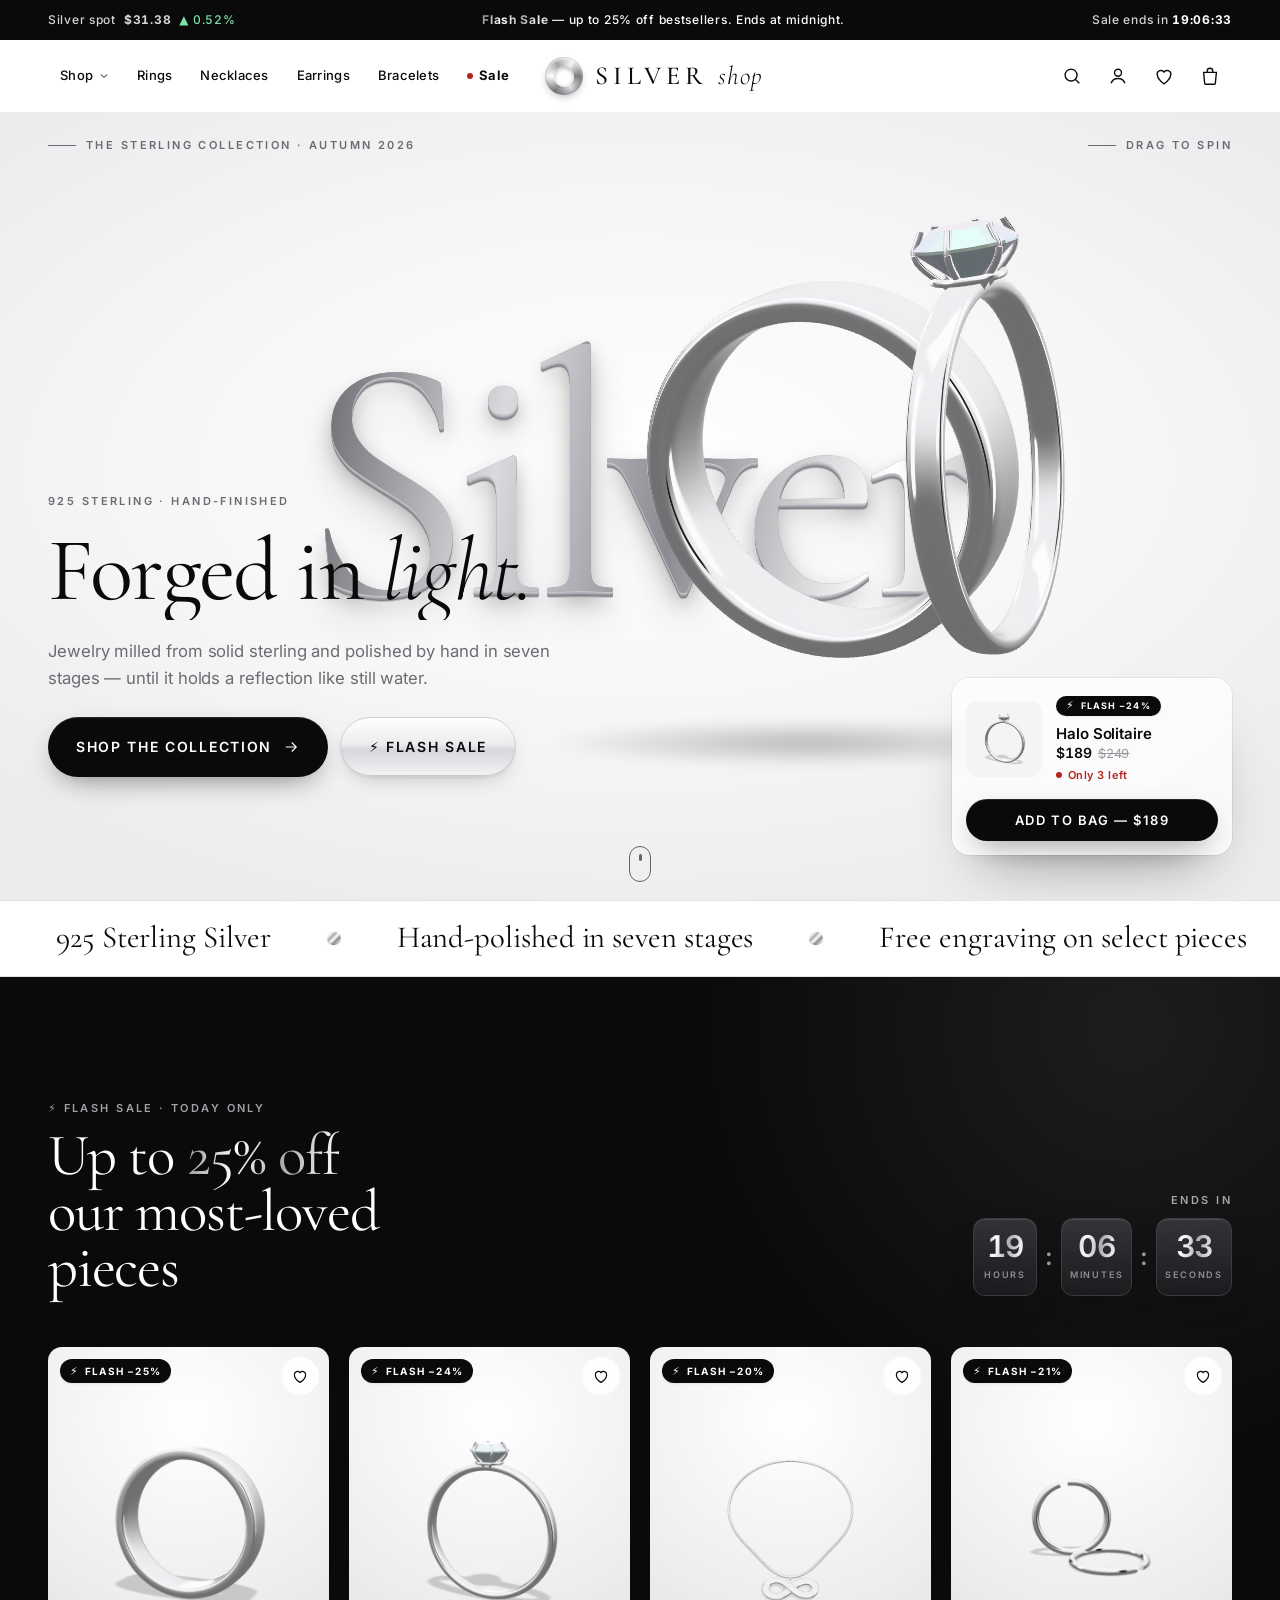
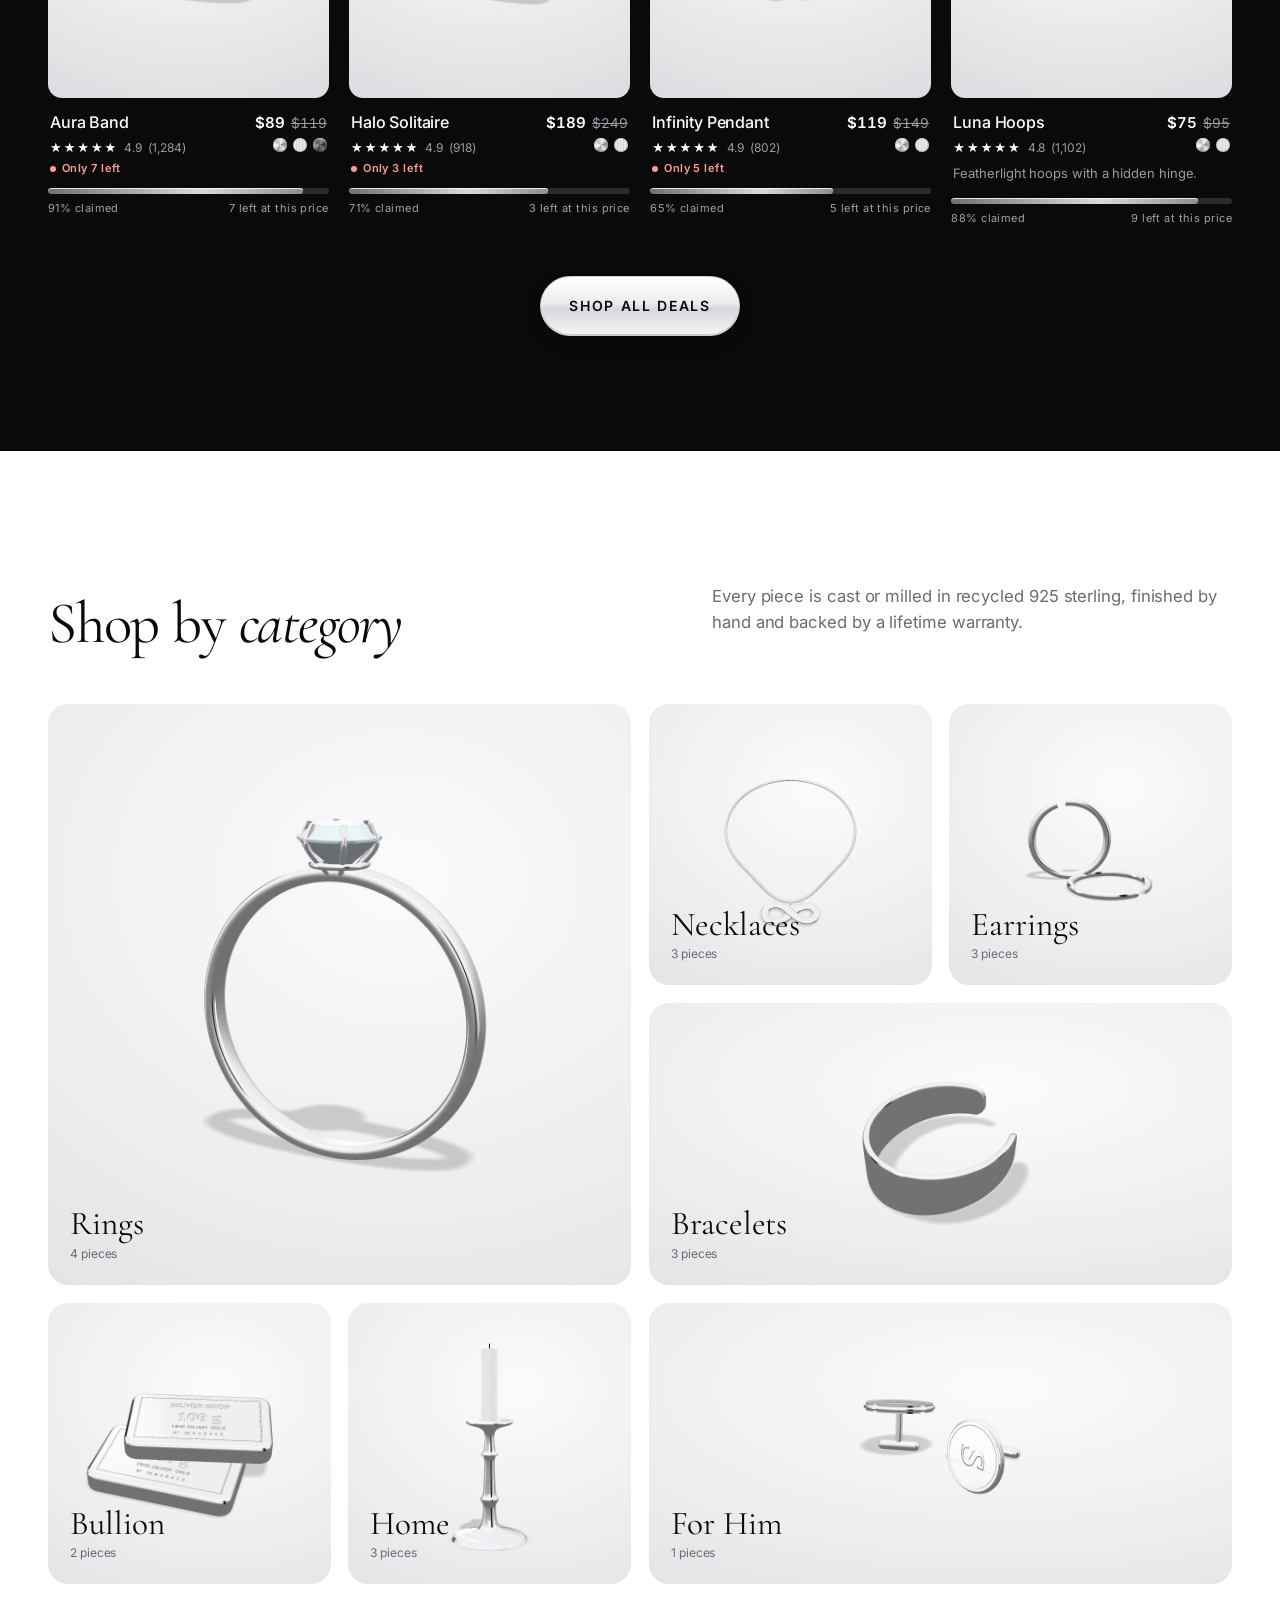
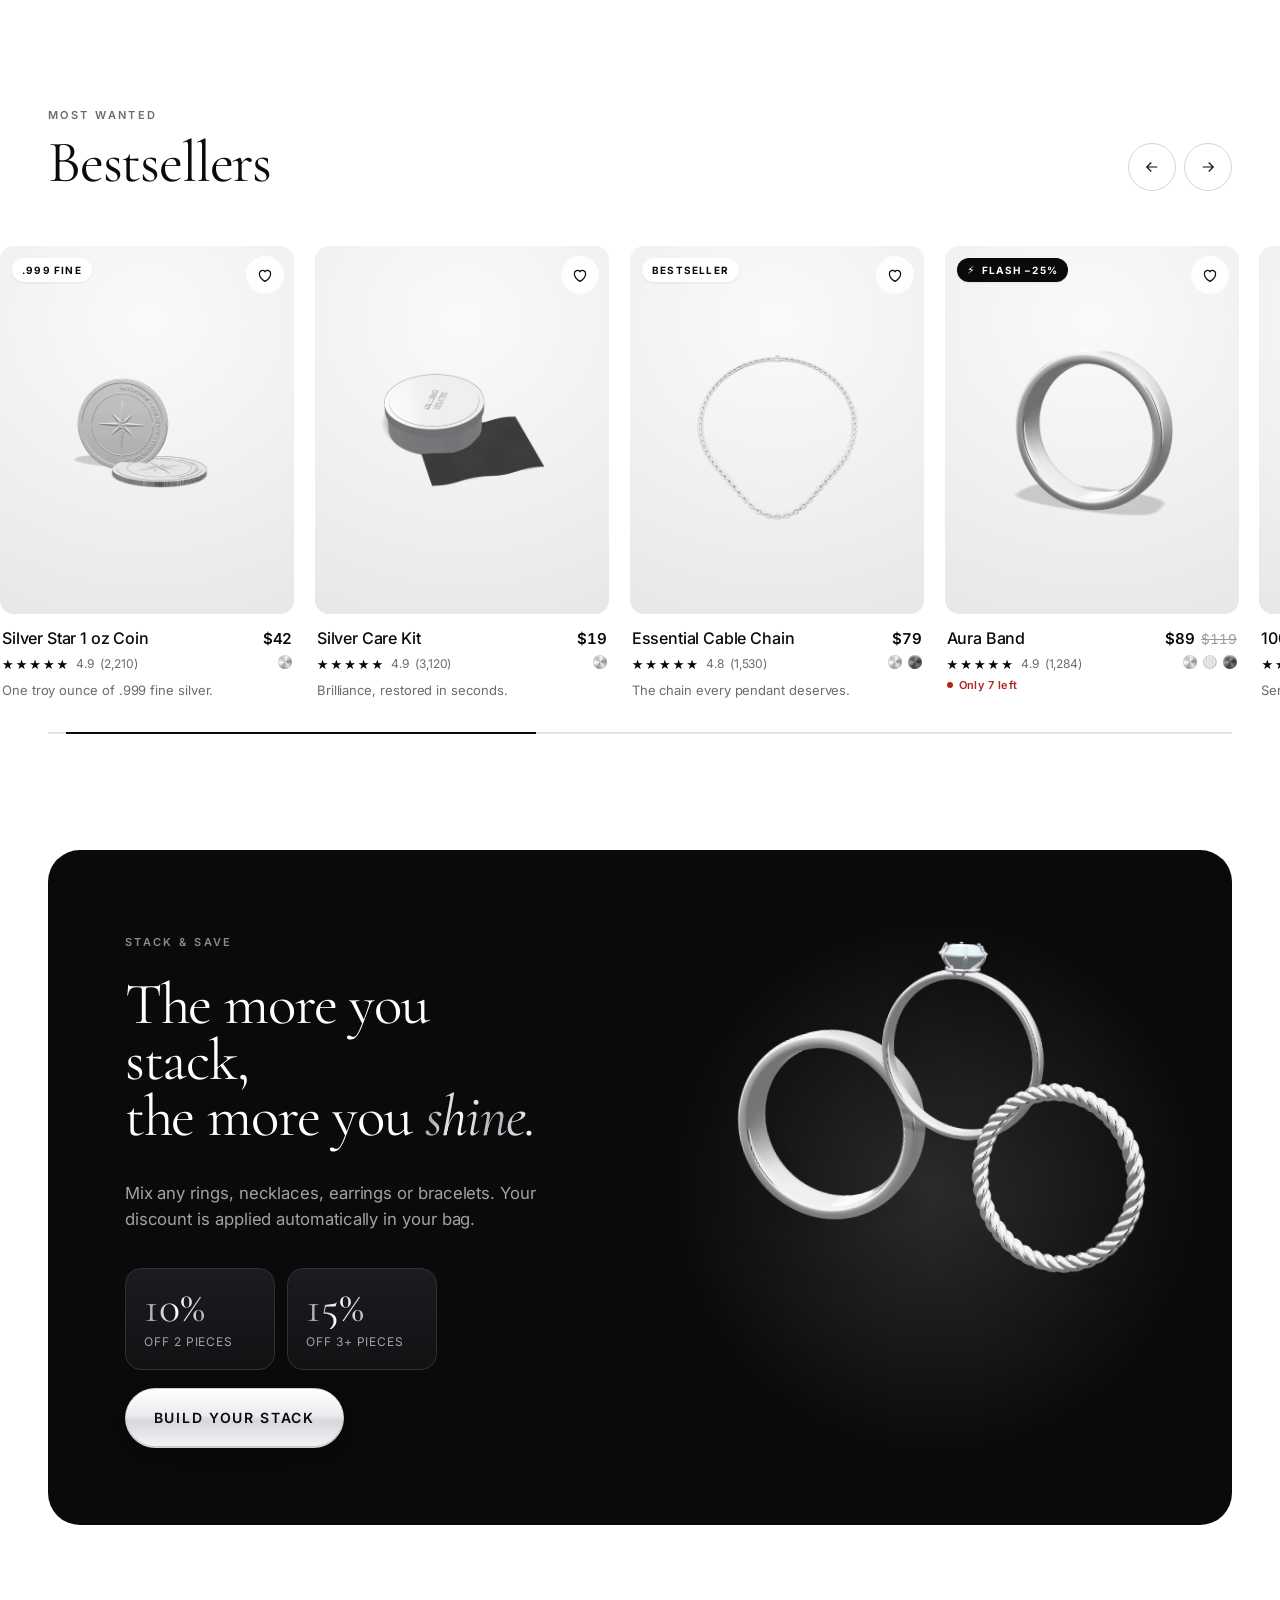
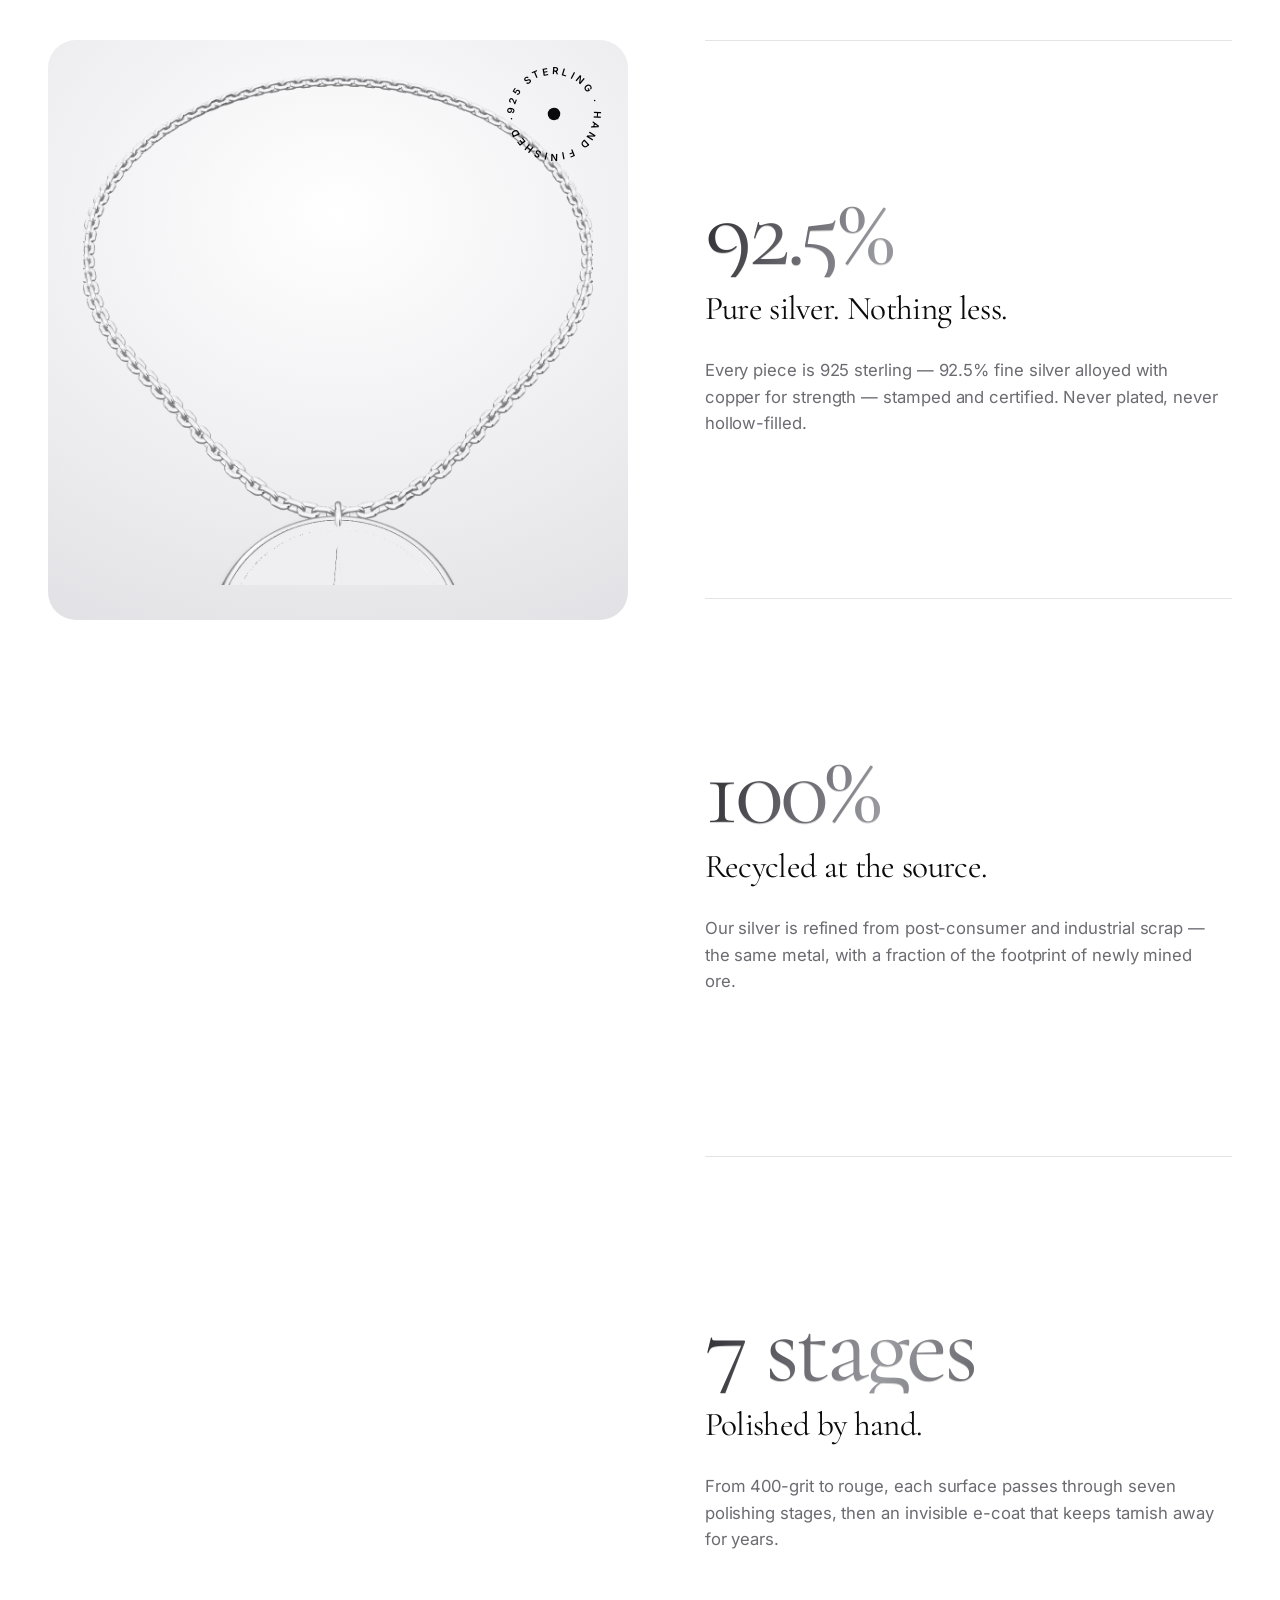
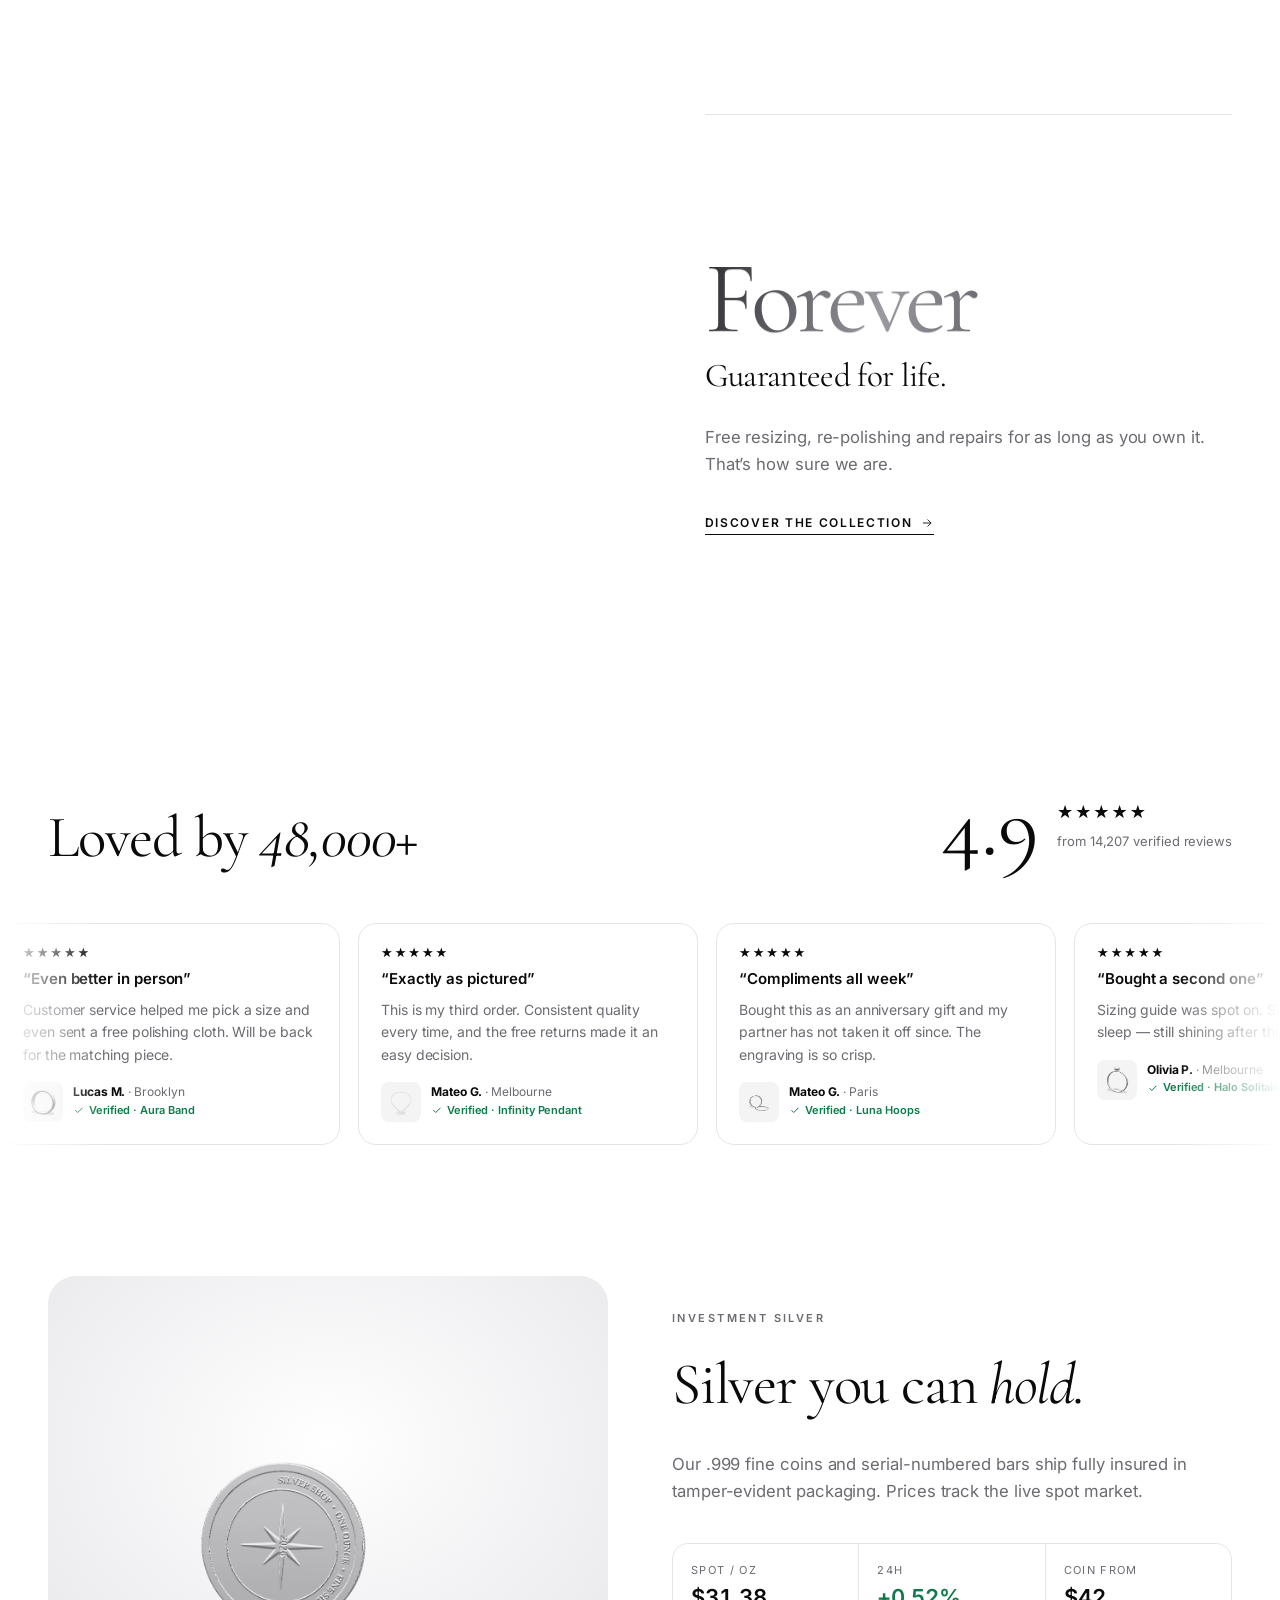
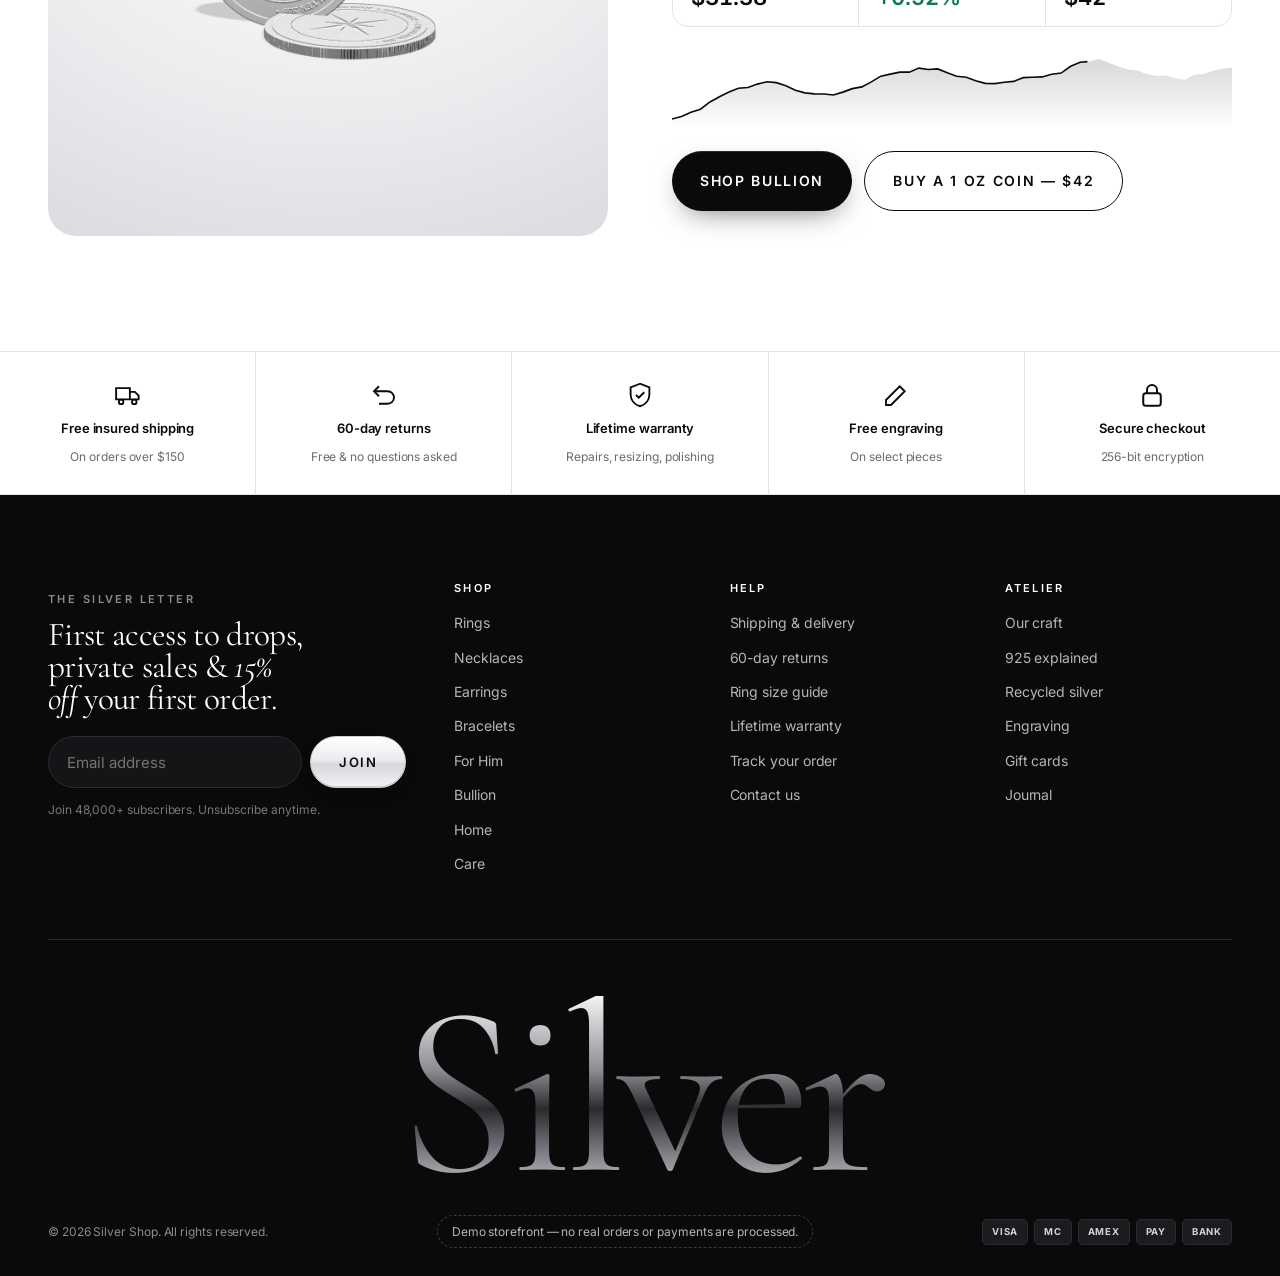
==== index.html @ 8bfedd59 "Silver Shop: 3D model pipeline, rendered product photography, design system and homepage Co-Authored" ====
<!doctype html>
<html lang="en">
<head>
  <meta charset="utf-8">
  <meta name="viewport" content="width=device-width, initial-scale=1">
  <title>Silver Shop — Sterling silver jewelry, forged in light</title>
  <meta name="description" content="Hand-finished 925 sterling silver rings, necklaces, earrings, bracelets and investment bullion. Free insured shipping over $150 and 60-day returns.">
  <meta name="theme-color" content="#ffffff">
  <link rel="icon" href="assets/img/favicon.svg" type="image/svg+xml">
  <link rel="preload" href="assets/fonts/cormorant-garamond-latin-400-normal.woff2" as="font" type="font/woff2" crossorigin>
  <link rel="preload" href="assets/fonts/inter-latin-500-normal.woff2" as="font" type="font/woff2" crossorigin>
  <link rel="stylesheet" href="assets/css/styles.css">
  <link rel="stylesheet" href="assets/css/pages.css">
  <script type="importmap">{ "imports": { "three": "./assets/vendor/three/three.module.min.js" } }</script>
</head>
<body>
<main id="main">
  <!-- HERO -->
  <section class="hero" aria-label="Featured">
    <div class="hero-word" aria-hidden="true"><span class="silver-3d" data-text="Silver">Silver</span></div>
    <div class="hero-shadow" aria-hidden="true"></div>
    <div class="hero-canvas" id="hero-canvas"></div>
    <div class="wrap hero-top"><span class="eyebrow">The Sterling Collection · Autumn 2026</span><span class="eyebrow hide-sm">Drag to spin</span></div>
    <div class="wrap hero-ui">
      <div class="hero-copy">
        <span class="eyebrow">925 Sterling · Hand-finished</span>
        <h1 class="display h1"><span class="reveal-mask"><span>Forged</span></span> <span class="reveal-mask"><span style="--d:120ms">in <em>light.</em></span></span></h1>
        <p class="lead reveal" style="--d:300ms">Jewelry milled from solid sterling and polished by hand in seven stages — until it holds a reflection like still water.</p>
        <div class="hero-cta reveal" style="--d:420ms">
          <a class="btn btn-ink btn-lg" href="shop.html" data-magnetic>Shop the collection <svg viewBox="0 0 24 24" fill="none" stroke="currentColor" stroke-width="1.5"><path d="M5 12h14M13 6l6 6-6 6"/></svg></a>
          <a class="btn btn-silver btn-lg" href="shop.html?sale=1" data-magnetic>⚡ Flash sale</a>
        </div>
        <div class="hero-stats reveal" style="--d:540ms">
          <div><b data-count="48000">0</b><span>Happy owners</span></div>
          <div><b>4.9★</b><span>14k reviews</span></div>
          <div><b>60 days</b><span>Free returns</span></div>
        </div>
      </div>
      <aside class="hero-product reveal" style="--d:700ms" aria-label="Featured product">
        <img src="assets/img/products/halo-solitaire-1.webp" alt="Halo Solitaire ring">
        <div>
          <span class="tag tag-flash">Flash −24%</span>
          <div style="font-weight:600;margin-top:6px">Halo Solitaire</div>
          <div class="price" style="font-size:14px">$189<s>$249</s></div>
          <span class="stock-low" style="margin-top:6px">Only 3 left</span>
        </div>
        <button class="btn btn-ink" data-hero-add>Add to bag — $189</button>
      </aside>
    </div>
    <span class="scroll-cue" aria-hidden="true"></span>
  </section>

  <!-- MARQUEE -->
  <div class="marquee" aria-hidden="true"><div class="marquee-track" id="marquee"></div></div>

  <!-- FLASH SALE -->
  <section class="section flash" id="flash">
    <div class="flash-glow"></div>
    <div class="wrap">
      <div class="section-head">
        <div>
          <p class="eyebrow">⚡ Flash Sale · Today only</p>
          <h2 class="display h2" style="margin-top:14px">Up to <span class="silver-text">25% off</span><br>our most-loved pieces</h2>
        </div>
        <div style="display:grid;gap:12px;justify-items:end">
          <span class="eyebrow">Ends in</span>
          <div class="countdown" id="flash-countdown"></div>
        </div>
      </div>
      <div class="grid grid-4" id="flash-grid"></div>
      <div style="text-align:center;margin-top:48px"><a class="btn btn-silver btn-lg" href="shop.html?sale=1" data-magnetic>Shop all deals</a></div>
    </div>
  </section>

  <!-- CATEGORIES -->
  <section class="section">
    <div class="wrap">
      <div class="section-head">
        <h2 class="display h2 reveal">Shop by <em class="serif-i">category</em></h2>
        <p class="lead reveal" style="--d:120ms">Every piece is cast or milled in recycled 925 sterling, finished by hand and backed by a lifetime warranty.</p>
      </div>
      <div class="bento" id="bento"></div>
    </div>
  </section>

  <!-- BESTSELLERS -->
  <section class="section" style="padding-top:0">
    <div class="wrap">
      <div class="section-head">
        <div><p class="eyebrow reveal">Most wanted</p><h2 class="display h2 reveal" style="margin-top:14px">Bestsellers</h2></div>
        <div class="rail-nav"><button aria-label="Previous" data-rail="-1"><svg viewBox="0 0 24 24" fill="none" stroke="currentColor" stroke-width="1.5"><path d="M5 12h14M13 6l6 6-6 6"/></svg></button><button aria-label="Next" data-rail="1"><svg viewBox="0 0 24 24" fill="none" stroke="currentColor" stroke-width="1.5"><path d="M5 12h14M13 6l6 6-6 6"/></svg></button></div>
      </div>
      <div class="rail" id="rail"></div>
      <div class="rail-progress"><i id="rail-progress"></i></div>
    </div>
  </section>

  <!-- STACK & SAVE -->
  <section class="wrap" style="padding-bottom:clamp(64px,9vw,140px)">
    <div class="stack" id="stack">
      <div class="stack-copy">
        <p class="eyebrow" style="color:#8a8a92">Stack &amp; Save</p>
        <h2 class="display h2">The more you stack,<br>the more you <em class="serif-i silver-text">shine.</em></h2>
        <p class="lead">Mix any rings, necklaces, earrings or bracelets. Your discount is applied automatically in your bag.</p>
        <div class="tiers"><div class="tier"><b>10%</b><span>off 2 pieces</span></div><div class="tier"><b>15%</b><span>off 3+ pieces</span></div></div>
        <div><a class="btn btn-silver btn-lg" href="shop.html?cat=rings" data-magnetic>Build your stack</a></div>
      </div>
      <div class="stack-visual"><img src="assets/img/products/aura-band-1.webp" alt="" loading="lazy"><img src="assets/img/products/halo-solitaire-1.webp" alt="" loading="lazy"><img src="assets/img/products/twist-rope-1.webp" alt="" loading="lazy"><div class="disc-glow"></div></div>
    </div>
  </section>

  <!-- 925 STORY -->
  <section class="section" style="padding-top:0">
    <div class="wrap story">
      <div class="story-media" id="story-media">
        <img class="is-on" src="assets/img/products/twist-rope-3.webp" alt="" loading="lazy">
        <img src="assets/img/products/eagle-coin-3.webp" alt="" loading="lazy">
        <img src="assets/img/products/atlas-cuff-2.webp" alt="" loading="lazy">
        <img src="assets/img/products/compass-medallion-3.webp" alt="" loading="lazy">
        <svg class="stamp" viewBox="0 0 100 100" aria-hidden="true"><defs><path id="c" d="M50,50 m-38,0 a38,38 0 1,1 76,0 a38,38 0 1,1 -76,0"/></defs><text font-size="9.4" letter-spacing="3" font-family="Inter" font-weight="600"><textPath href="#c">925 STERLING · HAND FINISHED · LIFETIME ·</textPath></text><circle cx="50" cy="50" r="6" fill="#0a0a0b"/></svg>
      </div>
      <div class="story-steps">
        <div class="story-step" data-step="0"><span class="num silver-text">92.5%</span><h3 class="display h3">Pure silver. Nothing less.</h3><p class="lead">Every piece is 925 sterling — 92.5% fine silver alloyed with copper for strength — stamped and certified. Never plated, never hollow-filled.</p></div>
        <div class="story-step" data-step="1"><span class="num silver-text">100%</span><h3 class="display h3">Recycled at the source.</h3><p class="lead">Our silver is refined from post-consumer and industrial scrap — the same metal, with a fraction of the footprint of newly mined ore.</p></div>
        <div class="story-step" data-step="2"><span class="num silver-text">7 stages</span><h3 class="display h3">Polished by hand.</h3><p class="lead">From 400-grit to rouge, each surface passes through seven polishing stages, then an invisible e-coat that keeps tarnish away for years.</p></div>
        <div class="story-step" data-step="3"><span class="num silver-text">Forever</span><h3 class="display h3">Guaranteed for life.</h3><p class="lead">Free resizing, re-polishing and repairs for as long as you own it. That’s how sure we are.</p><div><a class="btn-link" href="shop.html">Discover the collection <svg viewBox="0 0 24 24" fill="none" stroke="currentColor" stroke-width="1.5"><path d="M5 12h14M13 6l6 6-6 6"/></svg></a></div></div>
      </div>
    </div>
  </section>

  <!-- REVIEWS -->
  <section class="section" style="padding-top:0">
    <div class="wrap">
      <div class="section-head">
        <h2 class="display h2 reveal">Loved by <em class="serif-i">48,000+</em></h2>
        <div class="score reveal"><b>4.9</b><div><span class="stars" style="--pct:98%;font-size:18px"></span><div class="muted" style="font-size:13px;margin-top:6px">from 14,207 verified reviews</div></div></div>
      </div>
    </div>
    <div class="reviews-marquee"><div class="reviews-track" id="reviews-track"></div></div>
  </section>

  <!-- BULLION -->
  <section class="section" style="padding-top:0">
    <div class="wrap bullion">
      <div class="bullion-art reveal" data-tilt="6"><img src="assets/img/products/eagle-coin-1.webp" alt="Silver Star 1 oz coin" loading="lazy"></div>
      <div style="display:grid;gap:22px">
        <p class="eyebrow reveal">Investment silver</p>
        <h2 class="display h2 reveal">Silver you can <em class="serif-i">hold.</em></h2>
        <p class="lead reveal">Our .999 fine coins and serial-numbered bars ship fully insured in tamper-evident packaging. Prices track the live spot market.</p>
        <div class="ticker-card reveal">
          <div><span>Spot / oz</span><b id="tk-spot">$31.42</b></div>
          <div><span>24h</span><b id="tk-chg" style="color:var(--ok)">+0.64%</b></div>
          <div><span>Coin from</span><b>$42</b></div>
        </div>
        <svg class="spark reveal" id="spark" viewBox="0 0 400 80" preserveAspectRatio="none" aria-hidden="true"></svg>
        <div class="flex gap-12 wrap-f reveal"><a class="btn btn-ink btn-lg" href="shop.html?cat=bullion">Shop bullion</a><a class="btn btn-ghost btn-lg" href="product.html?id=eagle-coin">Buy a 1 oz coin — $42</a></div>
      </div>
    </div>
  </section>

  <!-- PROMISE -->
  <div class="promise" id="promise"></div>
</main>
<script type="module" src="assets/js/home.js"></script>
</body>
</html>
---- assets/css/styles.css ----
/* ==========================================================================
   SILVER SHOP — design system
   Black on white, with three-dimensional silver.
   ========================================================================== */

@font-face { font-family: 'Inter'; font-weight: 400; font-display: swap; src: url('../fonts/inter-latin-400-normal.woff2') format('woff2'); }
@font-face { font-family: 'Inter'; font-weight: 500; font-display: swap; src: url('../fonts/inter-latin-500-normal.woff2') format('woff2'); }
@font-face { font-family: 'Inter'; font-weight: 600; font-display: swap; src: url('../fonts/inter-latin-600-normal.woff2') format('woff2'); }
@font-face { font-family: 'Inter'; font-weight: 700; font-display: swap; src: url('../fonts/inter-latin-700-normal.woff2') format('woff2'); }
@font-face { font-family: 'Cormorant'; font-weight: 300; font-display: swap; src: url('../fonts/cormorant-garamond-latin-300-normal.woff2') format('woff2'); }
@font-face { font-family: 'Cormorant'; font-weight: 400; font-display: swap; src: url('../fonts/cormorant-garamond-latin-400-normal.woff2') format('woff2'); }
@font-face { font-family: 'Cormorant'; font-weight: 500; font-display: swap; src: url('../fonts/cormorant-garamond-latin-500-normal.woff2') format('woff2'); }
@font-face { font-family: 'Cormorant'; font-weight: 600; font-display: swap; src: url('../fonts/cormorant-garamond-latin-600-normal.woff2') format('woff2'); }
@font-face { font-family: 'Cormorant'; font-style: italic; font-weight: 300; font-display: swap; src: url('../fonts/cormorant-garamond-latin-300-italic.woff2') format('woff2'); }
@font-face { font-family: 'Cormorant'; font-style: italic; font-weight: 400; font-display: swap; src: url('../fonts/cormorant-garamond-latin-400-italic.woff2') format('woff2'); }
@font-face { font-family: 'Cormorant'; font-style: italic; font-weight: 500; font-display: swap; src: url('../fonts/cormorant-garamond-latin-500-italic.woff2') format('woff2'); }

:root {
  --ink: #0a0a0b;
  --ink-2: #1c1c1f;
  --paper: #ffffff;
  --mist: #f4f4f5;
  --mist-2: #ececee;
  --line: #e4e4e7;
  --line-2: #d4d4d8;
  --muted: #6b6b72;
  --muted-2: #9a9aa2;
  --ok: #0f7b4a;
  --alert: #b3261e;

  --silver: linear-gradient(135deg, #8e8e94 0%, #f6f6f8 22%, #a9a9b0 38%, #ffffff 52%, #8a8a90 68%, #e9e9ec 84%, #9b9ba1 100%);
  --silver-soft: linear-gradient(180deg, #ffffff 0%, #ececef 45%, #d7d7dc 55%, #f4f4f6 100%);
  --silver-text: linear-gradient(100deg, #2e2e33 0%, #9a9aa1 16%, #4b4b51 30%, #c9c9cf 44%, #3d3d43 58%, #aeaeb4 74%, #34343a 88%, #8c8c93 100%);
  --silver-text-light: linear-gradient(100deg, #8a8a90 0%, #ffffff 16%, #a9a9b0 30%, #f4f4f6 44%, #8f8f95 58%, #ffffff 74%, #9c9ca2 88%, #e6e6ea 100%);
  --chrome-edge: inset 0 1px 0 rgba(255,255,255,.95), inset 0 -1px 0 rgba(0,0,0,.18), 0 1px 2px rgba(0,0,0,.08), 0 8px 24px -10px rgba(0,0,0,.25);

  --serif: 'Cormorant', 'Cormorant Garamond', Georgia, 'Times New Roman', serif;
  --sans: 'Inter', system-ui, -apple-system, 'Segoe UI', Roboto, sans-serif;

  --radius: 14px;
  --radius-sm: 8px;
  --ease: cubic-bezier(.2, .8, .2, 1);
  --ease-out: cubic-bezier(.16, 1, .3, 1);
  --spring: cubic-bezier(.34, 1.56, .64, 1);
  --shadow-1: 0 1px 2px rgba(0,0,0,.05), 0 4px 16px -6px rgba(0,0,0,.12);
  --shadow-2: 0 2px 6px rgba(0,0,0,.06), 0 24px 60px -20px rgba(0,0,0,.28);
  --wrap: 1360px;
  --gutter: clamp(16px, 4vw, 48px);
  --header-h: 72px;
  --bar-h: 40px;
}

*, *::before, *::after { box-sizing: border-box; }
html { -webkit-text-size-adjust: 100%; scroll-behavior: smooth; }
body {
  margin: 0; background: var(--paper); color: var(--ink);
  font: 400 15px/1.6 var(--sans); letter-spacing: -0.005em;
  -webkit-font-smoothing: antialiased; text-rendering: optimizeLegibility;
  overflow-x: hidden;
}
img { max-width: 100%; display: block; }
a { color: inherit; text-decoration: none; }
button { font: inherit; color: inherit; background: none; border: 0; padding: 0; cursor: pointer; }
input, select, textarea { font: inherit; color: inherit; }
::selection { background: var(--ink); color: #fff; }
:focus-visible { outline: 2px solid var(--ink); outline-offset: 3px; border-radius: 4px; }
.sr-only { position: absolute; width: 1px; height: 1px; padding: 0; margin: -1px; overflow: hidden; clip: rect(0,0,0,0); white-space: nowrap; border: 0; }

.wrap { width: 100%; max-width: var(--wrap); margin: 0 auto; padding: 0 var(--gutter); }
.eyebrow { font: 600 11px/1 var(--sans); letter-spacing: .22em; text-transform: uppercase; color: var(--muted); }
.display { font-family: var(--serif); font-weight: 400; letter-spacing: -0.02em; line-height: .95; margin: 0; }
.h1 { font-size: clamp(44px, 7vw, 104px); }
.h2 { font-size: clamp(36px, 4.6vw, 68px); }
.h3 { font-size: clamp(26px, 2.6vw, 38px); }
.lead { font-size: clamp(16px, 1.3vw, 19px); color: var(--muted); max-width: 52ch; }
.muted { color: var(--muted); }
em.serif, .serif-i { font-family: var(--serif); font-style: italic; font-weight: 400; }

/* Silver text — animated metallic sheen */
.silver-text {
  background: var(--silver-text); background-size: 220% 100%;
  -webkit-background-clip: text; background-clip: text; color: transparent;
  animation: sheen 6s var(--ease) infinite;
  filter: drop-shadow(0 1px 0 rgba(0,0,0,.18));
}
@keyframes sheen { 0% { background-position: 100% 0; } 50% { background-position: 0% 0; } 100% { background-position: 100% 0; } }

.flash .silver-text, .stack .silver-text, .lead-art .silver-text, .site-footer .silver-text { background-image: var(--silver-text-light); }

/* Extruded 3D silver lettering */
.silver-3d {
  position: relative; display: inline-block; color: transparent;
  background: linear-gradient(100deg, #5c5c62 0%, #d9d9de 14%, #8b8b92 26%, #ffffff 40%, #74747a 54%, #e4e4e8 70%, #6a6a70 84%, #c9c9ce 100%); background-size: 220% 100%;
  -webkit-background-clip: text; background-clip: text;
  animation: sheen 7s var(--ease) infinite;
}
.silver-3d::before {
  content: attr(data-text); position: absolute; inset: 0; z-index: -1; color: #9a9aa0;
  text-shadow: 0 1px 0 #c9c9ce, 0 2px 0 #b6b6bc, 0 3px 0 #a3a3a9, 0 4px 0 #909096, 0 5px 0 #7d7d83,
    0 6px 1px rgba(0,0,0,.18), 0 10px 18px rgba(0,0,0,.22), 0 22px 40px rgba(0,0,0,.18);
}

/* ---------- Buttons ---------- */
.btn {
  --h: 52px; position: relative; isolation: isolate; overflow: hidden;
  display: inline-flex; align-items: center; justify-content: center; gap: 10px;
  height: var(--h); padding: 0 28px; border-radius: 999px;
  font: 600 13px/1 var(--sans); letter-spacing: .12em; text-transform: uppercase; white-space: nowrap;
  transition: transform .35s var(--spring), box-shadow .35s var(--ease), background .3s, color .3s, opacity .3s;
  user-select: none;
}
.btn:active { transform: scale(.97); }
.btn svg { width: 18px; height: 18px; flex: none; }
.btn-ink { background: var(--ink); color: #fff; box-shadow: 0 1px 0 rgba(255,255,255,.12) inset, 0 10px 30px -12px rgba(0,0,0,.6); }
.btn-ink:hover { box-shadow: 0 1px 0 rgba(255,255,255,.12) inset, 0 18px 40px -14px rgba(0,0,0,.75); transform: translateY(-2px); }
.btn-ink::after, .btn-silver::after, .shine::after {
  content: ''; position: absolute; inset: -2px; z-index: 1; pointer-events: none;
  background: linear-gradient(105deg, transparent 35%, rgba(255,255,255,.55) 48%, rgba(255,255,255,.1) 55%, transparent 65%);
  transform: translateX(-120%); animation: shineSweep 3.6s var(--ease) infinite;
}
.btn-ink::after { background: linear-gradient(105deg, transparent 35%, rgba(255,255,255,.28) 48%, rgba(255,255,255,.05) 55%, transparent 65%); }
@keyframes shineSweep { 0%, 55% { transform: translateX(-120%); } 85%, 100% { transform: translateX(120%); } }
.btn-silver {
  background: var(--silver-soft); color: var(--ink); border: 1px solid #cfcfd4;
  box-shadow: var(--chrome-edge);
}
.btn-silver:hover { transform: translateY(-2px); box-shadow: inset 0 1px 0 #fff, inset 0 -1px 0 rgba(0,0,0,.2), 0 18px 36px -14px rgba(0,0,0,.35); }
.btn-ghost { border: 1px solid var(--ink); color: var(--ink); }
.btn-ghost:hover { background: var(--ink); color: #fff; }
.btn-link { font: 600 12px/1 var(--sans); letter-spacing: .14em; text-transform: uppercase; border-bottom: 1px solid currentColor; padding-bottom: 4px; display: inline-flex; gap: 8px; align-items: center; }
.btn-link svg { width: 14px; height: 14px; transition: transform .3s var(--ease); }
.btn-link:hover svg { transform: translateX(4px); }
.btn-block { width: 100%; }
.btn-lg { --h: 60px; font-size: 14px; }
.btn-sm { --h: 40px; padding: 0 18px; font-size: 11px; }
.btn[disabled], .btn.is-loading { opacity: .55; pointer-events: none; }
.btn .spinner { width: 18px; height: 18px; border-radius: 50%; border: 2px solid currentColor; border-right-color: transparent; animation: spin .7s linear infinite; }
@keyframes spin { to { transform: rotate(360deg); } }
.icon-btn { width: 44px; height: 44px; border-radius: 50%; display: inline-grid; place-items: center; position: relative; transition: background .25s; }
.icon-btn:hover { background: var(--mist); }
.icon-btn svg { width: 22px; height: 22px; }

/* ---------- Announcement bar ---------- */
.announce {
  position: relative; z-index: 60; height: var(--bar-h); background: var(--ink); color: #fff; overflow: hidden;
  font: 500 12px/var(--bar-h) var(--sans); letter-spacing: .06em;
}
.announce .wrap { display: flex; align-items: center; justify-content: space-between; gap: 16px; height: 100%; }
.announce-rotator { position: relative; flex: 1; height: 100%; text-align: center; }
.announce-rotator > div { position: absolute; inset: 0; opacity: 0; transform: translateY(100%); transition: transform .7s var(--ease-out), opacity .7s; white-space: nowrap; overflow: hidden; text-overflow: ellipsis; }
.announce-rotator > div.is-active { opacity: 1; transform: none; }
.announce-rotator > div.is-out { opacity: 0; transform: translateY(-100%); }
.announce b { font-weight: 700; background: var(--silver-text-light); background-size: 200% 100%; -webkit-background-clip: text; background-clip: text; color: transparent; animation: sheen 4s infinite; }
.announce .code { border: 1px dashed rgba(255,255,255,.5); padding: 2px 8px; border-radius: 4px; margin-left: 6px; letter-spacing: .14em; }
.spot { display: flex; align-items: center; gap: 8px; font-variant-numeric: tabular-nums; color: #d4d4d8; white-space: nowrap; }
.spot .up { color: #7be3a7; } .spot .down { color: #ff9c94; }
.announce-timer { font-variant-numeric: tabular-nums; white-space: nowrap; color: #d4d4d8; }
.announce-timer strong { color: #fff; }
@media (max-width: 900px) { .spot, .announce-timer { display: none; } }

/* ---------- Header ---------- */
.site-header {
  position: sticky; top: 0; z-index: 50; height: var(--header-h);
  background: rgba(255,255,255,.82); backdrop-filter: saturate(1.6) blur(18px); -webkit-backdrop-filter: saturate(1.6) blur(18px);
  border-bottom: 1px solid transparent; transition: border-color .3s, box-shadow .3s, background .3s;
}
.site-header.is-scrolled { border-bottom-color: var(--line); box-shadow: 0 10px 30px -24px rgba(0,0,0,.4); }
.site-header .wrap { height: 100%; display: grid; grid-template-columns: 1fr auto 1fr; align-items: center; gap: 24px; }
.nav { display: flex; gap: 4px; align-items: center; }
.nav > a, .nav > .nav-item > a { position: relative; padding: 10px 12px; font: 500 13px/1 var(--sans); letter-spacing: .02em; border-radius: 999px; transition: background .25s; display: inline-flex; align-items: center; gap: 6px; }
.nav > a:hover, .nav > .nav-item:hover > a { background: var(--mist); }
.nav a.is-sale { color: var(--ink); font-weight: 700; }
.nav a.is-sale::before { content: ''; width: 6px; height: 6px; border-radius: 50%; background: var(--alert); box-shadow: 0 0 0 0 rgba(179,38,30,.5); animation: pulse 1.8s infinite; }
@keyframes pulse { 0% { box-shadow: 0 0 0 0 rgba(179,38,30,.5); } 70% { box-shadow: 0 0 0 8px rgba(179,38,30,0); } 100% { box-shadow: 0 0 0 0 rgba(179,38,30,0); } }

.logo { display: inline-flex; align-items: center; gap: 12px; justify-self: center; }
.logo-mark {
  width: 38px; height: 38px; border-radius: 50%; position: relative;
  background: conic-gradient(from 210deg, #8c8c92, #ffffff, #a2a2a8, #f2f2f4, #7d7d83, #e6e6ea, #8c8c92);
  box-shadow: inset 0 0 0 1px rgba(0,0,0,.12), inset 0 2px 3px rgba(255,255,255,.9), inset 0 -3px 5px rgba(0,0,0,.25), 0 4px 10px -4px rgba(0,0,0,.4);
  animation: logoSpin 14s linear infinite;
}
.logo-mark::after {
  content: ''; position: absolute; inset: 9px; border-radius: 50%; background: #fff;
  box-shadow: inset 0 2px 4px rgba(0,0,0,.28), 0 1px 0 rgba(255,255,255,.9);
}
@keyframes logoSpin { to { transform: rotate(360deg); } }
.logo-word { font: 500 26px/1 var(--serif); letter-spacing: .18em; text-transform: uppercase; }
.logo-word span { font-weight: 300; font-style: italic; letter-spacing: .04em; text-transform: none; }

.header-actions { display: flex; justify-content: flex-end; align-items: center; gap: 2px; }
.badge-count {
  position: absolute; top: 4px; right: 2px; min-width: 18px; height: 18px; padding: 0 5px; border-radius: 9px;
  background: var(--ink); color: #fff; font: 700 10px/18px var(--sans); text-align: center;
  transform: scale(0); transition: transform .4s var(--spring);
}
.badge-count.has { transform: scale(1); }
.badge-count.bump { animation: bump .6s var(--spring); }
@keyframes bump { 0% { transform: scale(1); } 30% { transform: scale(1.6); } 100% { transform: scale(1); } }
.burger { display: none; }

/* Mega menu */
.nav-item { position: relative; }
.mega {
  position: fixed; left: 0; right: 0; top: calc(var(--header-h) + var(--bar-h)); z-index: 49;
  background: #fff; border-top: 1px solid var(--line); border-bottom: 1px solid var(--line);
  box-shadow: 0 40px 60px -40px rgba(0,0,0,.3);
  opacity: 0; visibility: hidden; transform: translateY(-8px); transition: opacity .3s, transform .4s var(--ease-out), visibility .3s;
}
.site-header.is-scrolled .mega { top: var(--header-h); }
.nav-item:hover .mega, .nav-item:focus-within .mega { opacity: 1; visibility: visible; transform: none; }
.mega .wrap { display: grid !important; grid-template-columns: repeat(2, minmax(160px, 220px)) 1fr; gap: 40px; padding-top: 36px; padding-bottom: 40px; height: auto !important; }
.mega h4 { margin: 0 0 14px; }
.mega ul { list-style: none; margin: 0; padding: 0; display: grid; gap: 10px; }
.mega ul a { font-size: 14px; color: var(--muted); transition: color .2s, padding .3s var(--ease); }
.mega ul a:hover { color: var(--ink); padding-left: 6px; }
.mega-feature { display: grid; grid-template-columns: repeat(3, 1fr); gap: 16px; }
.mega-card { background: var(--mist); border-radius: var(--radius); overflow: hidden; position: relative; }
.mega-card img { aspect-ratio: 1; object-fit: cover; transition: transform .8s var(--ease-out); }
.mega-card:hover img { transform: scale(1.06); }
.mega-card span { position: absolute; left: 14px; bottom: 12px; font: 500 20px/1 var(--serif); }

/* ---------- Product cards ---------- */
.grid { display: grid; gap: clamp(12px, 1.6vw, 24px); }
.grid-4 { grid-template-columns: repeat(4, 1fr); }
.grid-3 { grid-template-columns: repeat(3, 1fr); }
@media (max-width: 1100px) { .grid-4 { grid-template-columns: repeat(3, 1fr); } }
@media (max-width: 820px) { .grid-4, .grid-3 { grid-template-columns: repeat(2, 1fr); } }

.card { position: relative; display: flex; flex-direction: column; gap: 14px; }
.card-media {
  position: relative; aspect-ratio: 4 / 5; border-radius: var(--radius); overflow: hidden;
  background: radial-gradient(120% 90% at 50% 20%, #fafafa 0%, #f0f0f2 55%, #e7e7ea 100%);
  transform-style: preserve-3d; transform: perspective(900px) rotateX(var(--rx, 0deg)) rotateY(var(--ry, 0deg));
  transition: transform .6s var(--ease-out), box-shadow .6s var(--ease-out);
  will-change: transform;
}
.card:hover .card-media { box-shadow: var(--shadow-2); }
.card-media img { position: absolute; inset: 0; width: 100%; height: 100%; object-fit: contain; padding: 6%; transition: opacity .6s var(--ease), transform 1.2s var(--ease-out); }
.card-media img.alt { opacity: 0; transform: scale(1.04); }
.card:hover .card-media img.main { opacity: 0; transform: scale(1.04); }
.card:hover .card-media img.alt { opacity: 1; transform: scale(1.08); }
.card-media::after { /* specular glare that follows the cursor */
  content: ''; position: absolute; inset: 0; pointer-events: none; opacity: 0; transition: opacity .4s;
  background: radial-gradient(500px circle at var(--gx, 50%) var(--gy, 0%), rgba(255,255,255,.75), transparent 45%);
  mix-blend-mode: soft-light;
}
.card:hover .card-media::after { opacity: 1; }
.card-badges { position: absolute; top: 12px; left: 12px; display: flex; flex-direction: column; gap: 6px; align-items: flex-start; z-index: 2; }
.tag {
  display: inline-flex; align-items: center; gap: 6px; height: 24px; padding: 0 10px; border-radius: 999px;
  font: 700 10px/1 var(--sans); letter-spacing: .12em; text-transform: uppercase; background: #fff; color: var(--ink);
  box-shadow: 0 1px 2px rgba(0,0,0,.08);
}
.tag-ink { background: var(--ink); color: #fff; }
.tag-silver { background: var(--silver-soft); border: 1px solid #d0d0d5; box-shadow: var(--chrome-edge); }
.tag-flash { background: var(--ink); color: #fff; }
.tag-flash::before { content: '⚡'; font-size: 11px; }
.wish {
  position: absolute; top: 10px; right: 10px; z-index: 2; width: 38px; height: 38px; border-radius: 50%;
  display: grid; place-items: center; background: rgba(255,255,255,.85); backdrop-filter: blur(6px);
  transition: transform .35s var(--spring), background .2s;
}
.wish:hover { transform: scale(1.1); }
.wish svg { width: 18px; height: 18px; transition: fill .2s, transform .4s var(--spring); fill: none; stroke: var(--ink); stroke-width: 1.6; }
.wish.is-on svg { fill: var(--ink); animation: heart .6s var(--spring); }
@keyframes heart { 0% { transform: scale(1); } 35% { transform: scale(1.45); } 100% { transform: scale(1); } }
.card-actions {
  position: absolute; left: 12px; right: 12px; bottom: 12px; z-index: 2; display: flex; gap: 8px;
  transform: translateY(calc(100% + 16px)); opacity: 0; transition: transform .5s var(--ease-out), opacity .4s;
}
.card:hover .card-actions, .card:focus-within .card-actions { transform: none; opacity: 1; }
.card-actions .btn { --h: 44px; flex: 1; padding: 0 12px; font-size: 11px; }
.card-actions .btn-silver { flex: 0 0 auto; width: 44px; padding: 0; }
.card-body { display: grid; gap: 6px; padding: 0 2px; }
.card-row { display: flex; justify-content: space-between; align-items: baseline; gap: 12px; }
.card-title { font: 500 16px/1.25 var(--sans); letter-spacing: -0.01em; }
.card-title a::after { content: ''; position: absolute; inset: 0; z-index: 1; }
.card-sub { font-size: 13px; color: var(--muted); }
.price { font: 600 15px/1 var(--sans); font-variant-numeric: tabular-nums; white-space: nowrap; }
.price s { color: var(--muted-2); font-weight: 400; margin-left: 6px; font-size: .9em; }
.price .save { color: var(--alert); font-weight: 600; margin-left: 6px; font-size: .85em; }
.stars { --pct: 100%; position: relative; display: inline-block; font-size: 13px; letter-spacing: 2px; line-height: 1; color: var(--line-2); }
.stars::before { content: '★★★★★'; }
.stars::after { content: '★★★★★'; position: absolute; left: 0; top: 0; width: var(--pct); overflow: hidden; color: var(--ink); }
.rating { display: inline-flex; align-items: center; gap: 6px; font-size: 12px; color: var(--muted); }
.swatches { display: flex; gap: 6px; }
.swatch-dot { width: 14px; height: 14px; border-radius: 50%; box-shadow: inset 0 0 0 1px rgba(0,0,0,.15), inset 0 1px 1px rgba(255,255,255,.9); }
.sw-polished { background: conic-gradient(from 200deg, #9a9aa0, #fff, #b8b8be, #f6f6f8, #8a8a90, #e9e9ec, #9a9aa0); }
.sw-brushed { background: repeating-linear-gradient(90deg, #d6d6da 0 1px, #e8e8eb 1px 3px), linear-gradient(#e6e6e9, #cfcfd4); }
.sw-oxidized { background: conic-gradient(from 200deg, #3c3c40, #a0a0a6, #55555a, #8a8a90, #2f2f33, #77777c, #3c3c40); }
.stock-low { display: inline-flex; align-items: center; gap: 6px; font: 600 11px/1 var(--sans); letter-spacing: .04em; color: var(--alert); }
.stock-low::before { content: ''; width: 6px; height: 6px; border-radius: 50%; background: currentColor; animation: pulse 1.6s infinite; }

/* ---------- Sections ---------- */
.section { padding: clamp(64px, 9vw, 140px) 0; position: relative; }
.section-head { display: flex; align-items: flex-end; justify-content: space-between; gap: 32px; margin-bottom: clamp(28px, 4vw, 56px); flex-wrap: wrap; }
.section-head .display { max-width: 16ch; }
.divider { height: 1px; background: var(--line); border: 0; margin: 0; }

/* Reveal on scroll */
.reveal { opacity: 0; transform: translateY(36px); transition: opacity 1s var(--ease-out), transform 1.1s var(--ease-out); transition-delay: var(--d, 0ms); }
.reveal.is-in { opacity: 1; transform: none; }
.reveal-mask { display: inline-block; overflow: hidden; vertical-align: top; padding-bottom: .08em; }
.reveal-mask > span { display: inline-block; transform: translateY(105%); transition: transform 1.1s var(--ease-out); transition-delay: var(--d, 0ms); }
.is-in .reveal-mask > span, .reveal-mask.is-in > span { transform: none; }

/* ---------- Drawer (cart / wishlist) ---------- */
.scrim { position: fixed; inset: 0; z-index: 80; background: rgba(10,10,11,.42); backdrop-filter: blur(3px); opacity: 0; visibility: hidden; transition: opacity .4s, visibility .4s; }
.scrim.is-open { opacity: 1; visibility: visible; }
.drawer {
  position: fixed; top: 0; right: 0; bottom: 0; z-index: 90; width: min(460px, 100vw); background: #fff;
  display: flex; flex-direction: column; transform: translateX(105%); transition: transform .6s var(--ease-out), box-shadow .6s;
  visibility: hidden;
}
.drawer.is-open { transform: none; visibility: visible; box-shadow: -30px 0 80px -30px rgba(0,0,0,.4); }
.drawer-head { display: flex; align-items: center; justify-content: space-between; padding: 18px 22px; border-bottom: 1px solid var(--line); }
.drawer-tabs { display: flex; gap: 4px; background: var(--mist); padding: 4px; border-radius: 999px; }
.drawer-tabs button { padding: 8px 16px; border-radius: 999px; font: 600 12px/1 var(--sans); letter-spacing: .06em; text-transform: uppercase; color: var(--muted); transition: background .3s, color .3s, box-shadow .3s; }
.drawer-tabs button.is-active { background: #fff; color: var(--ink); box-shadow: 0 1px 3px rgba(0,0,0,.1); }
.drawer-body { flex: 1; overflow-y: auto; overscroll-behavior: contain; padding: 0 22px; }
.drawer-foot { border-top: 1px solid var(--line); padding: 18px 22px 22px; display: grid; gap: 12px; background: #fff; }
.freeship { padding: 16px 0 18px; border-bottom: 1px solid var(--line); }
.freeship p { margin: 0 0 10px; font-size: 13px; }
.freeship p strong { font-weight: 700; }
.meter { position: relative; height: 8px; border-radius: 99px; background: var(--mist-2); overflow: hidden; box-shadow: inset 0 1px 2px rgba(0,0,0,.12); }
.meter > i {
  position: absolute; inset: 0 auto 0 0; width: var(--v, 0%); border-radius: inherit; transition: width .9s var(--ease-out);
  background: linear-gradient(90deg, #6f6f75, #d9d9de 30%, #8d8d93 50%, #ffffff 70%, #7a7a80); background-size: 200% 100%;
  animation: sheen 3s linear infinite; box-shadow: inset 0 1px 0 rgba(255,255,255,.8);
}
.meter.is-full > i { background: linear-gradient(90deg, #0a0a0b, #3a3a3f, #0a0a0b); background-size: 200% 100%; }
.line-item { display: grid; grid-template-columns: 88px 1fr auto; gap: 14px; padding: 18px 0; border-bottom: 1px solid var(--line); animation: itemIn .6s var(--ease-out); }
@keyframes itemIn { from { opacity: 0; transform: translateX(24px); } }
.line-item.is-removing { animation: itemOut .45s var(--ease) forwards; }
@keyframes itemOut { to { opacity: 0; transform: translateX(40px); height: 0; padding: 0; margin: 0; } }
.thumb { width: 88px; height: 104px; border-radius: 10px; background: radial-gradient(120% 90% at 50% 20%, #fafafa, #ececee); overflow: hidden; }
.thumb img { width: 100%; height: 100%; object-fit: contain; padding: 6px; }
.li-title { font-weight: 600; font-size: 14px; line-height: 1.3; }
.li-meta { font-size: 12px; color: var(--muted); margin-top: 4px; line-height: 1.5; }
.li-actions { display: flex; align-items: center; gap: 14px; margin-top: 10px; }
.li-remove { font-size: 12px; color: var(--muted); text-decoration: underline; text-underline-offset: 3px; }
.li-remove:hover { color: var(--ink); }
.qty { display: inline-flex; align-items: center; height: 34px; border: 1px solid var(--line-2); border-radius: 999px; }
.qty button { width: 32px; height: 100%; display: grid; place-items: center; font-size: 16px; border-radius: 999px; transition: background .2s; }
.qty button:hover { background: var(--mist); }
.qty input { width: 30px; text-align: center; border: 0; background: none; font-weight: 600; font-variant-numeric: tabular-nums; -moz-appearance: textfield; }
.qty input::-webkit-inner-spin-button { -webkit-appearance: none; }
.qty-lg { height: 52px; } .qty-lg button { width: 44px; } .qty-lg input { width: 40px; }
.li-price { text-align: right; font-weight: 600; font-variant-numeric: tabular-nums; font-size: 14px; }
.li-price s { display: block; color: var(--muted-2); font-weight: 400; font-size: 12px; }
.sum-row { display: flex; justify-content: space-between; font-size: 14px; }
.sum-row.total { font-size: 18px; font-weight: 700; }
.sum-row.discount { color: var(--ok); }
.empty { padding: 48px 8px; text-align: center; display: grid; gap: 14px; justify-items: center; }
.empty .ring-icon { width: 96px; height: 96px; }
.upsell { padding: 18px 0 8px; }
.upsell h5 { margin: 0 0 12px; font: 600 11px/1 var(--sans); letter-spacing: .18em; text-transform: uppercase; color: var(--muted); }
.upsell-row { display: grid; grid-auto-flow: column; grid-auto-columns: 150px; gap: 12px; overflow-x: auto; padding-bottom: 10px; scroll-snap-type: x mandatory; }
.upsell-card { scroll-snap-align: start; border: 1px solid var(--line); border-radius: 12px; padding: 10px; display: grid; gap: 6px; font-size: 12px; }
.upsell-card img { aspect-ratio: 1; object-fit: contain; background: var(--mist); border-radius: 8px; }
.upsell-card button { height: 30px; border-radius: 99px; border: 1px solid var(--ink); font: 600 10px/1 var(--sans); letter-spacing: .1em; text-transform: uppercase; transition: background .2s, color .2s; }
.upsell-card button:hover { background: var(--ink); color: #fff; }
.stack-hint { display: flex; gap: 10px; align-items: center; padding: 12px 14px; border-radius: 12px; background: var(--mist); font-size: 12.5px; margin: 14px 0 4px; }
.stack-hint .chip-silver { flex: none; width: 32px; height: 32px; border-radius: 50%; background: var(--silver); box-shadow: var(--chrome-edge); display: grid; place-items: center; font: 700 11px/1 var(--sans); }
.express { display: grid; grid-template-columns: 1fr 1fr; gap: 8px; }
.pay-btn { height: 44px; border-radius: 10px; display: grid; place-items: center; font: 600 14px/1 var(--sans); border: 1px solid var(--line-2); transition: transform .25s var(--spring), box-shadow .25s; }
.pay-btn:hover { transform: translateY(-1px); box-shadow: var(--shadow-1); }
.pay-btn.dark { background: var(--ink); color: #fff; border-color: var(--ink); }
.secure-note { display: flex; justify-content: center; align-items: center; gap: 8px; font-size: 11.5px; color: var(--muted); }
.secure-note svg { width: 14px; height: 14px; }

/* ---------- Toasts ---------- */
.toasts { position: fixed; left: 20px; bottom: 20px; z-index: 120; display: grid; gap: 10px; pointer-events: none; }
.toast {
  pointer-events: auto; display: grid; grid-template-columns: 56px 1fr auto; gap: 12px; align-items: center;
  width: min(360px, calc(100vw - 40px)); padding: 10px 12px 10px 10px; border-radius: 14px; background: #fff;
  box-shadow: 0 1px 0 rgba(255,255,255,.9) inset, 0 0 0 1px var(--line), 0 24px 50px -20px rgba(0,0,0,.35);
  animation: toastIn .7s var(--ease-out);
}
.toast.is-out { animation: toastOut .5s var(--ease) forwards; }
@keyframes toastIn { from { opacity: 0; transform: translateY(20px) scale(.96); } }
@keyframes toastOut { to { opacity: 0; transform: translateX(-30px); } }
.toast img { width: 56px; height: 56px; border-radius: 10px; object-fit: contain; background: var(--mist); }
.toast p { margin: 0; font-size: 12.5px; line-height: 1.4; }
.toast p strong { font-weight: 600; }
.toast small { color: var(--muted); font-size: 11px; display: flex; align-items: center; gap: 6px; margin-top: 2px; }
.toast small::before { content: ''; width: 6px; height: 6px; border-radius: 50%; background: var(--ok); }
.toast .x { width: 28px; height: 28px; border-radius: 50%; display: grid; place-items: center; color: var(--muted); }
.toast .x:hover { background: var(--mist); color: var(--ink); }
.toast-ink { background: var(--ink); color: #fff; box-shadow: 0 24px 50px -20px rgba(0,0,0,.6); grid-template-columns: auto 1fr auto; }
.toast-ink small { color: #b9b9c0; }
.toast-ink .x { color: #b9b9c0; } .toast-ink .x:hover { background: #222; }
@media (max-width: 600px) { .toasts { left: 12px; right: 12px; bottom: 12px; } .toast { width: 100%; } }

/* ---------- Modal ---------- */
.modal {
  position: fixed; inset: 0; z-index: 100; display: grid; place-items: center; padding: 20px;
  opacity: 0; visibility: hidden; transition: opacity .35s, visibility .35s;
}
.modal.is-open { opacity: 1; visibility: visible; }
.modal-backdrop { position: absolute; inset: 0; background: rgba(10,10,11,.5); backdrop-filter: blur(4px); }
.modal-panel {
  position: relative; width: min(980px, 100%); max-height: calc(100vh - 40px); overflow: auto; background: #fff; border-radius: 20px;
  box-shadow: 0 40px 120px -30px rgba(0,0,0,.55); transform: translateY(24px) scale(.97); transition: transform .6s var(--ease-out);
}
.modal.is-open .modal-panel { transform: none; }
.modal-close { position: absolute; top: 14px; right: 14px; z-index: 3; background: #fff; box-shadow: var(--shadow-1); }
.modal-sm .modal-panel { width: min(520px, 100%); }

/* Quick view */
.qv { display: grid; grid-template-columns: 1.05fr 1fr; }
.qv-media { position: relative; background: radial-gradient(120% 90% at 50% 20%, #fafafa, #ebebee); min-height: 480px; }
.qv-media img { position: absolute; inset: 0; width: 100%; height: 100%; object-fit: contain; padding: 8%; }
.qv-body { padding: 40px 36px; display: grid; gap: 18px; align-content: start; }
@media (max-width: 760px) { .qv { grid-template-columns: 1fr; } .qv-media { min-height: 300px; } .qv-body { padding: 24px; } }

/* Option pickers */
.opt-label { display: flex; justify-content: space-between; align-items: baseline; font-size: 13px; margin-bottom: 10px; }
.opt-label b { font-weight: 600; }
.opt-label a, .opt-label button { font-size: 12px; color: var(--muted); text-decoration: underline; text-underline-offset: 3px; }
.finish-pick { display: flex; gap: 10px; flex-wrap: wrap; }
.finish-pick button {
  width: 46px; height: 46px; border-radius: 50%; padding: 4px; border: 1px solid transparent; transition: border-color .25s, transform .35s var(--spring);
}
.finish-pick button span { display: block; width: 100%; height: 100%; border-radius: 50%; box-shadow: inset 0 0 0 1px rgba(0,0,0,.15), inset 0 2px 3px rgba(255,255,255,.9), inset 0 -2px 4px rgba(0,0,0,.2); }
.finish-pick button:hover { transform: translateY(-2px); }
.finish-pick button.is-active { border-color: var(--ink); }
.size-pick { display: flex; flex-wrap: wrap; gap: 8px; }
.size-pick button {
  min-width: 52px; height: 46px; padding: 0 14px; border-radius: 10px; border: 1px solid var(--line-2); font-weight: 500; font-size: 14px;
  transition: border-color .2s, background .2s, color .2s, transform .3s var(--spring); position: relative;
}
.size-pick button:hover { border-color: var(--ink); }
.size-pick button.is-active { background: var(--ink); color: #fff; border-color: var(--ink); }
.size-pick button.is-low::after { content: ''; position: absolute; top: 5px; right: 5px; width: 5px; height: 5px; border-radius: 50%; background: var(--alert); }
.size-pick.shake { animation: shake .5s; }
@keyframes shake { 20%, 60% { transform: translateX(-6px); } 40%, 80% { transform: translateX(6px); } }

/* ---------- Forms ---------- */
.field { position: relative; display: grid; }
.field input, .field select, .field textarea {
  width: 100%; height: 54px; padding: 22px 14px 6px; border: 1px solid var(--line-2); border-radius: 10px; background: #fff;
  transition: border-color .2s, box-shadow .2s; appearance: none; -webkit-appearance: none; outline: none;
}
.field textarea { height: auto; min-height: 96px; resize: vertical; padding-top: 26px; }
.field label {
  position: absolute; left: 15px; top: 17px; font-size: 14px; color: var(--muted); pointer-events: none;
  transform-origin: 0 0; transition: transform .2s var(--ease), color .2s;
}
.field input:focus, .field select:focus, .field textarea:focus { border-color: var(--ink); box-shadow: 0 0 0 4px rgba(10,10,11,.07); }
.field input:focus + label, .field input:not(:placeholder-shown) + label,
.field textarea:focus + label, .field textarea:not(:placeholder-shown) + label,
.field select + label { transform: translateY(-9px) scale(.78); }
.field select { padding-right: 40px; background-image: url("data:image/svg+xml,%3Csvg xmlns='http://www.w3.org/2000/svg' width='12' height='8' fill='none' stroke='%230a0a0b' stroke-width='1.6'%3E%3Cpath d='M1 1l5 5 5-5'/%3E%3C/svg%3E"); background-repeat: no-repeat; background-position: right 16px center; }
.field .err { display: none; font-size: 12px; color: var(--alert); margin-top: 6px; }
.field.is-invalid input, .field.is-invalid select { border-color: var(--alert); }
.field.is-invalid .err { display: block; animation: errIn .3s var(--ease-out); }
@keyframes errIn { from { opacity: 0; transform: translateY(-4px); } }
.field.is-valid input { background-image: url("data:image/svg+xml,%3Csvg xmlns='http://www.w3.org/2000/svg' width='16' height='16' fill='none' stroke='%230f7b4a' stroke-width='2'%3E%3Cpath d='M3 8.5l3 3 7-7'/%3E%3C/svg%3E"); background-repeat: no-repeat; background-position: right 14px center; }
.field .addon { position: absolute; right: 12px; top: 50%; transform: translateY(-50%); display: flex; gap: 6px; align-items: center; }
.check { display: flex; gap: 12px; align-items: flex-start; font-size: 14px; cursor: pointer; }
.check input { position: absolute; opacity: 0; pointer-events: none; }
.check .box { flex: none; width: 20px; height: 20px; border-radius: 6px; border: 1px solid var(--line-2); display: grid; place-items: center; transition: background .2s, border-color .2s; margin-top: 1px; }
.check .box svg { width: 12px; height: 12px; stroke: #fff; stroke-width: 2.4; fill: none; stroke-dasharray: 20; stroke-dashoffset: 20; transition: stroke-dashoffset .35s var(--ease); }
.check input:checked + .box { background: var(--ink); border-color: var(--ink); }
.check input:checked + .box svg { stroke-dashoffset: 0; }
.check input:focus-visible + .box { outline: 2px solid var(--ink); outline-offset: 2px; }
.toggle { position: relative; width: 44px; height: 26px; flex: none; }
.toggle input { position: absolute; opacity: 0; inset: 0; cursor: pointer; z-index: 1; margin: 0; }
.toggle i { position: absolute; inset: 0; border-radius: 99px; background: var(--line-2); transition: background .3s; }
.toggle i::after { content: ''; position: absolute; top: 3px; left: 3px; width: 20px; height: 20px; border-radius: 50%; background: var(--silver-soft); box-shadow: 0 2px 4px rgba(0,0,0,.25), inset 0 1px 0 #fff; transition: transform .4s var(--spring); }
.toggle input:checked + i { background: var(--ink); }
.toggle input:checked + i::after { transform: translateX(18px); }

/* Accordions */
.acc { border-top: 1px solid var(--line); }
.acc details { border-bottom: 1px solid var(--line); }
.acc summary { list-style: none; cursor: pointer; padding: 20px 0; display: flex; justify-content: space-between; align-items: center; font: 600 13px/1 var(--sans); letter-spacing: .12em; text-transform: uppercase; }
.acc summary::-webkit-details-marker { display: none; }
.acc summary .pm { width: 14px; height: 14px; position: relative; }
.acc summary .pm::before, .acc summary .pm::after { content: ''; position: absolute; left: 0; right: 0; top: 50%; height: 1.5px; background: currentColor; transition: transform .4s var(--ease-out); }
.acc summary .pm::after { transform: rotate(90deg); }
.acc details[open] .pm::after { transform: rotate(0); }
.acc .acc-body { padding: 0 0 22px; color: var(--muted); font-size: 14.5px; animation: errIn .4s var(--ease-out); }
.acc .acc-body table { width: 100%; border-collapse: collapse; }
.acc .acc-body td { padding: 8px 0; border-bottom: 1px dashed var(--line); }
.acc .acc-body td:first-child { color: var(--ink); font-weight: 500; width: 40%; }

/* ---------- Footer ---------- */
.site-footer { background: var(--ink); color: #d4d4d8; padding: 88px 0 28px; position: relative; overflow: hidden; }
.site-footer a { color: #b5b5bc; transition: color .2s; }
.site-footer a:hover { color: #fff; }
.footer-top { display: grid; grid-template-columns: 1.4fr repeat(3, 1fr); gap: 48px; padding-bottom: 64px; border-bottom: 1px solid #26262b; }
.footer-top h5 { margin: 0 0 18px; font: 600 11px/1 var(--sans); letter-spacing: .2em; text-transform: uppercase; color: #fff; }
.footer-top ul { list-style: none; margin: 0; padding: 0; display: grid; gap: 12px; font-size: 14px; }
.newsletter { display: flex; gap: 8px; margin-top: 22px; max-width: 420px; }
.newsletter input { flex: 1; min-width: 0; height: 52px; padding: 0 18px; border-radius: 999px; background: #151518; border: 1px solid #2b2b31; color: #fff; outline: none; transition: border-color .2s; }
.newsletter input:focus { border-color: #8a8a90; }
.footer-word {
  font: 400 clamp(80px, 19vw, 300px)/0.8 var(--serif); letter-spacing: -0.04em; text-align: center; margin: 56px 0 24px; user-select: none;
  background: linear-gradient(180deg, #f4f4f6 0%, #8c8c92 38%, #2a2a2e 58%, #6c6c72 76%, #c8c8cd 100%); -webkit-background-clip: text; background-clip: text; color: transparent;
}
.footer-bottom { display: flex; justify-content: space-between; align-items: center; gap: 20px; flex-wrap: wrap; font-size: 12px; color: #8a8a92; }
.pay-icons { display: flex; gap: 6px; flex-wrap: wrap; }
.pay-icons span { height: 26px; padding: 0 9px; border-radius: 5px; background: #1c1c20; border: 1px solid #2b2b31; display: grid; place-items: center; font: 700 9.5px/1 var(--sans); letter-spacing: .08em; color: #d4d4d8; }
.demo-note { border: 1px dashed #3a3a40; border-radius: 999px; padding: 6px 14px; color: #b5b5bc; }
@media (max-width: 900px) { .footer-top { grid-template-columns: 1fr 1fr; } .footer-top > :first-child { grid-column: 1 / -1; } }

/* ---------- Search overlay ---------- */
.search {
  position: fixed; inset: 0; z-index: 110; background: rgba(255,255,255,.97); backdrop-filter: blur(10px);
  opacity: 0; visibility: hidden; transition: opacity .35s, visibility .35s; overflow-y: auto;
}
.search.is-open { opacity: 1; visibility: visible; }
.search-top { display: flex; align-items: center; gap: 16px; padding-top: 40px; padding-bottom: 20px; border-bottom: 1px solid var(--ink); }
.search-top input { flex: 1; border: 0; outline: none; background: none; font: 400 clamp(30px, 5vw, 64px)/1.1 var(--serif); letter-spacing: -0.02em; }
.search-chips { display: flex; gap: 8px; flex-wrap: wrap; margin: 24px 0 36px; }
.chip { height: 36px; padding: 0 16px; border-radius: 99px; border: 1px solid var(--line-2); font-size: 13px; display: inline-flex; align-items: center; gap: 8px; transition: border-color .2s, background .2s, color .2s; }
.chip:hover { border-color: var(--ink); }
.chip.is-active { background: var(--ink); color: #fff; border-color: var(--ink); }
.chip .x { font-size: 14px; opacity: .7; }

/* ---------- Popup (lead capture) ---------- */
.lead-pop .modal-panel { width: min(860px, 100%); display: grid; grid-template-columns: 1fr 1fr; overflow: hidden; }
.lead-art { position: relative; background: var(--ink); min-height: 460px; overflow: hidden; display: grid; place-items: center; }
.lead-art img { width: 86%; filter: drop-shadow(0 30px 40px rgba(0,0,0,.6)); animation: floaty 6s ease-in-out infinite; }
@keyframes floaty { 0%, 100% { transform: translateY(0) rotate(-2deg); } 50% { transform: translateY(-14px) rotate(2deg); } }
.lead-art .big { position: absolute; left: 24px; top: 22px; font: 400 120px/0.8 var(--serif); }
.lead-body { padding: 48px 40px; display: grid; gap: 16px; align-content: center; }
.code-reveal {
  display: none; align-items: center; justify-content: space-between; gap: 10px; padding: 14px 16px; border-radius: 12px;
  background: var(--silver-soft); border: 1px solid #cfcfd4; box-shadow: var(--chrome-edge); font: 700 22px/1 var(--sans); letter-spacing: .2em;
}
.code-reveal.is-on { display: flex; animation: toastIn .7s var(--spring); }
@media (max-width: 760px) { .lead-pop .modal-panel { grid-template-columns: 1fr; } .lead-art { min-height: 220px; } .lead-art img { width: 50%; } }

/* Fly-to-cart */
.fly { position: fixed; z-index: 200; pointer-events: none; border-radius: 12px; background: radial-gradient(#fafafa, #e9e9ec); box-shadow: var(--shadow-2); }
.fly img { width: 100%; height: 100%; object-fit: contain; }

/* Confetti canvas */
.confetti { position: fixed; inset: 0; z-index: 300; pointer-events: none; }

/* Countdown block */
.countdown { display: inline-flex; gap: 8px; align-items: center; }
.countdown .unit {
  min-width: 64px; padding: 12px 8px 10px; border-radius: 12px; text-align: center; background: var(--silver-soft); border: 1px solid #d3d3d8; box-shadow: var(--chrome-edge);
}
.countdown .unit b { display: block; font: 600 30px/1 var(--sans); font-variant-numeric: tabular-nums; letter-spacing: -0.02em; }
.countdown .unit small { font: 600 9px/1 var(--sans); letter-spacing: .2em; text-transform: uppercase; color: var(--muted); }
.countdown .sep { font: 600 24px/1 var(--sans); color: var(--muted-2); }
.flip { display: inline-block; animation: flip .5s var(--ease-out); }
@keyframes flip { from { transform: translateY(-40%); opacity: 0; } }

/* Breadcrumbs */
.crumbs { display: flex; gap: 8px; font-size: 12px; color: var(--muted); padding: 22px 0; flex-wrap: wrap; }
.crumbs a:hover { color: var(--ink); }
.crumbs span[aria-hidden] { color: var(--line-2); }

/* Marquee */
.marquee { overflow: hidden; border-block: 1px solid var(--line); padding: 22px 0; white-space: nowrap; user-select: none; }
.marquee-track { display: inline-flex; gap: 56px; animation: marquee 38s linear infinite; padding-left: 56px; }
.marquee:hover .marquee-track { animation-play-state: paused; }
.marquee-track > span { display: inline-flex; align-items: center; gap: 56px; font: 400 clamp(22px, 2.4vw, 34px)/1 var(--serif); }
.marquee-track > span::after { content: ''; width: 14px; height: 14px; border-radius: 50%; background: var(--silver); box-shadow: var(--chrome-edge); }
@keyframes marquee { to { transform: translateX(-50%); } }

/* Utilities */
.flex { display: flex; } .center { align-items: center; } .between { justify-content: space-between; } .gap-8 { gap: 8px; } .gap-12 { gap: 12px; } .gap-16 { gap: 16px; } .gap-24 { gap: 24px; } .wrap-f { flex-wrap: wrap; }
.mt-8 { margin-top: 8px; } .mt-16 { margin-top: 16px; } .mt-24 { margin-top: 24px; } .mt-40 { margin-top: 40px; }
.hide { display: none !important; }

/* Mobile nav */
.mnav { position: fixed; inset: 0 auto 0 0; width: min(380px, 88vw); z-index: 90; background: #fff; transform: translateX(-105%); transition: transform .6s var(--ease-out); padding: 24px; display: flex; flex-direction: column; gap: 6px; overflow-y: auto; }
.mnav { visibility: hidden; transition: transform .6s var(--ease-out), visibility .6s; }
.mnav.is-open { transform: none; visibility: visible; }
.mnav a { font: 400 30px/1.3 var(--serif); padding: 6px 0; border-bottom: 1px solid var(--line); }
@media (max-width: 1080px) {
  .site-header .nav { display: none; }
  .burger { display: inline-grid; }
  .site-header .wrap { grid-template-columns: auto 1fr auto; }
  .logo { justify-self: start; }
}
@media (max-width: 520px) { .logo-word { font-size: 20px; letter-spacing: .12em; } .logo-mark { width: 30px; height: 30px; } .logo-mark::after { inset: 7px; } .header-actions .hide-sm { display: none; } }

@media (prefers-reduced-motion: reduce) {
  *, *::before, *::after { animation-duration: .001ms !important; animation-iteration-count: 1 !important; transition-duration: .001ms !important; scroll-behavior: auto !important; }
  .reveal { opacity: 1; transform: none; }
}
---- assets/css/pages.css ----
/* ==========================================================================
   Page-specific styles: home, shop, product, checkout
   ========================================================================== */

/* ---------------- HOME: hero ---------------- */
.hero {
  position: relative; min-height: calc(100vh - var(--header-h) - var(--bar-h)); min-height: calc(100svh - var(--header-h) - var(--bar-h));
  display: grid; overflow: hidden; isolation: isolate;
  background: radial-gradient(70% 60% at 50% 45%, #ffffff 0%, #f6f6f7 55%, #ececee 100%);
}
.hero-word {
  position: absolute; left: 50%; top: 47%; transform: translate(-50%, -50%); z-index: -1; pointer-events: none;
  font: 400 clamp(120px, 27vw, 460px)/0.8 var(--serif); letter-spacing: -0.045em; white-space: nowrap;
}
.hero-word .silver-3d { animation-duration: 9s; }
.hero-canvas { position: absolute; inset: 0; z-index: 1; }
.hero-canvas canvas { width: 100% !important; height: 100% !important; display: block; }
.hero-canvas img.fallback { position: absolute; left: 50%; top: 50%; width: min(56vh, 70vw); transform: translate(-50%, -52%); }
.hero-shadow { position: absolute; left: 63%; bottom: 17%; width: min(46vw, 520px); height: 46px; transform: translateX(-50%); border-radius: 50%; background: radial-gradient(closest-side, rgba(0,0,0,.24), transparent); filter: blur(6px); z-index: 0; animation: shadowPulse 7s ease-in-out infinite; }
@keyframes shadowPulse { 50% { transform: translateX(-50%) scale(.82); opacity: .7; } }
.hero-ui { position: relative; z-index: 2; display: grid; grid-template-columns: 1fr auto; align-items: end; gap: 32px; padding-top: 40px; padding-bottom: clamp(28px, 5vh, 56px); pointer-events: none; }
.hero-ui > * { pointer-events: auto; }
.hero-copy { align-self: end; max-width: 560px; }
.hero-copy h1 { margin: 16px 0 18px; }
.hero-copy h1 em { font-style: italic; font-weight: 300; }
.hero-cta { display: flex; gap: 12px; flex-wrap: wrap; margin-top: 26px; }
.hero-top { position: absolute; z-index: 2; top: 28px; left: 0; right: 0; display: flex; justify-content: space-between; pointer-events: none; }
.hero-top .eyebrow { display: flex; gap: 10px; align-items: center; }
.hero-top .eyebrow::before { content: ''; width: 28px; height: 1px; background: currentColor; }
.hero-stats { display: flex; gap: 28px; margin-top: 30px; }
.hero-stats div { display: grid; gap: 4px; }
.hero-stats b { font: 500 26px/1 var(--serif); }
.hero-stats span { font-size: 11px; letter-spacing: .14em; text-transform: uppercase; color: var(--muted); }
.hero-product {
  width: 280px; padding: 14px; border-radius: 18px; display: grid; grid-template-columns: 76px 1fr; gap: 14px; align-items: center;
  background: rgba(255,255,255,.72); backdrop-filter: blur(16px) saturate(1.4); -webkit-backdrop-filter: blur(16px) saturate(1.4);
  box-shadow: inset 0 1px 0 #fff, 0 0 0 1px rgba(0,0,0,.06), 0 30px 60px -30px rgba(0,0,0,.45);
  animation: floaty 7s ease-in-out infinite;
}
.hero-product img { width: 76px; height: 76px; object-fit: contain; border-radius: 12px; background: var(--mist); }
.hero-product .btn { grid-column: 1 / -1; --h: 42px; }
.hero-product .tag { height: 20px; font-size: 9px; }
.scroll-cue { position: absolute; left: 50%; bottom: 18px; z-index: 2; transform: translateX(-50%); width: 22px; height: 36px; border: 1.5px solid var(--ink); border-radius: 12px; opacity: .6; }
.scroll-cue::after { content: ''; position: absolute; left: 50%; top: 7px; width: 3px; height: 7px; margin-left: -1.5px; border-radius: 2px; background: var(--ink); animation: cue 1.8s var(--ease) infinite; }
@keyframes cue { 0% { transform: translateY(0); opacity: 1; } 80% { transform: translateY(12px); opacity: 0; } 100% { opacity: 0; } }
@media (max-width: 900px) {
  .hero-ui { grid-template-columns: 1fr; }
  .hero-product { display: none; }
  .hero-word { top: 34%; }
  .hero-copy { background: linear-gradient(transparent, rgba(255,255,255,.9) 20%); padding-top: 30px; }
  .hero-stats { gap: 18px; }
}

/* ---------------- HOME: flash sale ---------------- */
.flash { background: var(--ink); color: #fff; overflow: hidden; }
.flash .eyebrow { color: #a1a1a8; }
.flash .lead { color: #a1a1a8; }
.flash .countdown .unit { background: linear-gradient(180deg, #2a2a2f, #151518); border-color: #34343a; box-shadow: inset 0 1px 0 rgba(255,255,255,.12), 0 10px 30px -10px rgba(0,0,0,.6); }
.flash .countdown .unit b { color: #fff; background: var(--silver-text-light); background-size: 200% 100%; -webkit-background-clip: text; background-clip: text; color: transparent; animation: sheen 5s infinite; }
.flash .countdown .unit small { color: #8a8a92; }
.flash .card-title, .flash .price { color: #fff; }
.flash .card-sub, .flash .rating { color: #9a9aa2; }
.flash .stars::after { color: #fff; } .flash .stars { color: #3a3a40; }
.flash .card-media { background: radial-gradient(120% 90% at 50% 20%, #ffffff 0%, #ededef 60%, #dcdce0 100%); }
.claim { display: grid; gap: 6px; }
.claim .meter { height: 6px; background: #2a2a2f; box-shadow: none; }
.claim small { display: flex; justify-content: space-between; font-size: 11px; color: #a1a1a8; letter-spacing: .04em; }
.flash .stock-low { color: #ff9c94; }
.flash-glow { position: absolute; width: 900px; height: 900px; right: -300px; top: -400px; border-radius: 50%; background: radial-gradient(closest-side, rgba(255,255,255,.08), transparent); pointer-events: none; }

/* ---------------- HOME: categories bento ---------------- */
.bento { display: grid; grid-template-columns: repeat(4, 1fr); grid-auto-rows: clamp(220px, 22vw, 320px); gap: clamp(10px, 1.4vw, 20px); }
.bento a {
  position: relative; border-radius: 20px; overflow: hidden; isolation: isolate;
  background: radial-gradient(110% 90% at 60% 30%, #fbfbfb 0%, #efeff1 55%, #e3e3e6 100%);
  transform: perspective(1000px) rotateX(var(--rx, 0deg)) rotateY(var(--ry, 0deg)); transition: transform .7s var(--ease-out), box-shadow .7s var(--ease-out);
}
.bento a:hover { box-shadow: var(--shadow-2); }
.bento a:nth-child(1) { grid-column: span 2; grid-row: span 2; }
.bento a:nth-child(4), .bento a:nth-child(7) { grid-column: span 2; }
.bento img { position: absolute; inset: 0; width: 100%; height: 100%; object-fit: contain; padding: 4%; transition: transform 1.4s var(--ease-out); }
.bento a:hover img { transform: scale(1.08) rotate(-2deg); }
.bento .label { position: absolute; left: 22px; bottom: 20px; right: 22px; display: flex; justify-content: space-between; align-items: flex-end; }
.bento .label h3 { margin: 0; font: 400 clamp(26px, 2.6vw, 42px)/1 var(--serif); }
.bento .label span { font-size: 12px; color: var(--muted); }
.bento .go { width: 44px; height: 44px; border-radius: 50%; display: grid; place-items: center; background: var(--ink); color: #fff; transform: scale(.6) rotate(-45deg); opacity: 0; transition: transform .5s var(--spring), opacity .3s; }
.bento .go svg { width: 18px; height: 18px; }
.bento a:hover .go { transform: none; opacity: 1; }
.bento a::after { content: ''; position: absolute; inset: 0; pointer-events: none; background: radial-gradient(600px circle at var(--gx, 50%) var(--gy, 0%), rgba(255,255,255,.7), transparent 40%); mix-blend-mode: soft-light; opacity: 0; transition: opacity .4s; }
.bento a:hover::after { opacity: 1; }
@media (max-width: 820px) { .bento { grid-template-columns: 1fr 1fr; grid-auto-rows: 200px; } .bento a:nth-child(1) { grid-column: span 2; grid-row: span 1; } .bento a:nth-child(4) { grid-column: span 2; } }

/* ---------------- HOME: rail ---------------- */
.rail { display: grid; grid-auto-flow: column; grid-auto-columns: clamp(240px, 23vw, 320px); gap: clamp(12px, 1.6vw, 24px); overflow-x: auto; scroll-snap-type: x mandatory; padding: 4px var(--gutter) 24px; margin: 0 calc(var(--gutter) * -1); scrollbar-width: none; cursor: grab; }
.rail::-webkit-scrollbar { display: none; }
.rail.is-drag { cursor: grabbing; scroll-snap-type: none; }
.rail.is-drag a { pointer-events: none; }
.rail > * { scroll-snap-align: start; }
.rail-nav { display: flex; gap: 8px; }
.rail-nav button { width: 48px; height: 48px; border-radius: 50%; border: 1px solid var(--line-2); display: grid; place-items: center; transition: background .2s, color .2s, border-color .2s; }
.rail-nav button:hover { background: var(--ink); color: #fff; border-color: var(--ink); }
.rail-nav svg { width: 18px; height: 18px; }
.rail-nav button:first-child svg { transform: rotate(180deg); }
.rail-progress { height: 2px; background: var(--line); margin-top: 8px; position: relative; }
.rail-progress i { position: absolute; left: 0; top: 0; bottom: 0; background: var(--ink); width: 20%; transition: left .2s linear; }

/* ---------------- HOME: 925 story ---------------- */
.story { display: grid; grid-template-columns: 1.1fr 1fr; gap: clamp(32px, 6vw, 100px); align-items: start; }
.story-media { position: sticky; top: calc(var(--header-h) + 30px); aspect-ratio: 1; border-radius: 28px; overflow: hidden; background: radial-gradient(110% 90% at 50% 30%, #fff, #ececef 60%, #dedee2); }
.story-media img { position: absolute; inset: 0; width: 100%; height: 100%; object-fit: contain; padding: 6%; opacity: 0; transform: scale(1.06) rotate(-3deg); transition: opacity 1s var(--ease), transform 1.4s var(--ease-out); }
.story-media img.is-on { opacity: 1; transform: none; }
.story-media .stamp { position: absolute; right: 22px; top: 22px; width: 104px; height: 104px; animation: logoSpin 22s linear infinite; }
.story-steps { display: grid; gap: 0; }
.story-step { min-height: 62vh; display: flex; flex-direction: column; justify-content: center; gap: 16px; border-top: 1px solid var(--line); padding: 40px 0; }
.story-step .num { font: 400 clamp(64px, 8vw, 128px)/0.9 var(--serif); letter-spacing: -0.04em; }
.story-step h3 { margin: 0; }
@media (max-width: 900px) { .story { grid-template-columns: 1fr; } .story-media { position: relative; top: 0; } .story-step { min-height: auto; } }

/* ---------------- HOME: stack & save ---------------- */
.stack { position: relative; border-radius: 32px; overflow: hidden; background: var(--ink); color: #fff; display: grid; grid-template-columns: 1fr 1fr; align-items: center; min-height: 520px; }
.stack-copy { padding: clamp(32px, 6vw, 88px); display: grid; gap: 18px; }
.stack-copy .lead { color: #a1a1a8; }
.tiers { display: flex; gap: 12px; flex-wrap: wrap; }
.tier { padding: 16px 18px; border-radius: 16px; border: 1px solid #2f2f35; background: linear-gradient(180deg, #1c1c20, #121215); min-width: 150px; }
.tier b { display: block; font: 400 44px/1 var(--serif); background: var(--silver-text-light); background-size: 200% 100%; -webkit-background-clip: text; background-clip: text; color: transparent; animation: sheen 5s infinite; }
.tier span { font-size: 12px; color: #a1a1a8; letter-spacing: .08em; text-transform: uppercase; }
.stack-visual { position: relative; height: 100%; min-height: 420px; }
.stack-visual img { position: absolute; width: 52%; filter: drop-shadow(0 30px 40px rgba(0,0,0,.6)); transition: transform 1.4s var(--ease-out); }
.stack-visual img:nth-child(1) { left: 6%; top: 18%; transform: translateY(40px) rotate(-14deg); }
.stack-visual img:nth-child(2) { left: 28%; top: 6%; transform: translateY(80px) rotate(4deg); }
.stack-visual img:nth-child(3) { left: 44%; top: 26%; transform: translateY(120px) rotate(16deg); }
.stack.is-in .stack-visual img:nth-child(1) { transform: rotate(-10deg); }
.stack.is-in .stack-visual img:nth-child(2) { transform: rotate(2deg); transition-delay: .12s; }
.stack.is-in .stack-visual img:nth-child(3) { transform: rotate(12deg); transition-delay: .24s; }
.stack-visual .disc-glow { position: absolute; inset: 10% 5%; border-radius: 50%; background: radial-gradient(closest-side, rgba(255,255,255,.14), transparent); }
@media (max-width: 900px) { .stack { grid-template-columns: 1fr; } .stack-visual { min-height: 300px; } }

/* ---------------- HOME: reviews ---------------- */
.score { display: flex; align-items: center; gap: 18px; }
.score b { font: 400 88px/0.9 var(--serif); }
.reviews-marquee { overflow: hidden; mask-image: linear-gradient(90deg, transparent, #000 8%, #000 92%, transparent); }
.reviews-track { display: flex; gap: 18px; width: max-content; animation: marquee 60s linear infinite; padding: 6px 0 16px; }
.reviews-marquee:hover .reviews-track { animation-play-state: paused; }
.rcard { width: 340px; border: 1px solid var(--line); border-radius: 18px; padding: 22px; display: grid; gap: 10px; align-content: start; background: #fff; }
.rcard h4 { margin: 0; font: 600 15px/1.3 var(--sans); }
.rcard p { margin: 0; font-size: 14px; color: var(--muted); }
.rcard footer { display: flex; gap: 10px; align-items: center; font-size: 12px; color: var(--muted); margin-top: 6px; }
.rcard footer img { width: 40px; height: 40px; border-radius: 8px; object-fit: contain; background: var(--mist); }
.verified { display: inline-flex; gap: 4px; align-items: center; color: var(--ok); font-weight: 600; font-size: 11px; }
.verified svg { width: 12px; height: 12px; }

/* ---------------- HOME: bullion ---------------- */
.bullion { display: grid; grid-template-columns: 1fr 1fr; gap: clamp(24px, 5vw, 80px); align-items: center; }
.bullion-art { position: relative; aspect-ratio: 1; border-radius: 28px; background: radial-gradient(100% 80% at 50% 30%, #fff, #ececef 60%, #dcdce0); overflow: hidden; }
.bullion-art img { position: absolute; inset: 0; width: 100%; height: 100%; object-fit: contain; padding: 8%; }
.ticker-card { display: grid; grid-template-columns: repeat(3, 1fr); gap: 1px; background: var(--line); border: 1px solid var(--line); border-radius: 16px; overflow: hidden; }
.ticker-card div { background: #fff; padding: 18px; display: grid; gap: 6px; }
.ticker-card b { font: 600 22px/1 var(--sans); font-variant-numeric: tabular-nums; }
.ticker-card span { font-size: 11px; color: var(--muted); letter-spacing: .12em; text-transform: uppercase; }
.spark { width: 100%; height: 80px; }
@media (max-width: 900px) { .bullion { grid-template-columns: 1fr; } }

/* ---------------- Promise strip ---------------- */
.promise { display: grid; grid-template-columns: repeat(5, 1fr); gap: 1px; background: var(--line); border-block: 1px solid var(--line); }
.promise div { background: #fff; padding: 28px 20px; display: grid; gap: 8px; justify-items: center; text-align: center; }
.promise svg { width: 30px; height: 30px; }
.promise b { font-size: 13px; font-weight: 600; }
.promise span { font-size: 12px; color: var(--muted); }
@media (max-width: 900px) { .promise { grid-template-columns: 1fr 1fr; } .promise div:last-child { grid-column: span 2; } }

/* ---------------- SHOP ---------------- */
.shop-hero { padding: 12px 0 36px; display: flex; justify-content: space-between; align-items: flex-end; gap: 24px; flex-wrap: wrap; }
.shop-hero h1 { margin: 6px 0 12px; }
.shop-layout { display: grid; grid-template-columns: 260px 1fr; gap: 40px; align-items: start; padding-bottom: 100px; }
.filters { position: sticky; top: calc(var(--header-h) + 20px); display: grid; gap: 0; max-height: calc(100vh - var(--header-h) - 40px); overflow-y: auto; padding-right: 6px; scrollbar-width: thin; }
.fgroup { border-top: 1px solid var(--line); padding: 18px 0; }
.fgroup h4 { margin: 0 0 14px; font: 600 11px/1 var(--sans); letter-spacing: .18em; text-transform: uppercase; }
.fgroup .check { font-size: 14px; padding: 5px 0; }
.fgroup .check .count { margin-left: auto; color: var(--muted-2); font-size: 12px; }
.range { position: relative; height: 30px; }
.range input { position: absolute; left: 0; right: 0; top: 10px; width: 100%; pointer-events: none; -webkit-appearance: none; appearance: none; background: none; height: 10px; margin: 0; }
.range input::-webkit-slider-thumb { pointer-events: auto; -webkit-appearance: none; width: 22px; height: 22px; border-radius: 50%; background: var(--silver-soft); border: 1px solid #c4c4ca; box-shadow: 0 2px 6px rgba(0,0,0,.25), inset 0 1px 0 #fff; cursor: grab; }
.range input::-moz-range-thumb { pointer-events: auto; width: 22px; height: 22px; border-radius: 50%; background: #eee; border: 1px solid #c4c4ca; cursor: grab; }
.range .track { position: absolute; left: 0; right: 0; top: 14px; height: 2px; background: var(--line-2); }
.range .fill { position: absolute; top: 14px; height: 2px; background: var(--ink); }
.range-vals { display: flex; justify-content: space-between; font-size: 13px; font-variant-numeric: tabular-nums; margin-top: 6px; }
.toolbar { display: flex; justify-content: space-between; align-items: center; gap: 16px; margin-bottom: 22px; flex-wrap: wrap; }
.toolbar select { height: 42px; border-radius: 99px; border: 1px solid var(--line-2); padding: 0 40px 0 18px; appearance: none; background: #fff url("data:image/svg+xml,%3Csvg xmlns='http://www.w3.org/2000/svg' width='12' height='8' fill='none' stroke='%230a0a0b' stroke-width='1.6'%3E%3Cpath d='M1 1l5 5 5-5'/%3E%3C/svg%3E") no-repeat right 16px center; font-size: 13px; cursor: pointer; }
.density { display: flex; gap: 4px; background: var(--mist); padding: 4px; border-radius: 99px; }
.density button { width: 34px; height: 34px; border-radius: 50%; display: grid; place-items: center; color: var(--muted); }
.density button.is-active { background: #fff; color: var(--ink); box-shadow: 0 1px 3px rgba(0,0,0,.12); }
.active-chips { display: flex; gap: 8px; flex-wrap: wrap; margin-bottom: 18px; }
.product-grid { display: grid; grid-template-columns: repeat(var(--cols, 3), 1fr); gap: clamp(14px, 1.8vw, 28px); row-gap: 44px; }
.product-grid .card { animation: cardIn .7s var(--ease-out) both; animation-delay: calc(var(--i, 0) * 50ms); }
@keyframes cardIn { from { opacity: 0; transform: translateY(26px); } }
.promo-tile { grid-column: span 1; border-radius: var(--radius); background: var(--ink); color: #fff; padding: 28px; display: flex; flex-direction: column; justify-content: space-between; gap: 18px; position: relative; overflow: hidden; aspect-ratio: auto; }
.promo-tile .big { font: 400 72px/0.9 var(--serif); }
.promo-tile p { color: #a1a1a8; margin: 0; font-size: 14px; }
.filter-toggle { display: none; }
@media (max-width: 1000px) {
  .shop-layout { grid-template-columns: 1fr; }
  .filters { position: fixed; inset: 0 auto 0 0; width: min(360px, 90vw); max-height: none; background: #fff; z-index: 95; padding: 24px; transform: translateX(-105%); transition: transform .5s var(--ease-out); }
  .filters.is-open { transform: none; box-shadow: var(--shadow-2); }
  .filter-toggle { display: inline-flex; }
  .product-grid { --cols: 2 !important; }
  .density { display: none; }
}

/* ---------------- PRODUCT ---------------- */
.pdp { display: grid; grid-template-columns: minmax(0, 1.25fr) minmax(0, 1fr); gap: clamp(28px, 4.5vw, 80px); align-items: start; padding-bottom: 80px; }
.gallery { position: sticky; top: calc(var(--header-h) + 16px); display: grid; grid-template-columns: 84px 1fr; gap: 16px; }
.thumbs { display: grid; gap: 10px; align-content: start; }
.thumbs button { aspect-ratio: 1; border-radius: 12px; overflow: hidden; background: var(--mist); border: 1px solid transparent; transition: border-color .2s, transform .3s var(--spring); position: relative; }
.thumbs button:hover { transform: translateY(-2px); }
.thumbs button.is-active { border-color: var(--ink); }
.thumbs img { width: 100%; height: 100%; object-fit: contain; padding: 4px; }
.thumbs .t3d { display: grid; place-items: center; gap: 2px; font: 700 10px/1 var(--sans); letter-spacing: .12em; background: var(--silver-soft); box-shadow: var(--chrome-edge); }
.thumbs .t3d svg { width: 26px; height: 26px; }
.stage { position: relative; aspect-ratio: 1; border-radius: 24px; overflow: hidden; background: radial-gradient(110% 90% at 50% 25%, #ffffff 0%, #f1f1f3 55%, #e4e4e8 100%); cursor: zoom-in; }
.stage > img { position: absolute; inset: 0; width: 100%; height: 100%; object-fit: contain; padding: 5%; transition: opacity .5s var(--ease), transform .25s var(--ease); }
.stage.is-zoom > img { transform: scale(2.1); transform-origin: var(--zx, 50%) var(--zy, 50%); }
.stage .viewer { position: absolute; inset: 0; opacity: 0; pointer-events: none; transition: opacity .6s; cursor: grab; touch-action: none; }
.stage .viewer:active { cursor: grabbing; }
.stage.is-3d { cursor: default; }
.stage.is-3d .viewer { opacity: 1; pointer-events: auto; }
.stage.is-3d > img { opacity: 0; }
.stage-badges { position: absolute; top: 16px; left: 16px; z-index: 2; display: flex; gap: 6px; }
.stage-hint { position: absolute; left: 50%; bottom: 16px; transform: translateX(-50%); z-index: 2; display: flex; gap: 8px; align-items: center; padding: 8px 14px; border-radius: 99px; background: rgba(255,255,255,.8); backdrop-filter: blur(8px); font-size: 12px; font-weight: 500; box-shadow: var(--shadow-1); transition: opacity .4s; white-space: nowrap; }
.stage-hint svg { width: 16px; height: 16px; }
.btn-3d { position: absolute; right: 16px; top: 16px; z-index: 2; }
.viewers-pill { position: absolute; right: 16px; bottom: 16px; z-index: 2; display: flex; align-items: center; gap: 8px; padding: 8px 12px; border-radius: 99px; background: var(--ink); color: #fff; font-size: 12px; }
.viewers-pill::before { content: ''; width: 7px; height: 7px; border-radius: 50%; background: #7be3a7; box-shadow: 0 0 0 0 rgba(123,227,167,.6); animation: pulseG 1.8s infinite; }
@keyframes pulseG { 70% { box-shadow: 0 0 0 8px rgba(123,227,167,0); } 100% { box-shadow: 0 0 0 0 rgba(123,227,167,0); } }
.buy { display: grid; gap: 22px; }
.buy h1 { margin: 0; font-size: clamp(42px, 4.4vw, 68px); }
.buy-top { display: flex; justify-content: space-between; align-items: center; gap: 12px; flex-wrap: wrap; }
.buy-price { display: flex; align-items: baseline; gap: 12px; flex-wrap: wrap; }
.buy-price .now { font: 600 30px/1 var(--sans); font-variant-numeric: tabular-nums; letter-spacing: -0.02em; }
.buy-price s { color: var(--muted-2); font-size: 18px; }
.buy-price .save { background: var(--ink); color: #fff; font: 700 11px/1 var(--sans); letter-spacing: .1em; padding: 6px 10px; border-radius: 99px; text-transform: uppercase; }
.pay4 { font-size: 13px; color: var(--muted); margin-top: -12px; }
.pay4 b { color: var(--ink); }
.flash-strip { display: flex; align-items: center; justify-content: space-between; gap: 12px; padding: 14px 16px; border-radius: 14px; background: var(--ink); color: #fff; }
.flash-strip span { font-size: 13px; }
.flash-strip strong { font-variant-numeric: tabular-nums; font-size: 18px; letter-spacing: .04em; }
.stockbar { display: grid; gap: 8px; }
.stockbar small { font-size: 13px; display: flex; justify-content: space-between; }
.stockbar .meter { height: 6px; }
.engrave { border: 1px solid var(--line-2); border-radius: 14px; overflow: hidden; }
.engrave-head { display: flex; align-items: center; gap: 12px; padding: 14px 16px; cursor: pointer; }
.engrave-head svg { width: 20px; height: 20px; }
.engrave-head .muted { font-size: 13px; margin-left: auto; }
.engrave-body { display: none; padding: 0 16px 16px; gap: 12px; }
.engrave.is-on .engrave-body { display: grid; }
.engrave-preview { height: 86px; border-radius: 12px; display: grid; place-items: center; background: var(--silver); box-shadow: inset 0 2px 6px rgba(0,0,0,.25), inset 0 -1px 0 rgba(255,255,255,.8); font: 400 34px/1 var(--serif); color: rgba(40,40,44,.7); text-shadow: 0 1px 0 rgba(255,255,255,.8), 0 -1px 0 rgba(0,0,0,.25); letter-spacing: .06em; overflow: hidden; white-space: nowrap; }
.engrave-fonts { display: flex; gap: 8px; }
.engrave-fonts button { flex: 1; height: 40px; border: 1px solid var(--line-2); border-radius: 10px; font-size: 15px; }
.engrave-fonts button.is-active { border-color: var(--ink); background: var(--mist); }
.buy-row { display: grid; grid-template-columns: auto 1fr auto; gap: 10px; }
.buy-row .icon-btn { width: 60px; height: 60px; border: 1px solid var(--line-2); }
.buy-row .icon-btn svg { fill: none; stroke: var(--ink); stroke-width: 1.5; }
.buy-row .icon-btn.is-on svg { fill: var(--ink); }
.delivery { display: grid; gap: 0; border: 1px solid var(--line); border-radius: 14px; }
.delivery div { display: flex; gap: 12px; align-items: center; padding: 14px 16px; font-size: 13.5px; }
.delivery div + div { border-top: 1px solid var(--line); }
.delivery svg { width: 22px; height: 22px; flex: none; }
.delivery b { font-weight: 600; }
.timer-inline { font-variant-numeric: tabular-nums; font-weight: 700; }

.fbt { border: 1px solid var(--line); border-radius: 24px; padding: clamp(20px, 3vw, 36px); display: grid; grid-template-columns: 1fr 300px; gap: 36px; align-items: center; }
.fbt-items { display: flex; align-items: center; gap: 10px; flex-wrap: wrap; }
.fbt-item { width: 180px; display: grid; gap: 8px; font-size: 13px; position: relative; }
.fbt-item .thumb { width: 100%; height: 180px; }
.fbt-item .check { position: absolute; top: 10px; left: 10px; }
.fbt-item.is-off { opacity: .4; }
.fbt-plus { font: 300 34px/1 var(--sans); color: var(--muted-2); }
.fbt-sum { display: grid; gap: 12px; }
@media (max-width: 900px) { .fbt { grid-template-columns: 1fr; } .fbt-item { width: 130px; } .fbt-item .thumb { height: 130px; } }

.reviews { display: grid; grid-template-columns: 320px 1fr; gap: clamp(28px, 5vw, 80px); align-items: start; }
.rsummary { position: sticky; top: calc(var(--header-h) + 20px); display: grid; gap: 16px; }
.rsummary .big { font: 400 96px/0.9 var(--serif); }
.dist { display: grid; gap: 8px; }
.dist button { display: grid; grid-template-columns: 30px 1fr 50px; gap: 10px; align-items: center; font-size: 13px; text-align: left; padding: 2px 0; border-radius: 6px; }
.dist button:hover .meter > i { filter: brightness(.7); }
.dist button.is-active { font-weight: 700; }
.dist .meter { height: 6px; }
.dist .meter > i { background: var(--ink); animation: none; }
.rlist { display: grid; gap: 0; }
.review { border-top: 1px solid var(--line); padding: 28px 0; display: grid; grid-template-columns: 180px 1fr; gap: 24px; }
.review .who { display: grid; gap: 6px; align-content: start; font-size: 13px; }
.review .who strong { font-size: 14px; }
.review h4 { margin: 8px 0; font: 600 16px/1.35 var(--sans); }
.review p { margin: 0; color: var(--muted); }
.review .rphoto { width: 96px; height: 96px; border-radius: 12px; object-fit: contain; background: var(--mist); margin-top: 14px; }
.review .helpful { margin-top: 14px; display: flex; gap: 14px; font-size: 12px; color: var(--muted); align-items: center; }
.review .helpful button { border: 1px solid var(--line-2); border-radius: 99px; padding: 6px 12px; }
.review .helpful button.is-on { background: var(--ink); color: #fff; border-color: var(--ink); }
@media (max-width: 900px) { .reviews { grid-template-columns: 1fr; } .rsummary { position: relative; top: 0; } .review { grid-template-columns: 1fr; gap: 8px; } }

.sticky-buy {
  position: fixed; left: 0; right: 0; bottom: 0; z-index: 45; background: rgba(255,255,255,.9); backdrop-filter: blur(16px); -webkit-backdrop-filter: blur(16px);
  border-top: 1px solid var(--line); transform: translateY(110%); transition: transform .6s var(--ease-out); box-shadow: 0 -20px 40px -30px rgba(0,0,0,.35);
}
.sticky-buy.is-on { transform: none; }
.sticky-buy .wrap { display: flex; align-items: center; gap: 16px; height: 84px; }
.sticky-buy img { width: 56px; height: 56px; border-radius: 10px; background: var(--mist); object-fit: contain; }
.sticky-buy .meta { flex: 1; min-width: 0; }
.sticky-buy .meta strong { display: block; font-size: 15px; white-space: nowrap; overflow: hidden; text-overflow: ellipsis; }
.sticky-buy .meta span { font-size: 12px; color: var(--muted); }
@media (max-width: 600px) { .sticky-buy .meta span { display: none; } .sticky-buy .btn { padding: 0 18px; } }

@media (max-width: 1000px) {
  .pdp { grid-template-columns: 1fr; }
  .gallery { position: relative; top: 0; grid-template-columns: 1fr; }
  .thumbs { grid-auto-flow: column; grid-auto-columns: 72px; order: 2; overflow-x: auto; }
}

/* ---------------- CHECKOUT ---------------- */
.co-body { background: #fff; }
.co-header { border-bottom: 1px solid var(--line); background: #fff; position: relative; z-index: 10; }
.co-header .wrap { height: 76px; display: flex; align-items: center; justify-content: space-between; gap: 20px; }
.co-secure { display: flex; align-items: center; gap: 8px; font-size: 12px; font-weight: 600; letter-spacing: .1em; text-transform: uppercase; }
.co-secure svg { width: 18px; height: 18px; }
.co { display: grid; grid-template-columns: minmax(0, 1fr) minmax(360px, 460px); min-height: calc(100vh - 77px); }
.co-main { padding: 36px var(--gutter) 80px max(var(--gutter), calc((100vw - var(--wrap)) / 2 + var(--gutter))); display: grid; gap: 28px; align-content: start; }
.co-main > * { max-width: 680px; width: 100%; justify-self: end; }
.co-side { background: var(--mist); border-left: 1px solid var(--line); padding: 36px max(var(--gutter), calc((100vw - var(--wrap)) / 2 + var(--gutter))) 60px 40px; }
.co-side-inner { position: sticky; top: 24px; display: grid; gap: 18px; max-width: 420px; }
.reserve { display: flex; align-items: center; gap: 12px; padding: 12px 16px; border-radius: 12px; background: var(--ink); color: #fff; font-size: 13px; }
.reserve strong { font-variant-numeric: tabular-nums; }
.reserve .ring { width: 26px; height: 26px; flex: none; }
.steps { display: flex; align-items: center; gap: 0; counter-reset: step; }
.steps li { list-style: none; display: flex; align-items: center; gap: 10px; font-size: 13px; color: var(--muted); flex: 1; }
.steps li:last-child { flex: 0; }
.steps li .dot { width: 30px; height: 30px; border-radius: 50%; border: 1px solid var(--line-2); display: grid; place-items: center; font-weight: 600; font-size: 12px; background: #fff; transition: all .4s var(--ease); flex: none; }
.steps li .bar { flex: 1; height: 1px; background: var(--line-2); margin: 0 10px; position: relative; overflow: hidden; min-width: 16px; }
.steps li .bar::after { content: ''; position: absolute; inset: 0; background: var(--ink); transform: scaleX(0); transform-origin: left; transition: transform .7s var(--ease-out); }
.steps li.is-done .bar::after { transform: none; }
.steps li.is-active { color: var(--ink); font-weight: 600; }
.steps li.is-active .dot { background: var(--ink); color: #fff; border-color: var(--ink); box-shadow: 0 0 0 5px rgba(10,10,11,.08); }
.steps li.is-done { color: var(--ink); cursor: pointer; }
.steps li.is-done .dot { background: var(--silver-soft); border-color: #c8c8ce; box-shadow: var(--chrome-edge); }
.steps .lbl { white-space: nowrap; }
@media (max-width: 640px) { .steps .lbl { display: none; } .steps li.is-active .lbl { display: inline; } }
.co-panel { display: none; gap: 22px; }
.co-panel.is-active { display: grid; animation: panelIn .6s var(--ease-out); }
@keyframes panelIn { from { opacity: 0; transform: translateX(24px); } }
.co-panel h2 { margin: 0; font: 400 34px/1.05 var(--serif); }
.co-panel h3 { margin: 6px 0 0; font: 600 12px/1 var(--sans); letter-spacing: .16em; text-transform: uppercase; }
.row-2 { display: grid; grid-template-columns: 1fr 1fr; gap: 12px; }
.row-3 { display: grid; grid-template-columns: 1fr 1fr 1fr; gap: 12px; }
@media (max-width: 560px) { .row-2, .row-3 { grid-template-columns: 1fr; } }
.express-co { display: grid; grid-template-columns: repeat(3, 1fr); gap: 10px; }
.express-co button { height: 52px; border-radius: 12px; font: 700 15px/1 var(--sans); letter-spacing: -0.01em; transition: transform .3s var(--spring), box-shadow .3s; }
.express-co button:hover { transform: translateY(-2px); box-shadow: var(--shadow-1); }
.express-co .x1 { background: var(--ink); color: #fff; }
.express-co .x2 { background: var(--silver-soft); border: 1px solid #cfcfd4; box-shadow: var(--chrome-edge); }
.express-co .x3 { border: 1px solid var(--ink); }
.or { display: flex; align-items: center; gap: 14px; font-size: 12px; color: var(--muted); letter-spacing: .12em; text-transform: uppercase; }
.or::before, .or::after { content: ''; flex: 1; height: 1px; background: var(--line); }
.suggest { position: absolute; left: 0; right: 0; top: 100%; z-index: 20; margin-top: 6px; background: #fff; border: 1px solid var(--line-2); border-radius: 12px; box-shadow: var(--shadow-2); overflow: hidden; display: none; }
.suggest.is-on { display: block; animation: errIn .3s var(--ease-out); }
.suggest button { display: flex; gap: 10px; width: 100%; text-align: left; padding: 12px 14px; font-size: 14px; }
.suggest button:hover, .suggest button.is-hl { background: var(--mist); }
.suggest button small { color: var(--muted); }
.suggest .powered { padding: 8px 14px; font-size: 11px; color: var(--muted-2); border-top: 1px solid var(--line); }
.radio-cards { display: grid; gap: 10px; }
.rc { position: relative; display: grid; grid-template-columns: auto 1fr auto; gap: 14px; align-items: center; padding: 18px; border: 1px solid var(--line-2); border-radius: 14px; cursor: pointer; transition: border-color .25s, box-shadow .25s, background .25s; }
.rc:hover { border-color: var(--muted-2); }
.rc input { position: absolute; opacity: 0; }
.rc .o { width: 20px; height: 20px; border-radius: 50%; border: 1px solid var(--line-2); display: grid; place-items: center; transition: border-color .2s; }
.rc .o::after { content: ''; width: 10px; height: 10px; border-radius: 50%; background: var(--ink); transform: scale(0); transition: transform .35s var(--spring); }
.rc:has(input:checked) { border-color: var(--ink); box-shadow: 0 0 0 1px var(--ink); background: #fff; }
.rc:has(input:checked) .o { border-color: var(--ink); }
.rc:has(input:checked) .o::after { transform: scale(1); }
.rc strong { font-size: 14.5px; }
.rc small { display: block; color: var(--muted); font-size: 12.5px; margin-top: 2px; }
.rc .p { font-weight: 600; font-variant-numeric: tabular-nums; }
.rc .p.free { color: var(--ok); }
.rc .pill { display: inline-block; margin-left: 8px; padding: 3px 8px; border-radius: 99px; background: var(--ink); color: #fff; font-size: 9.5px; font-weight: 700; letter-spacing: .1em; text-transform: uppercase; vertical-align: 2px; }
.bump { display: grid; grid-template-columns: auto 72px 1fr; gap: 16px; align-items: center; padding: 18px; border-radius: 16px; border: 1.5px dashed var(--ink); background: linear-gradient(180deg, #fff, #f6f6f7); position: relative; overflow: hidden; }
.bump img { width: 72px; height: 72px; object-fit: contain; border-radius: 10px; background: var(--mist); }
.bump strong { font-size: 14.5px; }
.bump p { margin: 4px 0 0; font-size: 13px; color: var(--muted); }
.bump .ribbon { position: absolute; top: 12px; right: -34px; transform: rotate(35deg); background: var(--ink); color: #fff; font: 700 9px/1 var(--sans); letter-spacing: .14em; padding: 6px 40px; text-transform: uppercase; }
.gift-box { border: 1px solid var(--line-2); border-radius: 14px; padding: 16px; display: grid; gap: 14px; }
.gift-box .flex { justify-content: space-between; }

/* payment card preview */
.paycard-wrap { perspective: 1400px; display: grid; justify-items: center; padding: 8px 0 4px; }
.paycard { width: min(400px, 100%); aspect-ratio: 1.586; position: relative; transform-style: preserve-3d; transition: transform .9s var(--ease-out); transform: rotateY(var(--cy, 0deg)) rotateX(var(--cx, 0deg)); }
.paycard.is-flipped { transform: rotateY(180deg); }
.paycard .face { position: absolute; inset: 0; border-radius: 18px; backface-visibility: hidden; -webkit-backface-visibility: hidden; overflow: hidden; padding: 24px 26px; color: #1b1b1e;
  background: linear-gradient(125deg, #9d9da3 0%, #f7f7f9 20%, #b3b3b9 36%, #ffffff 50%, #8f8f95 66%, #e8e8eb 82%, #a1a1a7 100%);
  box-shadow: inset 0 1px 0 rgba(255,255,255,.9), inset 0 -2px 4px rgba(0,0,0,.25), 0 30px 60px -24px rgba(0,0,0,.55), 0 0 0 1px rgba(0,0,0,.08);
}
.paycard .face::before { content: ''; position: absolute; inset: 0; background: repeating-linear-gradient(90deg, rgba(255,255,255,.07) 0 1px, transparent 1px 3px); pointer-events: none; }
.paycard .face::after { content: ''; position: absolute; inset: -50%; background: linear-gradient(115deg, transparent 40%, rgba(255,255,255,.65) 50%, transparent 60%); transform: translateX(var(--glare, -30%)); transition: transform .6s var(--ease-out); pointer-events: none; }
.paycard .back { transform: rotateY(180deg); padding: 0; }
.paycard .chip { width: 50px; height: 38px; border-radius: 8px; background: linear-gradient(135deg, #c9c9ce, #f2f2f4 40%, #a9a9ae 60%, #dedee2); box-shadow: inset 0 0 0 1px rgba(0,0,0,.2); position: relative; margin-top: 18px; }
.paycard .chip::before { content: ''; position: absolute; inset: 8px 14px; border: 1px solid rgba(0,0,0,.25); border-radius: 4px; }
.paycard .brand { position: absolute; top: 22px; right: 24px; font: 800 italic 22px/1 var(--sans); letter-spacing: -0.02em; color: #222; text-shadow: 0 1px 0 rgba(255,255,255,.7); transition: opacity .3s; }
.paycard .logo-sm { position: absolute; top: 22px; left: 26px; font: 500 15px/1 var(--serif); letter-spacing: .2em; text-transform: uppercase; }
.paycard .num { position: absolute; left: 26px; right: 26px; bottom: 74px; font: 500 clamp(17px, 4.6vw, 24px)/1 'Courier New', ui-monospace, monospace; letter-spacing: .1em; color: #2a2a2e; text-shadow: 0 1px 0 rgba(255,255,255,.8), 0 -1px 0 rgba(0,0,0,.3); white-space: nowrap; }
.paycard .meta { position: absolute; left: 26px; right: 26px; bottom: 24px; display: flex; justify-content: space-between; gap: 12px; font-size: 13px; text-transform: uppercase; letter-spacing: .08em; }
.paycard .meta small { display: block; font-size: 8.5px; letter-spacing: .16em; opacity: .7; margin-bottom: 4px; }
.paycard .meta .nm { white-space: nowrap; overflow: hidden; text-overflow: ellipsis; max-width: 220px; }
.paycard .stripe { height: 46px; background: #1b1b1e; margin-top: 28px; }
.paycard .sig { margin: 20px 26px 0; height: 40px; background: repeating-linear-gradient(-45deg, #f4f4f5 0 6px, #e3e3e6 6px 12px); border-radius: 4px; display: flex; align-items: center; justify-content: flex-end; padding-right: 12px; font: italic 600 18px/1 'Courier New', monospace; color: #111; }
.paycard .back p { margin: 14px 26px 0; font-size: 9px; line-height: 1.5; opacity: .7; }
.pay-tabs { display: grid; grid-template-columns: repeat(4, 1fr); gap: 8px; }
.pay-tabs button { height: 64px; border: 1px solid var(--line-2); border-radius: 12px; display: grid; place-items: center; gap: 2px; font-size: 12px; font-weight: 600; transition: border-color .2s, box-shadow .2s; padding: 8px 4px; }
.pay-tabs button svg { width: 22px; height: 22px; }
.pay-tabs button.is-active { border-color: var(--ink); box-shadow: 0 0 0 1px var(--ink); }
@media (max-width: 560px) { .pay-tabs { grid-template-columns: 1fr 1fr; } }
.pay-pane { display: none; gap: 12px; }
.pay-pane.is-active { display: grid; animation: panelIn .5s var(--ease-out); }
.hint { font-size: 12px; color: var(--muted); display: flex; gap: 8px; align-items: center; padding: 10px 12px; border-radius: 10px; background: var(--mist); }
.hint code { font-weight: 700; color: var(--ink); background: #fff; padding: 2px 6px; border-radius: 4px; cursor: pointer; }
.review-box { border: 1px solid var(--line-2); border-radius: 14px; }
.review-box > div { display: grid; grid-template-columns: 110px 1fr auto; gap: 14px; padding: 16px 18px; font-size: 14px; align-items: start; }
.review-box > div + div { border-top: 1px solid var(--line); }
.review-box span:first-child { color: var(--muted); }
.review-box button { font-size: 12px; text-decoration: underline; text-underline-offset: 3px; }
.co-nav { display: flex; justify-content: space-between; align-items: center; gap: 16px; flex-wrap: wrap; }
.co-nav .back { font-size: 13px; display: inline-flex; gap: 8px; align-items: center; }
.co-nav .back svg { width: 16px; height: 16px; transform: rotate(180deg); }

.sum-items { display: grid; gap: 14px; }
.sum-item { display: grid; grid-template-columns: 64px 1fr auto; gap: 14px; align-items: center; font-size: 13.5px; }
.sum-item .thumb { width: 64px; height: 64px; position: relative; overflow: visible; background: #fff; box-shadow: inset 0 0 0 1px var(--line); }
.sum-item .thumb img { border-radius: 10px; }
.sum-item .q { position: absolute; top: -8px; right: -8px; min-width: 22px; height: 22px; padding: 0 6px; border-radius: 11px; background: var(--ink); color: #fff; font: 700 11px/22px var(--sans); text-align: center; }
.sum-item small { color: var(--muted); display: block; font-size: 12px; line-height: 1.4; }
.promo-form { display: flex; gap: 8px; }
.promo-form .field { flex: 1; }
.promo-form .btn { --h: 54px; border-radius: 10px; }
.promo-msg { font-size: 12.5px; min-height: 18px; }
.promo-msg.ok { color: var(--ok); } .promo-msg.bad { color: var(--alert); }
.applied { display: inline-flex; align-items: center; gap: 8px; padding: 6px 10px; border-radius: 8px; background: #fff; border: 1px solid var(--line-2); font-size: 12px; font-weight: 700; letter-spacing: .08em; }
.applied button { color: var(--muted); }
.totals { display: grid; gap: 10px; border-top: 1px solid var(--line-2); padding-top: 16px; }
.totals .grand { display: flex; justify-content: space-between; align-items: baseline; border-top: 1px solid var(--line-2); padding-top: 16px; margin-top: 4px; }
.totals .grand b { font: 600 30px/1 var(--sans); font-variant-numeric: tabular-nums; letter-spacing: -0.02em; }
.totals .grand small { color: var(--muted); font-size: 12px; margin-right: 6px; }
.savings-pill { display: flex; justify-content: space-between; padding: 12px 14px; border-radius: 12px; background: #fff; border: 1px solid var(--line); font-size: 13px; font-weight: 600; color: var(--ok); }
.trust-row { display: grid; grid-template-columns: repeat(3, 1fr); gap: 10px; }
.trust-row div { display: grid; justify-items: center; text-align: center; gap: 6px; padding: 12px 6px; font-size: 11px; color: var(--muted); }
.trust-row svg { width: 22px; height: 22px; color: var(--ink); }
.sum-toggle { display: none; }
@media (max-width: 980px) {
  .co { grid-template-columns: 1fr; }
  .co-side { order: -1; border-left: 0; border-bottom: 1px solid var(--line); padding: 0 var(--gutter); }
  .co-side-inner { position: relative; top: 0; max-width: none; display: none; padding-bottom: 24px; }
  .co-side.is-open .co-side-inner { display: grid; }
  .sum-toggle { display: flex; justify-content: space-between; align-items: center; width: 100%; height: 64px; font-size: 14px; }
  .co-main { padding: 28px var(--gutter) 80px; }
  .co-main > * { justify-self: stretch; max-width: none; }
}

/* processing overlay */
.processing { position: fixed; inset: 0; z-index: 150; background: rgba(255,255,255,.96); backdrop-filter: blur(8px); display: grid; place-items: center; opacity: 0; visibility: hidden; transition: opacity .4s, visibility .4s; }
.processing.is-on { opacity: 1; visibility: visible; }
.processing .inner { display: grid; justify-items: center; gap: 22px; text-align: center; }
.loader-ring { width: 120px; height: 120px; border-radius: 50%; position: relative; background: conic-gradient(from 0deg, #8c8c92, #ffffff, #a2a2a8, #f2f2f4, #7d7d83, #e6e6ea, #8c8c92); animation: spin 1.4s linear infinite; box-shadow: 0 20px 40px -20px rgba(0,0,0,.5); }
.loader-ring::after { content: ''; position: absolute; inset: 14px; border-radius: 50%; background: #fff; box-shadow: inset 0 3px 8px rgba(0,0,0,.25); }
.proc-steps { list-style: none; padding: 0; margin: 0; display: grid; gap: 10px; text-align: left; font-size: 14px; }
.proc-steps li { display: flex; gap: 10px; align-items: center; color: var(--muted-2); transition: color .3s; }
.proc-steps li .s { width: 20px; height: 20px; border-radius: 50%; border: 1px solid var(--line-2); display: grid; place-items: center; }
.proc-steps li.is-on { color: var(--ink); }
.proc-steps li.is-on .s { border-color: var(--ink); border-right-color: transparent; animation: spin .8s linear infinite; }
.proc-steps li.is-done { color: var(--ink); }
.proc-steps li.is-done .s { background: var(--ink); border-color: var(--ink); animation: none; }
.proc-steps li.is-done .s::after { content: '✓'; color: #fff; font-size: 11px; }

/* confirmation */
.confirm { padding: 60px 0 100px; }
.confirm-hero { display: grid; justify-items: center; text-align: center; gap: 18px; padding-bottom: 50px; }
.seal { width: 120px; height: 120px; border-radius: 50%; display: grid; place-items: center; background: conic-gradient(from 210deg, #8c8c92, #ffffff, #a2a2a8, #f2f2f4, #7d7d83, #e6e6ea, #8c8c92); box-shadow: var(--chrome-edge), 0 30px 60px -24px rgba(0,0,0,.45); animation: sealIn 1s var(--spring); }
.seal span { width: 88px; height: 88px; border-radius: 50%; background: var(--ink); display: grid; place-items: center; color: #fff; }
.seal svg { width: 42px; height: 42px; stroke-dasharray: 30; stroke-dashoffset: 30; animation: draw .8s .5s var(--ease-out) forwards; }
@keyframes sealIn { from { transform: scale(.4) rotate(-90deg); opacity: 0; } }
@keyframes draw { to { stroke-dashoffset: 0; } }
.confirm-grid { display: grid; grid-template-columns: 1.3fr 1fr; gap: 28px; align-items: start; }
.box { border: 1px solid var(--line); border-radius: 20px; padding: 28px; display: grid; gap: 18px; }
.timeline { list-style: none; margin: 0; padding: 0; display: grid; gap: 0; }
.timeline li { display: grid; grid-template-columns: 28px 1fr auto; gap: 14px; padding-bottom: 22px; position: relative; font-size: 14px; }
.timeline li::before { content: ''; position: absolute; left: 13px; top: 26px; bottom: 0; width: 2px; background: var(--line); }
.timeline li:last-child::before { display: none; }
.timeline li .d { width: 28px; height: 28px; border-radius: 50%; border: 1px solid var(--line-2); background: #fff; display: grid; place-items: center; position: relative; z-index: 1; }
.timeline li.is-done .d { background: var(--ink); border-color: var(--ink); color: #fff; }
.timeline li.is-done .d svg { width: 14px; height: 14px; }
.timeline li.is-now .d { border-color: var(--ink); box-shadow: 0 0 0 5px rgba(10,10,11,.08); }
.timeline li.is-now .d::after { content: ''; width: 8px; height: 8px; border-radius: 50%; background: var(--ink); animation: pulse 1.8s infinite; }
.timeline small { color: var(--muted); display: block; }
.post-offer { border-radius: 20px; background: var(--ink); color: #fff; padding: 26px; display: grid; gap: 14px; position: relative; overflow: hidden; }
.post-offer .po-item { display: grid; grid-template-columns: 90px 1fr; gap: 16px; align-items: center; }
.post-offer img { width: 90px; height: 90px; border-radius: 14px; background: radial-gradient(#fff, #e3e3e6); object-fit: contain; }
.post-offer .muted { color: #a1a1a8; }
@media (max-width: 900px) { .confirm-grid { grid-template-columns: 1fr; } }
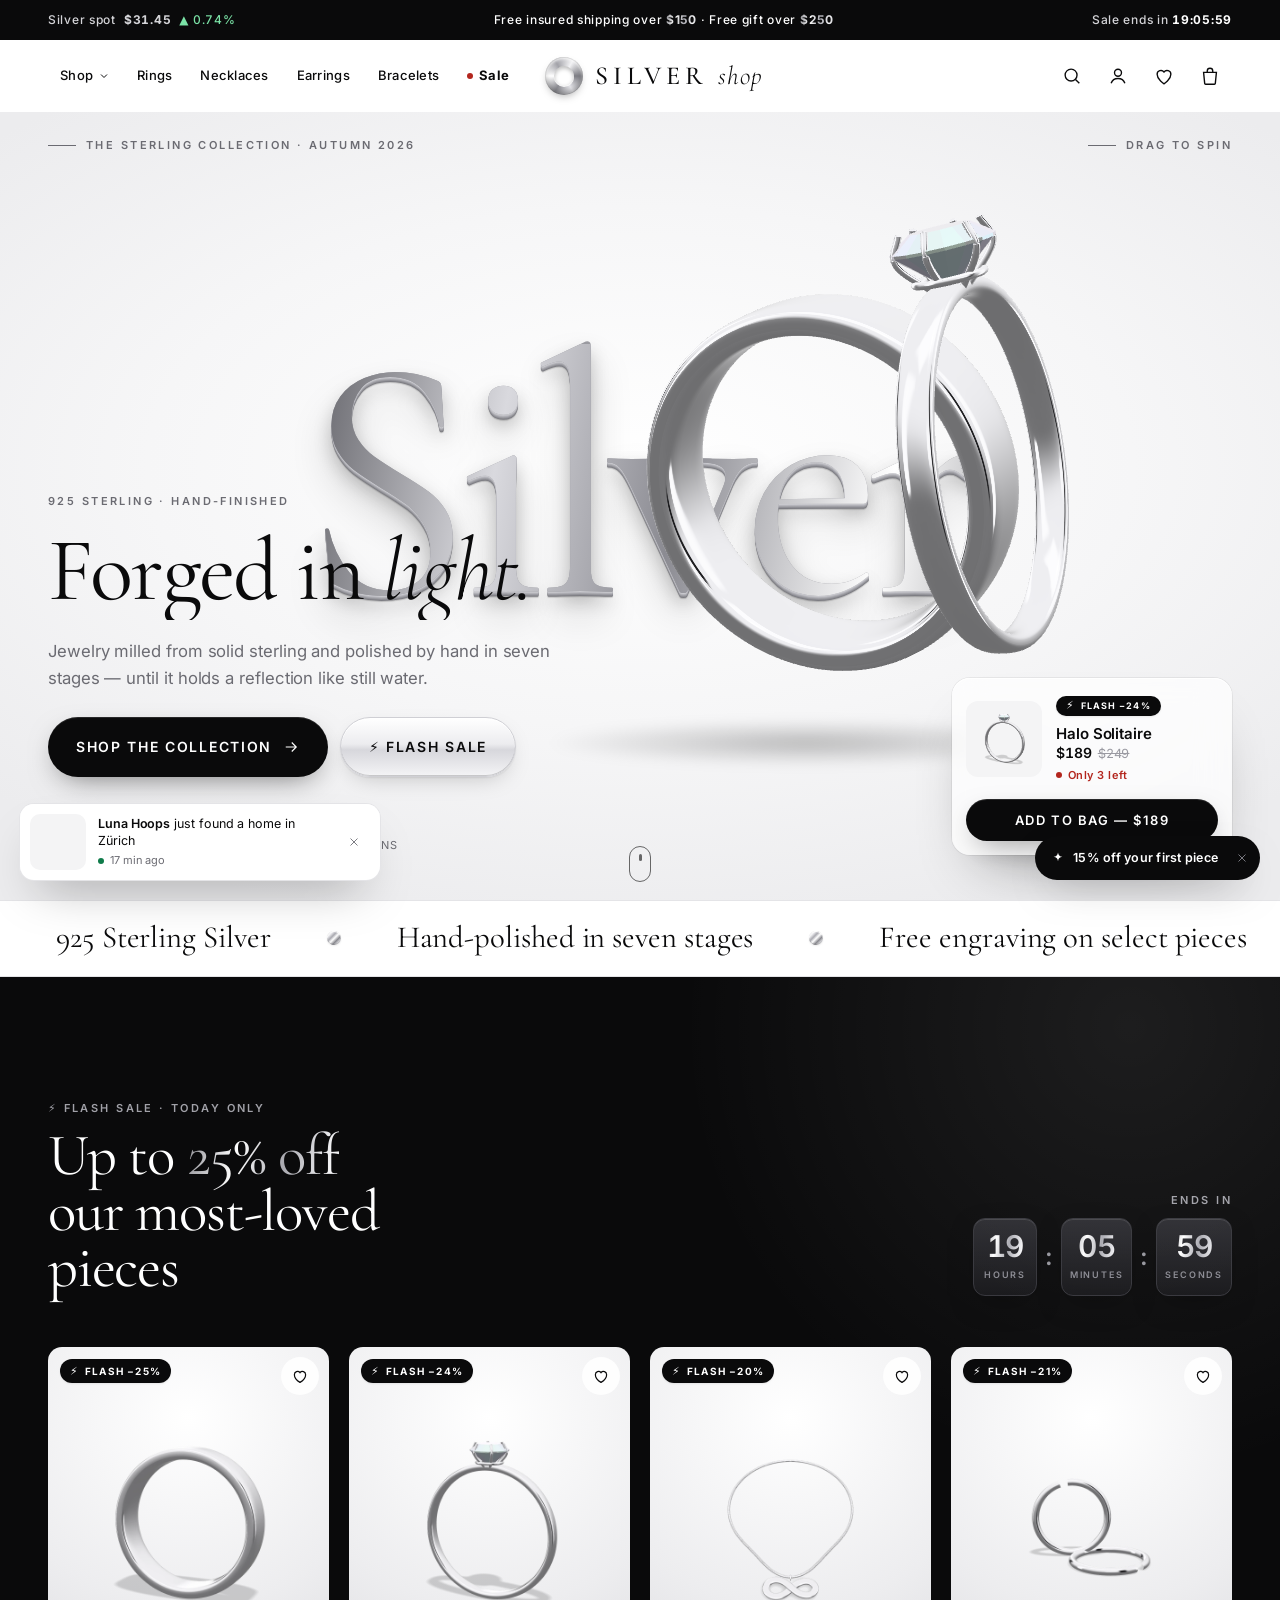
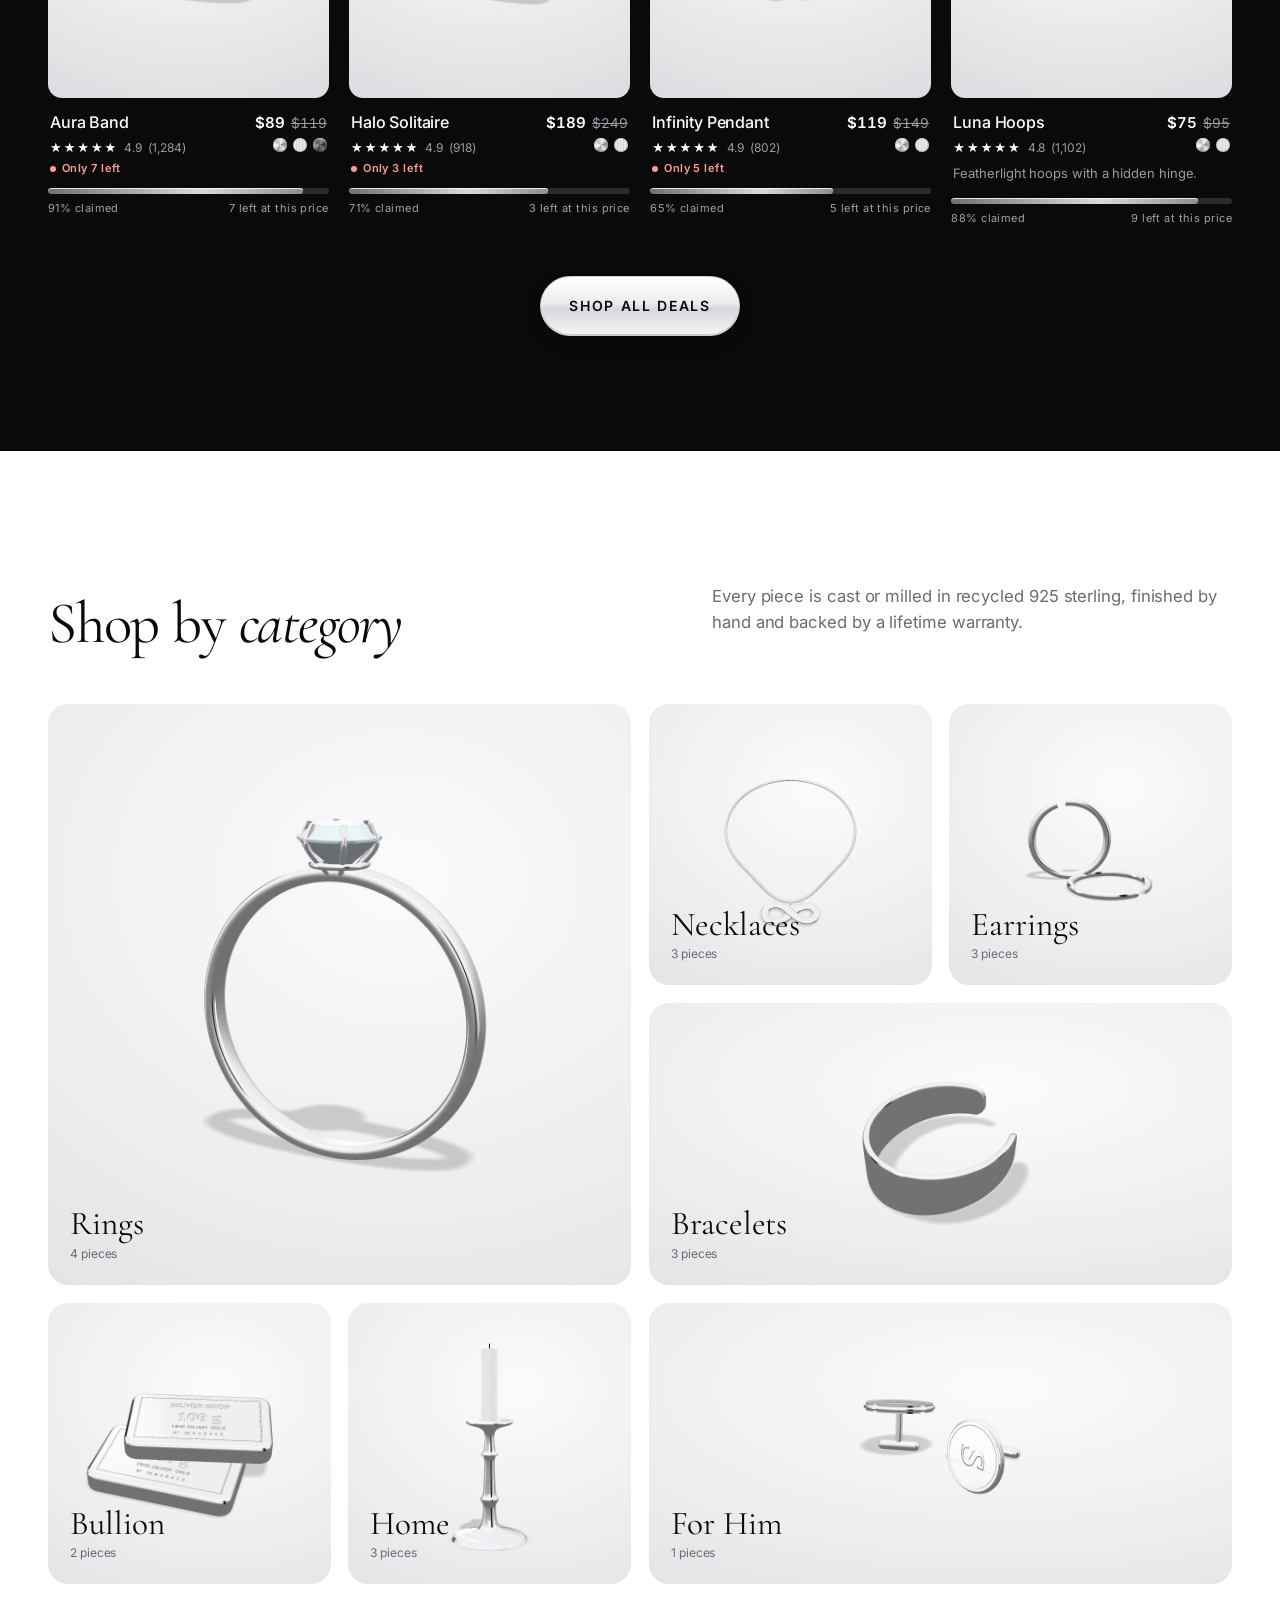
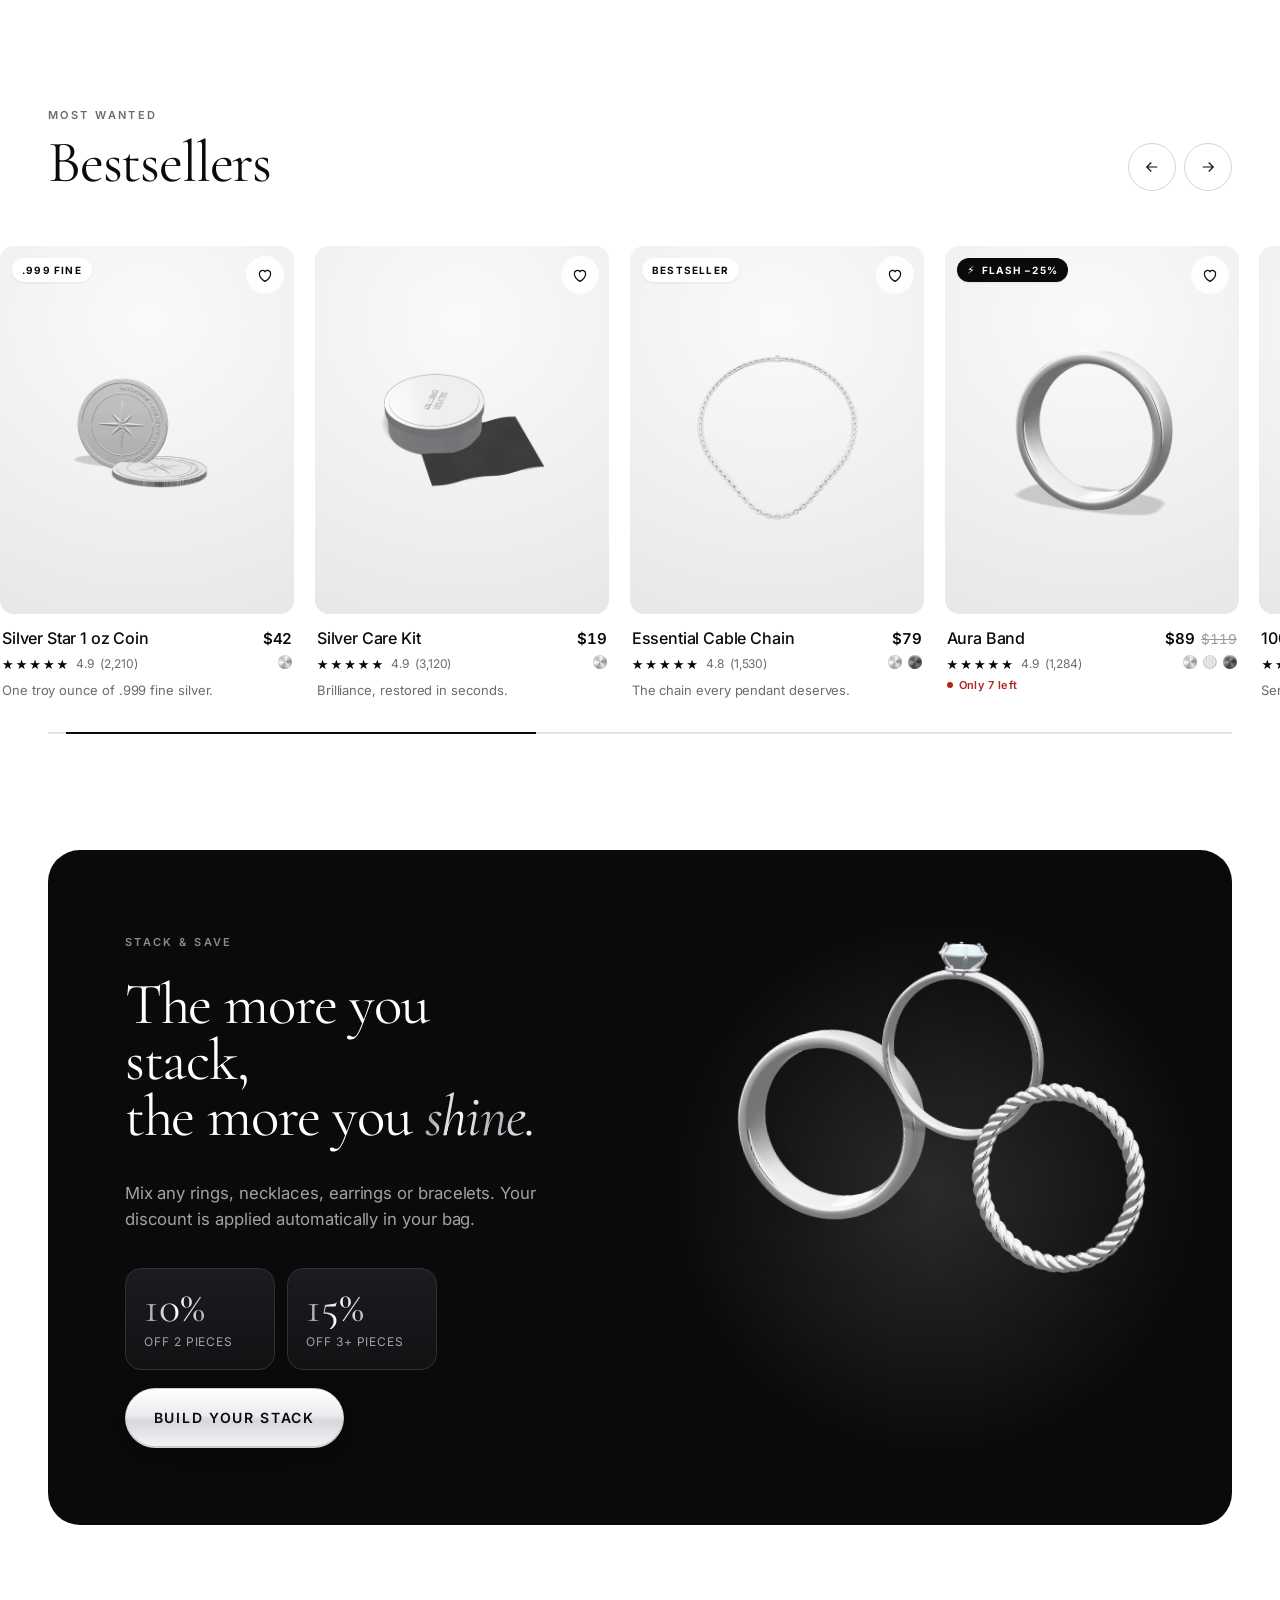
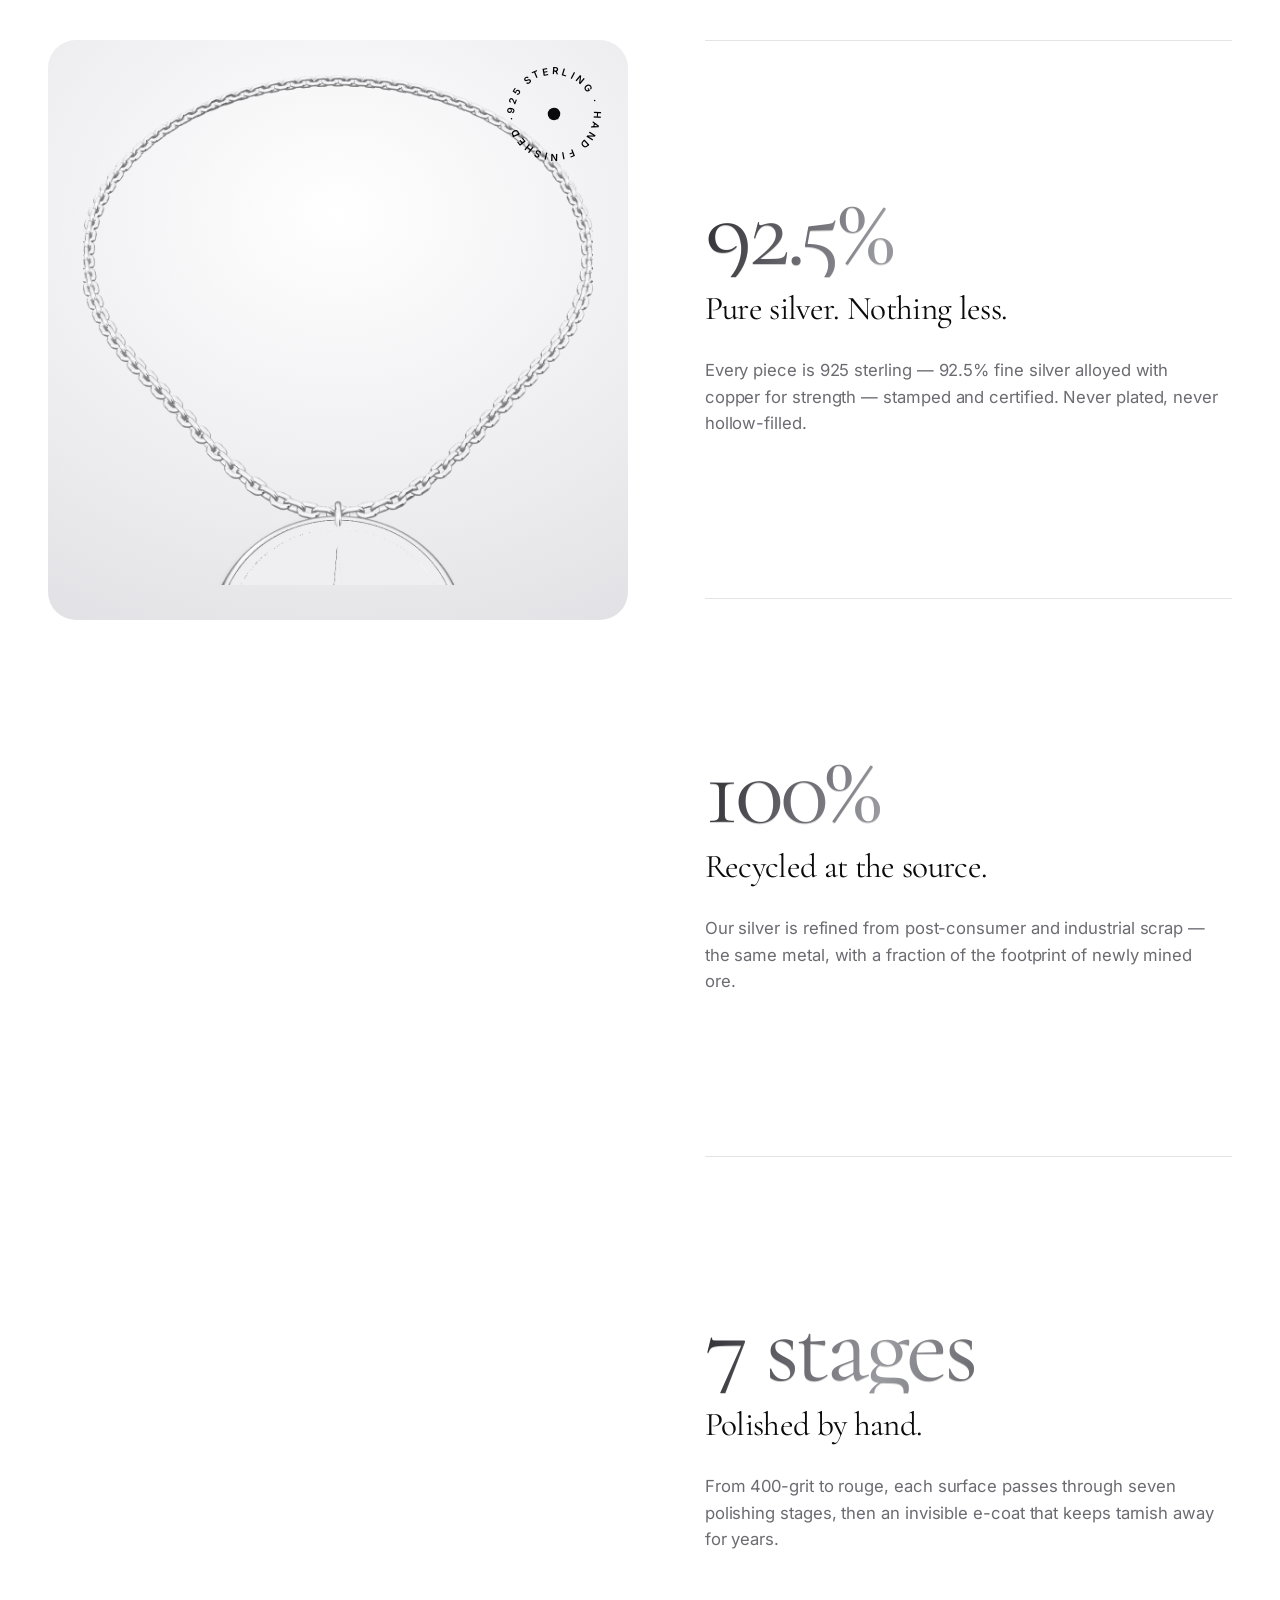
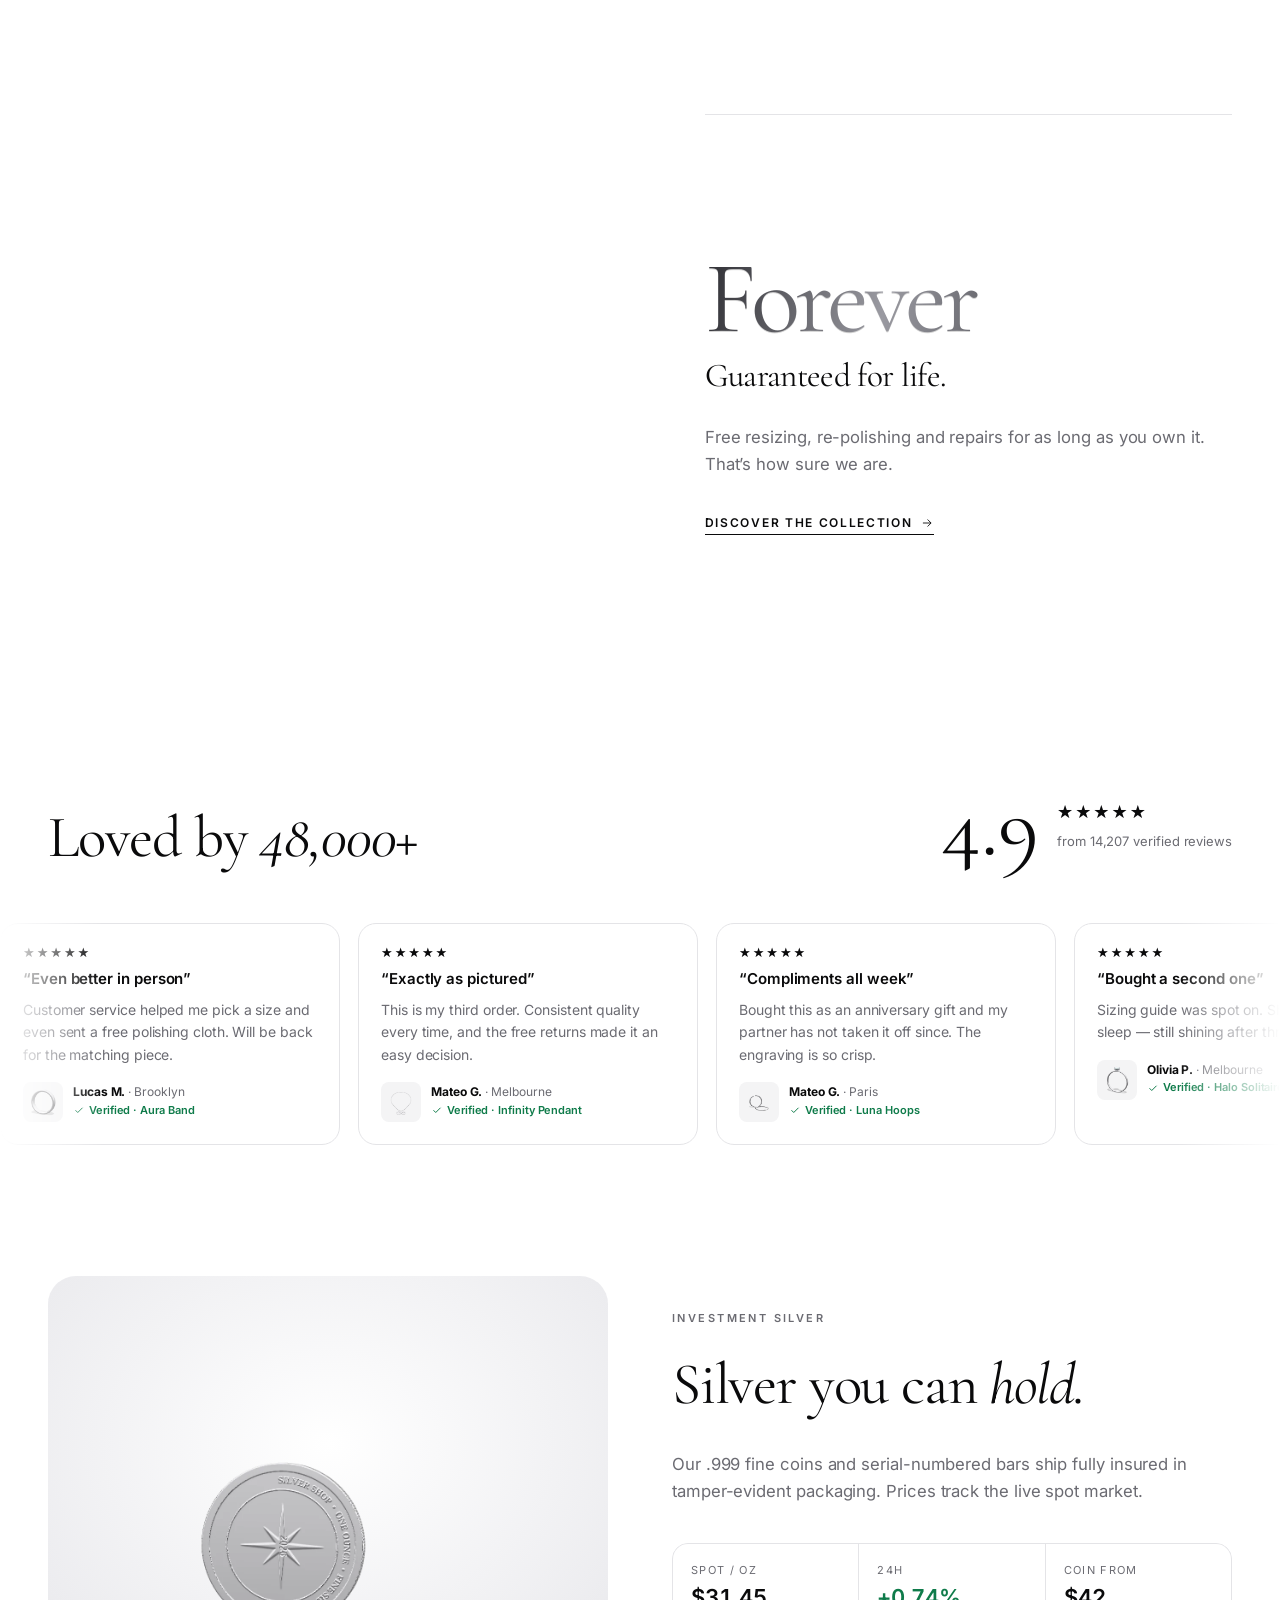
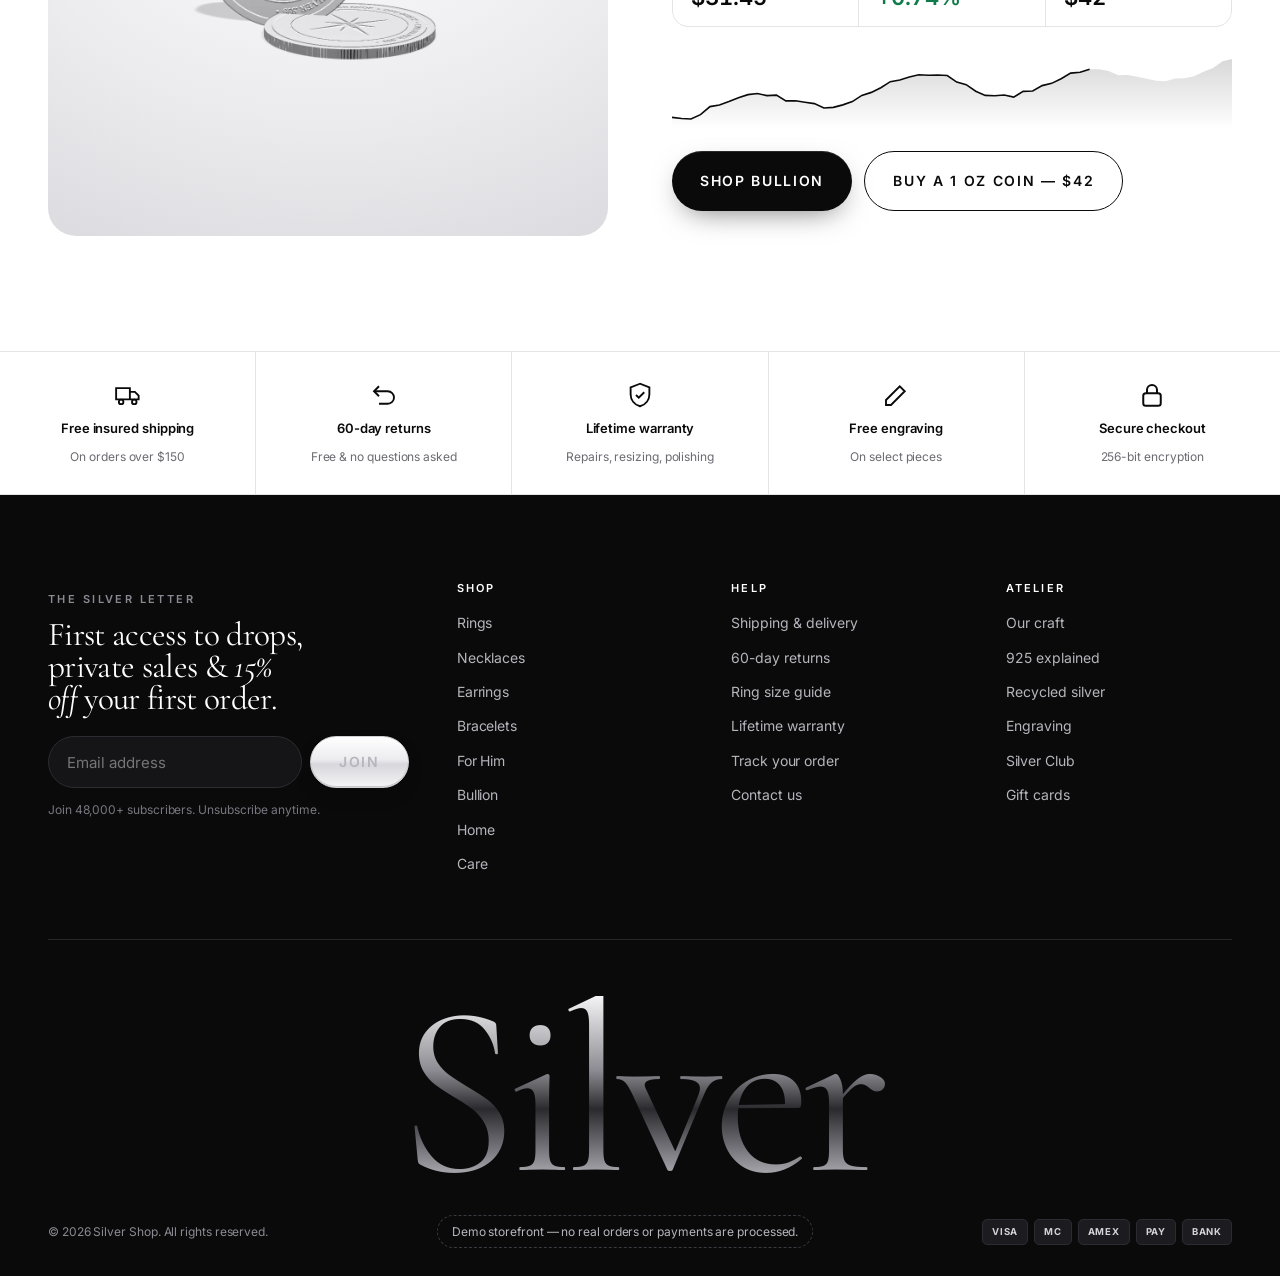
==== commit 60334a5a: "Add Silver Club accounts, rewards and points; mobile-first pass and polish - Accounts: sign up, sign" ====
--- a/index.html
+++ b/index.html
@@ -2,7 +2,7 @@
 <html lang="en">
 <head>
   <meta charset="utf-8">
-  <meta name="viewport" content="width=device-width, initial-scale=1">
+  <meta name="viewport" content="width=device-width, initial-scale=1, viewport-fit=cover">
   <title>Silver Shop — Sterling silver jewelry, forged in light</title>
   <meta name="description" content="Hand-finished 925 sterling silver rings, necklaces, earrings, bracelets and investment bullion. Free insured shipping over $150 and 60-day returns.">
   <meta name="theme-color" content="#ffffff">
@@ -27,7 +27,7 @@
         <h1 class="display h1"><span class="reveal-mask"><span>Forged</span></span> <span class="reveal-mask"><span style="--d:120ms">in <em>light.</em></span></span></h1>
         <p class="lead reveal" style="--d:300ms">Jewelry milled from solid sterling and polished by hand in seven stages — until it holds a reflection like still water.</p>
         <div class="hero-cta reveal" style="--d:420ms">
-          <a class="btn btn-ink btn-lg" href="shop.html" data-magnetic>Shop the collection <svg viewBox="0 0 24 24" fill="none" stroke="currentColor" stroke-width="1.5"><path d="M5 12h14M13 6l6 6-6 6"/></svg></a>
+          <a class="btn btn-ink btn-lg" href="shop.html" data-magnetic><span>Shop <span class="lg-only">the collection</span><span class="sm-only">now</span></span> <svg viewBox="0 0 24 24" fill="none" stroke="currentColor" stroke-width="1.5"><path d="M5 12h14M13 6l6 6-6 6"/></svg></a>
           <a class="btn btn-silver btn-lg" href="shop.html?sale=1" data-magnetic>⚡ Flash sale</a>
         </div>
         <div class="hero-stats reveal" style="--d:540ms">
@@ -40,15 +40,18 @@
         <img src="assets/img/products/halo-solitaire-1.webp" alt="Halo Solitaire ring">
         <div>
           <span class="tag tag-flash">Flash −24%</span>
-          <div style="font-weight:600;margin-top:6px">Halo Solitaire</div>
+          <div class="hp-name">Halo Solitaire</div>
           <div class="price" style="font-size:14px">$189<s>$249</s></div>
-          <span class="stock-low" style="margin-top:6px">Only 3 left</span>
+          <span class="stock-low">Only 3 left</span>
         </div>
-        <button class="btn btn-ink" data-hero-add>Add to bag — $189</button>
+        <button class="btn btn-ink" data-hero-add><span><span class="lg-only">Add to bag — </span>$189</span></button>
       </aside>
     </div>
     <span class="scroll-cue" aria-hidden="true"></span>
   </section>
+
+  <!-- WELCOME BACK (returning visitors only) -->
+  <section class="wrap welcome-back hide" id="welcome-back" aria-label="Pick up where you left off"></section>
 
   <!-- MARQUEE -->
   <div class="marquee" aria-hidden="true"><div class="marquee-track" id="marquee"></div></div>
--- a/assets/css/styles.css
+++ b/assets/css/styles.css
@@ -51,12 +51,12 @@
 }
 
 *, *::before, *::after { box-sizing: border-box; }
-html { -webkit-text-size-adjust: 100%; scroll-behavior: smooth; }
+html { -webkit-text-size-adjust: 100%; scroll-behavior: smooth; overflow-x: clip; }
 body {
   margin: 0; background: var(--paper); color: var(--ink);
   font: 400 15px/1.6 var(--sans); letter-spacing: -0.005em;
   -webkit-font-smoothing: antialiased; text-rendering: optimizeLegibility;
-  overflow-x: hidden;
+  overflow-x: clip;
 }
 img { max-width: 100%; display: block; }
 a { color: inherit; text-decoration: none; }
@@ -200,21 +200,20 @@
 .burger { display: none; }
 
 /* Mega menu */
-.nav-item { position: relative; }
+.nav-item { position: static; }
 .mega {
-  position: fixed; left: 0; right: 0; top: calc(var(--header-h) + var(--bar-h)); z-index: 49;
+  position: absolute; left: 0; right: 0; top: 100%; z-index: 49;
   background: #fff; border-top: 1px solid var(--line); border-bottom: 1px solid var(--line);
   box-shadow: 0 40px 60px -40px rgba(0,0,0,.3);
   opacity: 0; visibility: hidden; transform: translateY(-8px); transition: opacity .3s, transform .4s var(--ease-out), visibility .3s;
 }
-.site-header.is-scrolled .mega { top: var(--header-h); }
 .nav-item:hover .mega, .nav-item:focus-within .mega { opacity: 1; visibility: visible; transform: none; }
-.mega .wrap { display: grid !important; grid-template-columns: repeat(2, minmax(160px, 220px)) 1fr; gap: 40px; padding-top: 36px; padding-bottom: 40px; height: auto !important; }
+.mega .wrap { display: grid !important; grid-template-columns: repeat(2, minmax(160px, 220px)) 1fr; align-items: start; gap: 40px; padding-top: 36px; padding-bottom: 40px; height: auto !important; }
 .mega h4 { margin: 0 0 14px; }
 .mega ul { list-style: none; margin: 0; padding: 0; display: grid; gap: 10px; }
 .mega ul a { font-size: 14px; color: var(--muted); transition: color .2s, padding .3s var(--ease); }
 .mega ul a:hover { color: var(--ink); padding-left: 6px; }
-.mega-feature { display: grid; grid-template-columns: repeat(3, 1fr); gap: 16px; }
+.mega-feature { display: grid; grid-template-columns: repeat(3, minmax(0, 1fr)); gap: 16px; }
 .mega-card { background: var(--mist); border-radius: var(--radius); overflow: hidden; position: relative; }
 .mega-card img { aspect-ratio: 1; object-fit: cover; transition: transform .8s var(--ease-out); }
 .mega-card:hover img { transform: scale(1.06); }
@@ -222,10 +221,10 @@
 
 /* ---------- Product cards ---------- */
 .grid { display: grid; gap: clamp(12px, 1.6vw, 24px); }
-.grid-4 { grid-template-columns: repeat(4, 1fr); }
-.grid-3 { grid-template-columns: repeat(3, 1fr); }
-@media (max-width: 1100px) { .grid-4 { grid-template-columns: repeat(3, 1fr); } }
-@media (max-width: 820px) { .grid-4, .grid-3 { grid-template-columns: repeat(2, 1fr); } }
+.grid-4 { grid-template-columns: repeat(4, minmax(0, 1fr)); }
+.grid-3 { grid-template-columns: repeat(3, minmax(0, 1fr)); }
+@media (max-width: 1100px) { .grid-4 { grid-template-columns: repeat(3, minmax(0, 1fr)); } }
+@media (max-width: 820px) { .grid-4, .grid-3 { grid-template-columns: repeat(2, minmax(0, 1fr)); } }
 
 .card { position: relative; display: flex; flex-direction: column; gap: 14px; }
 .card-media {
@@ -275,7 +274,7 @@
 .card-body { display: grid; gap: 6px; padding: 0 2px; }
 .card-row { display: flex; justify-content: space-between; align-items: baseline; gap: 12px; }
 .card-title { font: 500 16px/1.25 var(--sans); letter-spacing: -0.01em; }
-.card-title a::after { content: ''; position: absolute; inset: 0; z-index: 1; }
+.card-media { cursor: pointer; }
 .card-sub { font-size: 13px; color: var(--muted); }
 .price { font: 600 15px/1 var(--sans); font-variant-numeric: tabular-nums; white-space: nowrap; }
 .price s { color: var(--muted-2); font-weight: 400; margin-left: 6px; font-size: .9em; }
@@ -363,7 +362,7 @@
 .upsell-card button:hover { background: var(--ink); color: #fff; }
 .stack-hint { display: flex; gap: 10px; align-items: center; padding: 12px 14px; border-radius: 12px; background: var(--mist); font-size: 12.5px; margin: 14px 0 4px; }
 .stack-hint .chip-silver { flex: none; width: 32px; height: 32px; border-radius: 50%; background: var(--silver); box-shadow: var(--chrome-edge); display: grid; place-items: center; font: 700 11px/1 var(--sans); }
-.express { display: grid; grid-template-columns: 1fr 1fr; gap: 8px; }
+.express { display: grid; grid-template-columns: minmax(0, 1fr) minmax(0, 1fr); gap: 8px; }
 .pay-btn { height: 44px; border-radius: 10px; display: grid; place-items: center; font: 600 14px/1 var(--sans); border: 1px solid var(--line-2); transition: transform .25s var(--spring), box-shadow .25s; }
 .pay-btn:hover { transform: translateY(-1px); box-shadow: var(--shadow-1); }
 .pay-btn.dark { background: var(--ink); color: #fff; border-color: var(--ink); }
@@ -413,7 +412,7 @@
 .qv-media { position: relative; background: radial-gradient(120% 90% at 50% 20%, #fafafa, #ebebee); min-height: 480px; }
 .qv-media img { position: absolute; inset: 0; width: 100%; height: 100%; object-fit: contain; padding: 8%; }
 .qv-body { padding: 40px 36px; display: grid; gap: 18px; align-content: start; }
-@media (max-width: 760px) { .qv { grid-template-columns: 1fr; } .qv-media { min-height: 300px; } .qv-body { padding: 24px; } }
+@media (max-width: 760px) { .qv { grid-template-columns: minmax(0, 1fr); } .qv-media { min-height: 300px; } .qv-body { padding: 24px; } }
 
 /* Option pickers */
 .opt-label { display: flex; justify-content: space-between; align-items: baseline; font-size: 13px; margin-bottom: 10px; }
@@ -425,7 +424,7 @@
 }
 .finish-pick button span { display: block; width: 100%; height: 100%; border-radius: 50%; box-shadow: inset 0 0 0 1px rgba(0,0,0,.15), inset 0 2px 3px rgba(255,255,255,.9), inset 0 -2px 4px rgba(0,0,0,.2); }
 .finish-pick button:hover { transform: translateY(-2px); }
-.finish-pick button.is-active { border-color: var(--ink); }
+.finish-pick button.is-active { border-color: var(--ink); box-shadow: 0 0 0 1px var(--ink); transform: scale(1.06); }
 .size-pick { display: flex; flex-wrap: wrap; gap: 8px; }
 .size-pick button {
   min-width: 52px; height: 46px; padding: 0 14px; border-radius: 10px; border: 1px solid var(--line-2); font-weight: 500; font-size: 14px;
@@ -491,7 +490,7 @@
 .site-footer { background: var(--ink); color: #d4d4d8; padding: 88px 0 28px; position: relative; overflow: hidden; }
 .site-footer a { color: #b5b5bc; transition: color .2s; }
 .site-footer a:hover { color: #fff; }
-.footer-top { display: grid; grid-template-columns: 1.4fr repeat(3, 1fr); gap: 48px; padding-bottom: 64px; border-bottom: 1px solid #26262b; }
+.footer-top { display: grid; grid-template-columns: 1.4fr repeat(3, minmax(0, 1fr)); gap: 48px; padding-bottom: 64px; border-bottom: 1px solid #26262b; }
 .footer-top h5 { margin: 0 0 18px; font: 600 11px/1 var(--sans); letter-spacing: .2em; text-transform: uppercase; color: #fff; }
 .footer-top ul { list-style: none; margin: 0; padding: 0; display: grid; gap: 12px; font-size: 14px; }
 .newsletter { display: flex; gap: 8px; margin-top: 22px; max-width: 420px; }
@@ -505,7 +504,7 @@
 .pay-icons { display: flex; gap: 6px; flex-wrap: wrap; }
 .pay-icons span { height: 26px; padding: 0 9px; border-radius: 5px; background: #1c1c20; border: 1px solid #2b2b31; display: grid; place-items: center; font: 700 9.5px/1 var(--sans); letter-spacing: .08em; color: #d4d4d8; }
 .demo-note { border: 1px dashed #3a3a40; border-radius: 999px; padding: 6px 14px; color: #b5b5bc; }
-@media (max-width: 900px) { .footer-top { grid-template-columns: 1fr 1fr; } .footer-top > :first-child { grid-column: 1 / -1; } }
+@media (max-width: 900px) { .footer-top { grid-template-columns: minmax(0, 1fr) minmax(0, 1fr); } .footer-top > :first-child { grid-column: 1 / -1; } }
 
 /* ---------- Search overlay ---------- */
 .search {
@@ -522,7 +521,7 @@
 .chip .x { font-size: 14px; opacity: .7; }
 
 /* ---------- Popup (lead capture) ---------- */
-.lead-pop .modal-panel { width: min(860px, 100%); display: grid; grid-template-columns: 1fr 1fr; overflow: hidden; }
+.lead-pop .modal-panel { width: min(860px, 100%); display: grid; grid-template-columns: minmax(0, 1fr) minmax(0, 1fr); overflow: hidden; }
 .lead-art { position: relative; background: var(--ink); min-height: 460px; overflow: hidden; display: grid; place-items: center; }
 .lead-art img { width: 86%; filter: drop-shadow(0 30px 40px rgba(0,0,0,.6)); animation: floaty 6s ease-in-out infinite; }
 @keyframes floaty { 0%, 100% { transform: translateY(0) rotate(-2deg); } 50% { transform: translateY(-14px) rotate(2deg); } }
@@ -533,7 +532,7 @@
   background: var(--silver-soft); border: 1px solid #cfcfd4; box-shadow: var(--chrome-edge); font: 700 22px/1 var(--sans); letter-spacing: .2em;
 }
 .code-reveal.is-on { display: flex; animation: toastIn .7s var(--spring); }
-@media (max-width: 760px) { .lead-pop .modal-panel { grid-template-columns: 1fr; } .lead-art { min-height: 220px; } .lead-art img { width: 50%; } }
+@media (max-width: 760px) { .lead-pop .modal-panel { grid-template-columns: minmax(0, 1fr); } .lead-art { min-height: 220px; } .lead-art img { width: 50%; } }
 
 /* Fly-to-cart */
 .fly { position: fixed; z-index: 200; pointer-events: none; border-radius: 12px; background: radial-gradient(#fafafa, #e9e9ec); box-shadow: var(--shadow-2); }
@@ -551,7 +550,7 @@
 .countdown .unit small { font: 600 9px/1 var(--sans); letter-spacing: .2em; text-transform: uppercase; color: var(--muted); }
 .countdown .sep { font: 600 24px/1 var(--sans); color: var(--muted-2); }
 .flip { display: inline-block; animation: flip .5s var(--ease-out); }
-@keyframes flip { from { transform: translateY(-40%); opacity: 0; } }
+@keyframes flip { from { transform: translateY(-35%); } }
 
 /* Breadcrumbs */
 .crumbs { display: flex; gap: 8px; font-size: 12px; color: var(--muted); padding: 22px 0; flex-wrap: wrap; }
@@ -588,3 +587,215 @@
   *, *::before, *::after { animation-duration: .001ms !important; animation-iteration-count: 1 !important; transition-duration: .001ms !important; scroll-behavior: auto !important; }
   .reveal { opacity: 1; transform: none; }
 }
+.lead-pop #modal-content { display: contents; }
+
+/* ==========================================================================
+   Conversion layer: quick sizes, reward meter, points, sheets, tab bar
+   ========================================================================== */
+html { -webkit-tap-highlight-color: transparent; }
+body.is-locked { overflow: hidden; }
+.card-title { margin: 0; font: 500 16px/1.25 var(--sans); }
+.tag-xs { height: 18px; font-size: 8px; padding: 0 7px; vertical-align: 2px; }
+.announce .sm { display: none; }
+@media (max-width: 760px) { .announce .lg { display: none; } .announce .sm { display: inline; } }
+
+/* Quick size add on cards */
+.quick-sizes {
+  flex: 1; min-width: 0; display: flex; flex-wrap: wrap; align-items: center; gap: 4px; padding: 6px 8px;
+  border-radius: 14px; background: rgba(255,255,255,.92); backdrop-filter: blur(10px); -webkit-backdrop-filter: blur(10px);
+  box-shadow: 0 1px 0 #fff inset, 0 10px 24px -14px rgba(0,0,0,.4);
+}
+.quick-sizes span { width: 100%; font: 600 9.5px/1.4 var(--sans); letter-spacing: .16em; text-transform: uppercase; color: var(--muted); padding: 0 2px 2px; }
+.quick-sizes button { min-width: 30px; height: 30px; padding: 0 7px; border-radius: 8px; font: 600 12px/1 var(--sans); border: 1px solid var(--line-2); background: #fff; transition: background .2s, color .2s, border-color .2s, transform .3s var(--spring); }
+.quick-sizes button:hover { background: var(--ink); color: #fff; border-color: var(--ink); transform: translateY(-2px); }
+.card-actions { align-items: flex-end; }
+.qa-mobile { display: none; }
+@media (hover: none), (max-width: 760px) {
+  .card-actions { display: none; }
+  .qa-mobile {
+    display: grid; place-items: center; position: absolute; right: 10px; bottom: 10px; z-index: 2; width: 40px; height: 40px; border-radius: 50%;
+    background: var(--ink); color: #fff; box-shadow: 0 8px 18px -8px rgba(0,0,0,.6); transition: transform .3s var(--spring);
+  }
+  .qa-mobile:active { transform: scale(.9); }
+  .qa-mobile svg { width: 18px; height: 18px; }
+  .card-media img.alt { display: none; }
+}
+
+/* Reward meter with milestones */
+.reward { padding: 16px 0 20px; border-bottom: 1px solid var(--line); }
+.reward p { margin: 0 0 12px; font-size: 13px; line-height: 1.45; }
+.reward b { font-weight: 700; }
+.meter.tiered { overflow: visible; margin: 0 12px 0 0; }
+.meter.tiered .mk {
+  position: absolute; top: 50%; width: 24px; height: 24px; margin: -12px 0 0 -12px; border-radius: 50%; display: grid; place-items: center;
+  background: #fff; border: 1px solid var(--line-2); color: var(--muted-2); transition: background .4s, color .4s, border-color .4s, transform .5s var(--spring);
+}
+.meter.tiered .mk svg { width: 13px; height: 13px; }
+.meter.tiered .mk.on { background: var(--ink); border-color: var(--ink); color: #fff; transform: scale(1.08); }
+.meter.tiered > i { border-radius: 99px; }
+
+/* Gap filler: the one item that unlocks the next reward */
+.gap-fill { display: grid; grid-template-columns: 52px minmax(0, 1fr) auto; gap: 12px; align-items: center; padding: 10px 12px; margin: 14px 0 4px; border-radius: 14px; border: 1px dashed var(--line-2); background: #fff; }
+.gap-fill img { width: 52px; height: 52px; object-fit: contain; border-radius: 10px; background: var(--mist); }
+.gap-fill small { display: block; font-size: 11px; color: var(--muted); letter-spacing: .02em; }
+.gap-fill b { display: block; font-size: 13.5px; }
+.gap-fill span { font-size: 12.5px; font-weight: 600; }
+.gap-fill s { color: var(--muted-2); font-weight: 400; }
+.gap-fill button { width: 38px; height: 38px; border-radius: 50%; background: var(--ink); color: #fff; display: grid; place-items: center; transition: transform .3s var(--spring); }
+.gap-fill button:hover { transform: scale(1.08); }
+.gap-fill button svg { width: 16px; height: 16px; }
+
+.points-line { display: flex; gap: 10px; align-items: center; padding: 10px 12px; border-radius: 12px; background: var(--mist); font-size: 12.5px; line-height: 1.4; }
+.points-line svg { width: 16px; height: 16px; flex: none; }
+a.points-line:hover { background: var(--mist-2); }
+.sum-row .saving { display: block; text-align: right; font: 600 11px/1.2 var(--sans); color: var(--ok); margin-bottom: 2px; }
+.gift-line .li-price { color: var(--ok); }
+.gift-line .thumb { background: radial-gradient(120% 90% at 50% 20%, #fff, #e9e9ec); }
+.secure-note svg { width: 13px; height: 13px; vertical-align: -2px; }
+
+/* Help modals */
+.info { padding: clamp(28px, 4vw, 44px); display: grid; gap: 14px; }
+.info h2 { margin: 0 0 4px; }
+.info p { margin: 0; color: var(--muted); line-height: 1.65; }
+.table-wrap { overflow-x: auto; }
+.size-table, .kv { width: 100%; border-collapse: collapse; font-variant-numeric: tabular-nums; font-size: 14px; }
+.size-table th { text-align: left; padding: 10px 0; border-bottom: 1px solid var(--ink); font-weight: 600; }
+.size-table td, .kv td { padding: 10px 0; border-bottom: 1px solid var(--line); }
+.kv td:last-child { text-align: right; font-weight: 600; }
+.copy-row { display: flex; align-items: center; justify-content: space-between; gap: 12px; padding: 12px 14px; border-radius: 12px; background: var(--mist); color: var(--ink) !important; font-weight: 600; user-select: all; }
+.site-footer button { color: #b5b5bc; font-size: 14px; text-align: left; transition: color .2s; }
+.site-footer button:hover { color: #fff; }
+
+/* Option notes, reassurance */
+.opt-note { margin: 10px 0 0; min-height: 0; font-size: 12.5px; }
+.opt-note:empty { display: none; }
+.in-stock { display: inline-flex; align-items: center; gap: 6px; color: var(--ok); font-weight: 600; }
+.in-stock svg { width: 14px; height: 14px; }
+.reassure { display: flex; flex-wrap: wrap; align-items: center; gap: 6px 10px; margin: -6px 0 0; font-size: 12px; color: var(--muted); }
+.reassure svg { width: 14px; height: 14px; vertical-align: -3px; }
+.qv-price { font-size: 22px; }
+.qv-desc { margin: 0; }
+.toast-ico { width: 40px; height: 40px; border-radius: 50%; display: grid; place-items: center; background: var(--silver-soft); color: var(--ink); }
+.toast-ico svg { width: 18px; height: 18px; }
+
+/* Account avatar */
+.avatar { width: 32px; height: 32px; border-radius: 50%; display: grid; place-items: center; font: 700 11.5px/1 var(--sans); letter-spacing: .04em; color: var(--ink); background: var(--silver-soft); box-shadow: var(--chrome-edge); }
+.avatar svg { width: 18px; height: 18px; }
+.mnav-member { display: flex !important; align-items: center; gap: 12px; padding: 14px !important; margin-bottom: 8px; border-radius: 14px; background: var(--mist); border: 0 !important; font: 400 14px/1.3 var(--sans) !important; }
+.mnav-member .avatar { width: 42px; height: 42px; }
+.mnav-member b { display: block; font-size: 15px; }
+.mnav-member small { color: var(--muted); }
+.mnav-foot { display: flex; gap: 16px; margin-top: auto; padding-top: 24px; font-size: 13px; color: var(--muted); }
+.mega-card em { position: absolute; right: 14px; bottom: 14px; font: 600 12px/1 var(--sans); font-style: normal; }
+
+/* Lead teaser — a quiet corner tab instead of a popup */
+.teaser {
+  position: fixed; right: max(20px, env(safe-area-inset-right, 0px)); bottom: 20px; z-index: 70; display: flex; align-items: center;
+  border-radius: 999px; background: var(--ink); color: #fff; box-shadow: 0 16px 40px -18px rgba(0,0,0,.6); animation: toastIn .8s var(--ease-out);
+}
+.teaser-main { display: flex; align-items: center; gap: 8px; padding: 0 6px 0 16px; height: 44px; font: 600 12.5px/1 var(--sans); letter-spacing: .02em; color: #fff; }
+.teaser-main svg { width: 14px; height: 14px; animation: logoSpin 6s linear infinite; }
+.teaser-x { width: 36px; height: 44px; display: grid; place-items: center; color: #8a8a92; }
+.teaser-x svg { width: 14px; height: 14px; }
+.lead-alt { font-size: 13px; font-weight: 600; display: inline-flex; gap: 6px; align-items: center; border-bottom: 1px solid var(--line-2); padding-bottom: 3px; justify-self: start; }
+.lead-alt svg { width: 14px; height: 14px; }
+.lead-skip { font-size: 12px; color: var(--muted); justify-self: start; }
+.lead-art .big { color: #fff; background: var(--silver-text-light); background-size: 220% 100%; -webkit-background-clip: text; background-clip: text; color: transparent; animation: sheen 6s infinite; }
+
+/* Added-to-bag sheet */
+.added { padding: 8px 20px 20px; display: grid; gap: 4px; }
+.added-head { display: flex; align-items: center; gap: 10px; padding: 6px 0 12px; font-size: 15px; }
+.added-head .ok { width: 26px; height: 26px; border-radius: 50%; background: var(--ok); color: #fff; display: grid; place-items: center; }
+.added-head .ok svg { width: 14px; height: 14px; }
+.added-item { display: grid; grid-template-columns: 64px minmax(0, 1fr) auto; gap: 12px; align-items: center; padding-bottom: 4px; }
+.added-item img { width: 64px; height: 64px; border-radius: 12px; object-fit: contain; background: var(--mist); }
+.added-item small { display: block; color: var(--muted); font-size: 12px; }
+.added-item > span { font-weight: 600; }
+.added .reward { padding-bottom: 14px; }
+.added-cta { display: grid; grid-template-columns: 1fr 1fr; gap: 10px; margin-top: 12px; }
+.added-cta .btn { --h: 50px; padding: 0 12px; }
+
+/* Bottom sheets & tab bar (phones) */
+.sheet-handle { display: none; }
+.tabbar { display: none; }
+@media (max-width: 760px) {
+  input, select, textarea { font-size: 16px !important; }   /* stops iOS zooming into fields */
+  .has-tabbar { padding-bottom: calc(64px + env(safe-area-inset-bottom, 0px)); }
+  .tabbar {
+    display: grid; grid-template-columns: repeat(5, 1fr); position: fixed; left: 0; right: 0; bottom: 0; z-index: 75;
+    padding: 6px max(6px, env(safe-area-inset-left, 0px)) calc(6px + env(safe-area-inset-bottom, 0px)) max(6px, env(safe-area-inset-right, 0px));
+    background: rgba(255,255,255,.92); backdrop-filter: saturate(1.6) blur(18px); -webkit-backdrop-filter: saturate(1.6) blur(18px);
+    border-top: 1px solid var(--line);
+  }
+  .no-tabbar .tabbar { display: none; }
+  .no-tabbar.has-tabbar { padding-bottom: 0; }
+  .tabbar a, .tabbar button { position: relative; display: grid; justify-items: center; gap: 3px; padding: 6px 0 2px; font: 600 10px/1 var(--sans); letter-spacing: .04em; color: var(--muted); border-radius: 12px; }
+  .tabbar svg { width: 23px; height: 23px; }
+  .tabbar [aria-current="page"] { color: var(--ink); }
+  .tabbar [aria-current="page"]::after { content: ''; position: absolute; top: -6px; width: 22px; height: 2px; border-radius: 2px; background: var(--ink); }
+  .tabbar .badge-count { top: 0; right: calc(50% - 22px); }
+  .has-tabbar:not(.no-tabbar) .hd-search, .has-tabbar:not(.no-tabbar) .hd-wish, .has-tabbar:not(.no-tabbar) .hd-bag { display: none; }
+  .header-actions .hd-wish { display: none; }
+  .header-actions .acct-btn { display: inline-grid; }
+
+  .sheet-handle { display: block; position: absolute; top: 0; left: 0; right: 0; height: 22px; z-index: 4; cursor: grab; touch-action: none; }
+  .sheet-handle::before { content: ''; position: absolute; left: 50%; top: 8px; width: 38px; height: 4px; margin-left: -19px; border-radius: 4px; background: var(--line-2); }
+
+  .drawer { top: auto; left: 0; width: 100%; height: min(92dvh, 92vh); border-radius: 22px 22px 0 0; transform: translateY(105%); padding-bottom: env(safe-area-inset-bottom, 0px); }
+  .drawer.is-open { box-shadow: 0 -30px 80px -30px rgba(0,0,0,.45); }
+  .drawer-head { padding-top: 24px; touch-action: none; }
+
+  .modal { place-items: end center; padding: 0; }
+  .modal-panel { width: 100% !important; max-height: min(92dvh, 92vh); border-radius: 22px 22px 0 0; transform: translateY(100%); padding-bottom: env(safe-area-inset-bottom, 0px); }
+  .modal.is-open .modal-panel { transform: none; }
+  .modal-close { top: 14px; right: 12px; width: 38px; height: 38px; }
+  .qv-sheet .qv-media { min-height: 0; height: 240px; }
+  .qv-sheet .qv-body { padding: 20px 20px 24px; gap: 14px; }
+  .qv-sheet .qv-desc { display: none; }
+  .qv-sheet h2 { font-size: 34px; }
+  .lead-pop .lead-art { min-height: 160px; }
+  .lead-pop .lead-art img { width: 120px; }
+  .lead-pop .lead-art .big { font-size: 80px; }
+  .lead-pop .lead-body { padding: 24px 20px 28px; gap: 12px; }
+
+  .toasts { left: 12px; right: 12px; bottom: calc(76px + env(safe-area-inset-bottom, 0px)); }
+  .no-tabbar .toasts { bottom: calc(96px + env(safe-area-inset-bottom, 0px)); }
+  .toast { width: 100%; grid-template-columns: 44px 1fr auto; padding: 8px 10px 8px 8px; }
+  .toast img, .toast-ico { width: 44px; height: 44px; }
+  .teaser { right: 12px; bottom: calc(78px + env(safe-area-inset-bottom, 0px)); }
+  .no-tabbar .teaser { display: none; }
+
+  .search-top { padding-top: 22px; }
+  .search-chips { flex-wrap: nowrap; overflow-x: auto; scrollbar-width: none; margin: 16px 0 24px; }
+  .search-chips::-webkit-scrollbar { display: none; }
+  .search-chips .chip { flex: none; }
+  .search-chips .eyebrow { display: none; }
+
+  .site-footer { padding-top: 56px; }
+  .footer-top { gap: 32px; padding-bottom: 40px; }
+  .mnav { padding-top: calc(20px + env(safe-area-inset-top, 0px)); }
+  .mnav a { font-size: 26px; }
+}
+
+@media (max-width: 760px) {
+  :root { --header-h: 60px; }
+  .logo-word { font-size: 21px; letter-spacing: .14em; }
+  .logo-mark { width: 30px; height: 30px; }
+  .logo-mark::after { inset: 7px; }
+  .section { padding: 64px 0; }
+  .section-head { margin-bottom: 24px; gap: 16px; }
+  .h2 { font-size: 38px; }
+  .btn-lg { --h: 54px; }
+}
+.reassure span { white-space: nowrap; display: inline-flex; align-items: center; gap: 5px; }
+.logo-word { white-space: nowrap; }
+.sm-only { display: none; }
+@media (max-width: 760px) {
+  .lg-only { display: none; }
+  .sm-only { display: inline; }
+  .icon-btn { width: 40px; height: 40px; }
+  .no-tabbar .logo-word { font-size: 18px; letter-spacing: .1em; }
+  .no-tabbar .logo { gap: 8px; }
+}
+.meter.tiered > i { background: linear-gradient(90deg, #2c2c30, #8d8d93 45%, #d9d9de 55%, #3a3a3f); background-size: 220% 100%; }
+.meter.tiered.is-full > i { background: var(--ink); }
--- a/assets/css/pages.css
+++ b/assets/css/pages.css
@@ -44,9 +44,11 @@
 .scroll-cue::after { content: ''; position: absolute; left: 50%; top: 7px; width: 3px; height: 7px; margin-left: -1.5px; border-radius: 2px; background: var(--ink); animation: cue 1.8s var(--ease) infinite; }
 @keyframes cue { 0% { transform: translateY(0); opacity: 1; } 80% { transform: translateY(12px); opacity: 0; } 100% { opacity: 0; } }
 @media (max-width: 900px) {
-  .hero-ui { grid-template-columns: 1fr; }
+  .hero-ui { grid-template-columns: minmax(0, 1fr); }
   .hero-product { display: none; }
-  .hero-word { top: 34%; }
+  .hero-word { top: 30%; }
+  .hero-top .hide-sm { display: none; }
+  .hero-shadow { left: 50%; bottom: 52%; width: 60vw; }
   .hero-copy { background: linear-gradient(transparent, rgba(255,255,255,.9) 20%); padding-top: 30px; }
   .hero-stats { gap: 18px; }
 }
@@ -69,7 +71,7 @@
 .flash-glow { position: absolute; width: 900px; height: 900px; right: -300px; top: -400px; border-radius: 50%; background: radial-gradient(closest-side, rgba(255,255,255,.08), transparent); pointer-events: none; }
 
 /* ---------------- HOME: categories bento ---------------- */
-.bento { display: grid; grid-template-columns: repeat(4, 1fr); grid-auto-rows: clamp(220px, 22vw, 320px); gap: clamp(10px, 1.4vw, 20px); }
+.bento { display: grid; grid-template-columns: repeat(4, minmax(0, 1fr)); grid-auto-rows: clamp(220px, 22vw, 320px); gap: clamp(10px, 1.4vw, 20px); }
 .bento a {
   position: relative; border-radius: 20px; overflow: hidden; isolation: isolate;
   background: radial-gradient(110% 90% at 60% 30%, #fbfbfb 0%, #efeff1 55%, #e3e3e6 100%);
@@ -88,7 +90,7 @@
 .bento a:hover .go { transform: none; opacity: 1; }
 .bento a::after { content: ''; position: absolute; inset: 0; pointer-events: none; background: radial-gradient(600px circle at var(--gx, 50%) var(--gy, 0%), rgba(255,255,255,.7), transparent 40%); mix-blend-mode: soft-light; opacity: 0; transition: opacity .4s; }
 .bento a:hover::after { opacity: 1; }
-@media (max-width: 820px) { .bento { grid-template-columns: 1fr 1fr; grid-auto-rows: 200px; } .bento a:nth-child(1) { grid-column: span 2; grid-row: span 1; } .bento a:nth-child(4) { grid-column: span 2; } }
+@media (max-width: 820px) { .bento { grid-template-columns: minmax(0, 1fr) minmax(0, 1fr); grid-auto-rows: 200px; } .bento a:nth-child(1) { grid-column: span 2; grid-row: span 1; } .bento a:nth-child(4) { grid-column: span 2; } }
 
 /* ---------------- HOME: rail ---------------- */
 .rail { display: grid; grid-auto-flow: column; grid-auto-columns: clamp(240px, 23vw, 320px); gap: clamp(12px, 1.6vw, 24px); overflow-x: auto; scroll-snap-type: x mandatory; padding: 4px var(--gutter) 24px; margin: 0 calc(var(--gutter) * -1); scrollbar-width: none; cursor: grab; }
@@ -105,7 +107,7 @@
 .rail-progress i { position: absolute; left: 0; top: 0; bottom: 0; background: var(--ink); width: 20%; transition: left .2s linear; }
 
 /* ---------------- HOME: 925 story ---------------- */
-.story { display: grid; grid-template-columns: 1.1fr 1fr; gap: clamp(32px, 6vw, 100px); align-items: start; }
+.story { display: grid; grid-template-columns: minmax(0, 1.1fr) minmax(0, 1fr); gap: clamp(32px, 6vw, 100px); align-items: start; }
 .story-media { position: sticky; top: calc(var(--header-h) + 30px); aspect-ratio: 1; border-radius: 28px; overflow: hidden; background: radial-gradient(110% 90% at 50% 30%, #fff, #ececef 60%, #dedee2); }
 .story-media img { position: absolute; inset: 0; width: 100%; height: 100%; object-fit: contain; padding: 6%; opacity: 0; transform: scale(1.06) rotate(-3deg); transition: opacity 1s var(--ease), transform 1.4s var(--ease-out); }
 .story-media img.is-on { opacity: 1; transform: none; }
@@ -114,10 +116,10 @@
 .story-step { min-height: 62vh; display: flex; flex-direction: column; justify-content: center; gap: 16px; border-top: 1px solid var(--line); padding: 40px 0; }
 .story-step .num { font: 400 clamp(64px, 8vw, 128px)/0.9 var(--serif); letter-spacing: -0.04em; }
 .story-step h3 { margin: 0; }
-@media (max-width: 900px) { .story { grid-template-columns: 1fr; } .story-media { position: relative; top: 0; } .story-step { min-height: auto; } }
+@media (max-width: 900px) { .story { grid-template-columns: minmax(0, 1fr); } .story-media { position: relative; top: 0; } .story-step { min-height: auto; } }
 
 /* ---------------- HOME: stack & save ---------------- */
-.stack { position: relative; border-radius: 32px; overflow: hidden; background: var(--ink); color: #fff; display: grid; grid-template-columns: 1fr 1fr; align-items: center; min-height: 520px; }
+.stack { position: relative; border-radius: 32px; overflow: hidden; background: var(--ink); color: #fff; display: grid; grid-template-columns: minmax(0, 1fr) minmax(0, 1fr); align-items: center; min-height: 520px; }
 .stack-copy { padding: clamp(32px, 6vw, 88px); display: grid; gap: 18px; }
 .stack-copy .lead { color: #a1a1a8; }
 .tiers { display: flex; gap: 12px; flex-wrap: wrap; }
@@ -133,7 +135,7 @@
 .stack.is-in .stack-visual img:nth-child(2) { transform: rotate(2deg); transition-delay: .12s; }
 .stack.is-in .stack-visual img:nth-child(3) { transform: rotate(12deg); transition-delay: .24s; }
 .stack-visual .disc-glow { position: absolute; inset: 10% 5%; border-radius: 50%; background: radial-gradient(closest-side, rgba(255,255,255,.14), transparent); }
-@media (max-width: 900px) { .stack { grid-template-columns: 1fr; } .stack-visual { min-height: 300px; } }
+@media (max-width: 900px) { .stack { grid-template-columns: minmax(0, 1fr); } .stack-visual { min-height: 300px; } }
 
 /* ---------------- HOME: reviews ---------------- */
 .score { display: flex; align-items: center; gap: 18px; }
@@ -150,28 +152,28 @@
 .verified svg { width: 12px; height: 12px; }
 
 /* ---------------- HOME: bullion ---------------- */
-.bullion { display: grid; grid-template-columns: 1fr 1fr; gap: clamp(24px, 5vw, 80px); align-items: center; }
+.bullion { display: grid; grid-template-columns: minmax(0, 1fr) minmax(0, 1fr); gap: clamp(24px, 5vw, 80px); align-items: center; }
 .bullion-art { position: relative; aspect-ratio: 1; border-radius: 28px; background: radial-gradient(100% 80% at 50% 30%, #fff, #ececef 60%, #dcdce0); overflow: hidden; }
 .bullion-art img { position: absolute; inset: 0; width: 100%; height: 100%; object-fit: contain; padding: 8%; }
-.ticker-card { display: grid; grid-template-columns: repeat(3, 1fr); gap: 1px; background: var(--line); border: 1px solid var(--line); border-radius: 16px; overflow: hidden; }
+.ticker-card { display: grid; grid-template-columns: repeat(3, minmax(0, 1fr)); gap: 1px; background: var(--line); border: 1px solid var(--line); border-radius: 16px; overflow: hidden; }
 .ticker-card div { background: #fff; padding: 18px; display: grid; gap: 6px; }
 .ticker-card b { font: 600 22px/1 var(--sans); font-variant-numeric: tabular-nums; }
 .ticker-card span { font-size: 11px; color: var(--muted); letter-spacing: .12em; text-transform: uppercase; }
 .spark { width: 100%; height: 80px; }
-@media (max-width: 900px) { .bullion { grid-template-columns: 1fr; } }
+@media (max-width: 900px) { .bullion { grid-template-columns: minmax(0, 1fr); } }
 
 /* ---------------- Promise strip ---------------- */
-.promise { display: grid; grid-template-columns: repeat(5, 1fr); gap: 1px; background: var(--line); border-block: 1px solid var(--line); }
+.promise { display: grid; grid-template-columns: repeat(5, minmax(0, 1fr)); gap: 1px; background: var(--line); border-block: 1px solid var(--line); }
 .promise div { background: #fff; padding: 28px 20px; display: grid; gap: 8px; justify-items: center; text-align: center; }
 .promise svg { width: 30px; height: 30px; }
 .promise b { font-size: 13px; font-weight: 600; }
 .promise span { font-size: 12px; color: var(--muted); }
-@media (max-width: 900px) { .promise { grid-template-columns: 1fr 1fr; } .promise div:last-child { grid-column: span 2; } }
+@media (max-width: 900px) { .promise { grid-template-columns: minmax(0, 1fr) minmax(0, 1fr); } .promise div:last-child { grid-column: span 2; } }
 
 /* ---------------- SHOP ---------------- */
 .shop-hero { padding: 12px 0 36px; display: flex; justify-content: space-between; align-items: flex-end; gap: 24px; flex-wrap: wrap; }
 .shop-hero h1 { margin: 6px 0 12px; }
-.shop-layout { display: grid; grid-template-columns: 260px 1fr; gap: 40px; align-items: start; padding-bottom: 100px; }
+.shop-layout { display: grid; grid-template-columns: 260px minmax(0, 1fr); gap: 40px; align-items: start; padding-bottom: 100px; }
 .filters { position: sticky; top: calc(var(--header-h) + 20px); display: grid; gap: 0; max-height: calc(100vh - var(--header-h) - 40px); overflow-y: auto; padding-right: 6px; scrollbar-width: thin; }
 .fgroup { border-top: 1px solid var(--line); padding: 18px 0; }
 .fgroup h4 { margin: 0 0 14px; font: 600 11px/1 var(--sans); letter-spacing: .18em; text-transform: uppercase; }
@@ -190,7 +192,7 @@
 .density button { width: 34px; height: 34px; border-radius: 50%; display: grid; place-items: center; color: var(--muted); }
 .density button.is-active { background: #fff; color: var(--ink); box-shadow: 0 1px 3px rgba(0,0,0,.12); }
 .active-chips { display: flex; gap: 8px; flex-wrap: wrap; margin-bottom: 18px; }
-.product-grid { display: grid; grid-template-columns: repeat(var(--cols, 3), 1fr); gap: clamp(14px, 1.8vw, 28px); row-gap: 44px; }
+.product-grid { display: grid; grid-template-columns: repeat(var(--cols, 3), minmax(0, 1fr)); gap: clamp(14px, 1.8vw, 28px); row-gap: 44px; }
 .product-grid .card { animation: cardIn .7s var(--ease-out) both; animation-delay: calc(var(--i, 0) * 50ms); }
 @keyframes cardIn { from { opacity: 0; transform: translateY(26px); } }
 .promo-tile { grid-column: span 1; border-radius: var(--radius); background: var(--ink); color: #fff; padding: 28px; display: flex; flex-direction: column; justify-content: space-between; gap: 18px; position: relative; overflow: hidden; aspect-ratio: auto; }
@@ -198,7 +200,7 @@
 .promo-tile p { color: #a1a1a8; margin: 0; font-size: 14px; }
 .filter-toggle { display: none; }
 @media (max-width: 1000px) {
-  .shop-layout { grid-template-columns: 1fr; }
+  .shop-layout { grid-template-columns: minmax(0, 1fr); }
   .filters { position: fixed; inset: 0 auto 0 0; width: min(360px, 90vw); max-height: none; background: #fff; z-index: 95; padding: 24px; transform: translateX(-105%); transition: transform .5s var(--ease-out); }
   .filters.is-open { transform: none; box-shadow: var(--shadow-2); }
   .filter-toggle { display: inline-flex; }
@@ -217,15 +219,26 @@
 .thumbs .t3d { display: grid; place-items: center; gap: 2px; font: 700 10px/1 var(--sans); letter-spacing: .12em; background: var(--silver-soft); box-shadow: var(--chrome-edge); }
 .thumbs .t3d svg { width: 26px; height: 26px; }
 .stage { position: relative; aspect-ratio: 1; border-radius: 24px; overflow: hidden; background: radial-gradient(110% 90% at 50% 25%, #ffffff 0%, #f1f1f3 55%, #e4e4e8 100%); cursor: zoom-in; }
-.stage > img { position: absolute; inset: 0; width: 100%; height: 100%; object-fit: contain; padding: 5%; transition: opacity .5s var(--ease), transform .25s var(--ease); }
-.stage.is-zoom > img { transform: scale(2.1); transform-origin: var(--zx, 50%) var(--zy, 50%); }
+.slides { position: absolute; inset: 0; display: flex; overflow-x: auto; overflow-y: hidden; scroll-snap-type: x mandatory; scrollbar-width: none; overscroll-behavior-x: contain; transition: opacity .5s; }
+.slides::-webkit-scrollbar { display: none; }
+.slide { flex: 0 0 100%; position: relative; scroll-snap-align: center; overflow: hidden; }
+.slide img { position: absolute; inset: 0; width: 100%; height: 100%; object-fit: contain; padding: 5%; transition: transform .25s var(--ease), filter .6s; }
+.stage.is-zoom .slide.is-cur img { transform: scale(2.1); transform-origin: var(--zx, 50%) var(--zy, 50%); }
+.dots { display: none; position: absolute; left: 50%; bottom: 14px; transform: translateX(-50%); z-index: 2; gap: 6px; }
+.dots button { width: 7px; height: 7px; border-radius: 99px; background: rgba(10,10,11,.25); transition: width .35s var(--ease-out), background .3s; }
+.dots button.is-active { width: 22px; background: var(--ink); }
+.stage.is-3d .dots { display: none !important; }
+.pts-inline { display: flex; align-items: center; gap: 8px; margin-top: -12px; font-size: 13px; color: var(--muted); }
+.pts-inline svg { width: 15px; height: 15px; color: var(--ink); flex: none; }
+.pts-inline b { color: var(--ink); }
+.pts-inline:empty { display: none; }
 .stage .viewer { position: absolute; inset: 0; opacity: 0; pointer-events: none; transition: opacity .6s; cursor: grab; touch-action: none; }
 .stage .viewer:active { cursor: grabbing; }
 .stage.is-3d { cursor: default; }
 .stage.is-3d .viewer { opacity: 1; pointer-events: auto; }
-.stage.is-3d > img { opacity: 0; }
+.stage.is-3d .slides { opacity: 0; pointer-events: none; }
 .stage-badges { position: absolute; top: 16px; left: 16px; z-index: 2; display: flex; gap: 6px; }
-.stage-hint { position: absolute; left: 50%; bottom: 16px; transform: translateX(-50%); z-index: 2; display: flex; gap: 8px; align-items: center; padding: 8px 14px; border-radius: 99px; background: rgba(255,255,255,.8); backdrop-filter: blur(8px); font-size: 12px; font-weight: 500; box-shadow: var(--shadow-1); transition: opacity .4s; white-space: nowrap; }
+.stage-hint { position: absolute; left: 16px; bottom: 16px; z-index: 2; display: flex; gap: 8px; align-items: center; padding: 8px 14px; border-radius: 99px; background: rgba(255,255,255,.8); backdrop-filter: blur(8px); font-size: 12px; font-weight: 500; box-shadow: var(--shadow-1); transition: opacity .4s; white-space: nowrap; }
 .stage-hint svg { width: 16px; height: 16px; }
 .btn-3d { position: absolute; right: 16px; top: 16px; z-index: 2; }
 .viewers-pill { position: absolute; right: 16px; bottom: 16px; z-index: 2; display: flex; align-items: center; gap: 8px; padding: 8px 12px; border-radius: 99px; background: var(--ink); color: #fff; font-size: 12px; }
@@ -256,7 +269,8 @@
 .engrave-fonts { display: flex; gap: 8px; }
 .engrave-fonts button { flex: 1; height: 40px; border: 1px solid var(--line-2); border-radius: 10px; font-size: 15px; }
 .engrave-fonts button.is-active { border-color: var(--ink); background: var(--mist); }
-.buy-row { display: grid; grid-template-columns: auto 1fr auto; gap: 10px; }
+.buy-row { display: grid; grid-template-columns: auto minmax(0, 1fr) auto; gap: 10px; }
+@media (max-width: 520px) { .buy-row .btn { padding: 0 12px; font-size: 11.5px; letter-spacing: .06em; } .buy-row .icon-btn { width: 52px; height: 52px; } .qty-lg button { width: 34px; } .qty-lg input { width: 28px; } }
 .buy-row .icon-btn { width: 60px; height: 60px; border: 1px solid var(--line-2); }
 .buy-row .icon-btn svg { fill: none; stroke: var(--ink); stroke-width: 1.5; }
 .buy-row .icon-btn.is-on svg { fill: var(--ink); }
@@ -271,11 +285,14 @@
 .fbt-items { display: flex; align-items: center; gap: 10px; flex-wrap: wrap; }
 .fbt-item { width: 180px; display: grid; gap: 8px; font-size: 13px; position: relative; }
 .fbt-item .thumb { width: 100%; height: 180px; }
-.fbt-item .check { position: absolute; top: 10px; left: 10px; }
+.fbt-item .check { position: absolute; top: 10px; left: 10px; z-index: 1; }
+.fbt-item .check .box { background: #fff; }
+.fbt-item .check input:checked + .box { background: var(--ink); }
+.fbt-item .check input:disabled + .box { opacity: .6; }
 .fbt-item.is-off { opacity: .4; }
 .fbt-plus { font: 300 34px/1 var(--sans); color: var(--muted-2); }
 .fbt-sum { display: grid; gap: 12px; }
-@media (max-width: 900px) { .fbt { grid-template-columns: 1fr; } .fbt-item { width: 130px; } .fbt-item .thumb { height: 130px; } }
+@media (max-width: 900px) { .fbt { grid-template-columns: minmax(0, 1fr); } .fbt-item { width: 130px; } .fbt-item .thumb { height: 130px; } }
 
 .reviews { display: grid; grid-template-columns: 320px 1fr; gap: clamp(28px, 5vw, 80px); align-items: start; }
 .rsummary { position: sticky; top: calc(var(--header-h) + 20px); display: grid; gap: 16px; }
@@ -296,10 +313,10 @@
 .review .helpful { margin-top: 14px; display: flex; gap: 14px; font-size: 12px; color: var(--muted); align-items: center; }
 .review .helpful button { border: 1px solid var(--line-2); border-radius: 99px; padding: 6px 12px; }
 .review .helpful button.is-on { background: var(--ink); color: #fff; border-color: var(--ink); }
-@media (max-width: 900px) { .reviews { grid-template-columns: 1fr; } .rsummary { position: relative; top: 0; } .review { grid-template-columns: 1fr; gap: 8px; } }
+@media (max-width: 900px) { .reviews { grid-template-columns: minmax(0, 1fr); } .rsummary { position: relative; top: 0; } .review { grid-template-columns: minmax(0, 1fr); gap: 8px; } }
 
 .sticky-buy {
-  position: fixed; left: 0; right: 0; bottom: 0; z-index: 45; background: rgba(255,255,255,.9); backdrop-filter: blur(16px); -webkit-backdrop-filter: blur(16px);
+  position: fixed; left: 0; right: 0; bottom: 0; z-index: 45; padding-bottom: env(safe-area-inset-bottom, 0px); background: rgba(255,255,255,.9); backdrop-filter: blur(16px); -webkit-backdrop-filter: blur(16px);
   border-top: 1px solid var(--line); transform: translateY(110%); transition: transform .6s var(--ease-out); box-shadow: 0 -20px 40px -30px rgba(0,0,0,.35);
 }
 .sticky-buy.is-on { transform: none; }
@@ -311,8 +328,8 @@
 @media (max-width: 600px) { .sticky-buy .meta span { display: none; } .sticky-buy .btn { padding: 0 18px; } }
 
 @media (max-width: 1000px) {
-  .pdp { grid-template-columns: 1fr; }
-  .gallery { position: relative; top: 0; grid-template-columns: 1fr; }
+  .pdp { grid-template-columns: minmax(0, 1fr); }
+  .gallery { position: relative; top: 0; grid-template-columns: minmax(0, 1fr); }
   .thumbs { grid-auto-flow: column; grid-auto-columns: 72px; order: 2; overflow-x: auto; }
 }
 
@@ -348,10 +365,10 @@
 @keyframes panelIn { from { opacity: 0; transform: translateX(24px); } }
 .co-panel h2 { margin: 0; font: 400 34px/1.05 var(--serif); }
 .co-panel h3 { margin: 6px 0 0; font: 600 12px/1 var(--sans); letter-spacing: .16em; text-transform: uppercase; }
-.row-2 { display: grid; grid-template-columns: 1fr 1fr; gap: 12px; }
-.row-3 { display: grid; grid-template-columns: 1fr 1fr 1fr; gap: 12px; }
-@media (max-width: 560px) { .row-2, .row-3 { grid-template-columns: 1fr; } }
-.express-co { display: grid; grid-template-columns: repeat(3, 1fr); gap: 10px; }
+.row-2 { display: grid; grid-template-columns: minmax(0, 1fr) minmax(0, 1fr); gap: 12px; }
+.row-3 { display: grid; grid-template-columns: repeat(3, minmax(0, 1fr)); gap: 12px; }
+@media (max-width: 560px) { .row-2, .row-3 { grid-template-columns: minmax(0, 1fr); } }
+.express-co { display: grid; grid-template-columns: repeat(3, minmax(0, 1fr)); gap: 10px; }
 .express-co button { height: 52px; border-radius: 12px; font: 700 15px/1 var(--sans); letter-spacing: -0.01em; transition: transform .3s var(--spring), box-shadow .3s; }
 .express-co button:hover { transform: translateY(-2px); box-shadow: var(--shadow-1); }
 .express-co .x1 { background: var(--ink); color: #fff; }
@@ -379,11 +396,11 @@
 .rc .p { font-weight: 600; font-variant-numeric: tabular-nums; }
 .rc .p.free { color: var(--ok); }
 .rc .pill { display: inline-block; margin-left: 8px; padding: 3px 8px; border-radius: 99px; background: var(--ink); color: #fff; font-size: 9.5px; font-weight: 700; letter-spacing: .1em; text-transform: uppercase; vertical-align: 2px; }
-.bump { display: grid; grid-template-columns: auto 72px 1fr; gap: 16px; align-items: center; padding: 18px; border-radius: 16px; border: 1.5px dashed var(--ink); background: linear-gradient(180deg, #fff, #f6f6f7); position: relative; overflow: hidden; }
-.bump img { width: 72px; height: 72px; object-fit: contain; border-radius: 10px; background: var(--mist); }
-.bump strong { font-size: 14.5px; }
-.bump p { margin: 4px 0 0; font-size: 13px; color: var(--muted); }
-.bump .ribbon { position: absolute; top: 12px; right: -34px; transform: rotate(35deg); background: var(--ink); color: #fff; font: 700 9px/1 var(--sans); letter-spacing: .14em; padding: 6px 40px; text-transform: uppercase; }
+.order-bump { display: grid; grid-template-columns: auto 72px 1fr; gap: 16px; align-items: center; padding: 18px; border-radius: 16px; border: 1.5px dashed var(--ink); background: linear-gradient(180deg, #fff, #f6f6f7); position: relative; overflow: hidden; }
+.order-bump img { width: 72px; height: 72px; object-fit: contain; border-radius: 10px; background: var(--mist); }
+.order-bump strong { font-size: 14.5px; }
+.order-bump p { margin: 4px 0 0; font-size: 13px; color: var(--muted); }
+.order-bump .ribbon { position: absolute; top: 12px; right: -34px; transform: rotate(35deg); background: var(--ink); color: #fff; font: 700 9px/1 var(--sans); letter-spacing: .14em; padding: 6px 40px; text-transform: uppercase; }
 .gift-box { border: 1px solid var(--line-2); border-radius: 14px; padding: 16px; display: grid; gap: 14px; }
 .gift-box .flex { justify-content: space-between; }
 
@@ -409,11 +426,11 @@
 .paycard .stripe { height: 46px; background: #1b1b1e; margin-top: 28px; }
 .paycard .sig { margin: 20px 26px 0; height: 40px; background: repeating-linear-gradient(-45deg, #f4f4f5 0 6px, #e3e3e6 6px 12px); border-radius: 4px; display: flex; align-items: center; justify-content: flex-end; padding-right: 12px; font: italic 600 18px/1 'Courier New', monospace; color: #111; }
 .paycard .back p { margin: 14px 26px 0; font-size: 9px; line-height: 1.5; opacity: .7; }
-.pay-tabs { display: grid; grid-template-columns: repeat(4, 1fr); gap: 8px; }
+.pay-tabs { display: grid; grid-template-columns: repeat(4, minmax(0, 1fr)); gap: 8px; }
 .pay-tabs button { height: 64px; border: 1px solid var(--line-2); border-radius: 12px; display: grid; place-items: center; gap: 2px; font-size: 12px; font-weight: 600; transition: border-color .2s, box-shadow .2s; padding: 8px 4px; }
 .pay-tabs button svg { width: 22px; height: 22px; }
 .pay-tabs button.is-active { border-color: var(--ink); box-shadow: 0 0 0 1px var(--ink); }
-@media (max-width: 560px) { .pay-tabs { grid-template-columns: 1fr 1fr; } }
+@media (max-width: 560px) { .pay-tabs { grid-template-columns: minmax(0, 1fr) minmax(0, 1fr); } }
 .pay-pane { display: none; gap: 12px; }
 .pay-pane.is-active { display: grid; animation: panelIn .5s var(--ease-out); }
 .hint { font-size: 12px; color: var(--muted); display: flex; gap: 8px; align-items: center; padding: 10px 12px; border-radius: 10px; background: var(--mist); }
@@ -445,12 +462,12 @@
 .totals .grand b { font: 600 30px/1 var(--sans); font-variant-numeric: tabular-nums; letter-spacing: -0.02em; }
 .totals .grand small { color: var(--muted); font-size: 12px; margin-right: 6px; }
 .savings-pill { display: flex; justify-content: space-between; padding: 12px 14px; border-radius: 12px; background: #fff; border: 1px solid var(--line); font-size: 13px; font-weight: 600; color: var(--ok); }
-.trust-row { display: grid; grid-template-columns: repeat(3, 1fr); gap: 10px; }
+.trust-row { display: grid; grid-template-columns: repeat(3, minmax(0, 1fr)); gap: 10px; }
 .trust-row div { display: grid; justify-items: center; text-align: center; gap: 6px; padding: 12px 6px; font-size: 11px; color: var(--muted); }
 .trust-row svg { width: 22px; height: 22px; color: var(--ink); }
 .sum-toggle { display: none; }
 @media (max-width: 980px) {
-  .co { grid-template-columns: 1fr; }
+  .co { grid-template-columns: minmax(0, 1fr); }
   .co-side { order: -1; border-left: 0; border-bottom: 1px solid var(--line); padding: 0 var(--gutter); }
   .co-side-inner { position: relative; top: 0; max-width: none; display: none; padding-bottom: 24px; }
   .co-side.is-open .co-side-inner { display: grid; }
@@ -483,7 +500,7 @@
 @keyframes sealIn { from { transform: scale(.4) rotate(-90deg); opacity: 0; } }
 @keyframes draw { to { stroke-dashoffset: 0; } }
 .confirm-grid { display: grid; grid-template-columns: 1.3fr 1fr; gap: 28px; align-items: start; }
-.box { border: 1px solid var(--line); border-radius: 20px; padding: 28px; display: grid; gap: 18px; }
+.cbox { border: 1px solid var(--line); border-radius: 20px; padding: 28px; display: grid; gap: 18px; align-content: start; }
 .timeline { list-style: none; margin: 0; padding: 0; display: grid; gap: 0; }
 .timeline li { display: grid; grid-template-columns: 28px 1fr auto; gap: 14px; padding-bottom: 22px; position: relative; font-size: 14px; }
 .timeline li::before { content: ''; position: absolute; left: 13px; top: 26px; bottom: 0; width: 2px; background: var(--line); }
@@ -498,4 +515,302 @@
 .post-offer .po-item { display: grid; grid-template-columns: 90px 1fr; gap: 16px; align-items: center; }
 .post-offer img { width: 90px; height: 90px; border-radius: 14px; background: radial-gradient(#fff, #e3e3e6); object-fit: contain; }
 .post-offer .muted { color: #a1a1a8; }
-@media (max-width: 900px) { .confirm-grid { grid-template-columns: 1fr; } }
+@media (max-width: 900px) { .confirm-grid { grid-template-columns: minmax(0, 1fr); } }
+
+/* Grid tracks that must never grow past the viewport */
+.co-main, .co-panel, .co-side-inner, .buy, .qv-body { grid-template-columns: minmax(0, 1fr); }
+@media (max-width: 600px) {
+  .card-row { flex-wrap: wrap; gap: 2px 10px; }
+  .card .swatches { display: none; }
+  .card .price { font-size: 13.5px; }
+  .steps li .bar { margin: 0 6px; min-width: 8px; }
+  .steps li { gap: 6px; }
+  .product-grid { row-gap: 28px; }
+}
+
+/* ---------------- ACCOUNT / SILVER CLUB ---------------- */
+.acct-wrap { padding-top: clamp(24px, 4vw, 56px); padding-bottom: clamp(64px, 8vw, 120px); }
+.auth { display: grid; grid-template-columns: minmax(0, 1fr) minmax(0, 480px); gap: clamp(32px, 6vw, 96px); align-items: start; }
+.club { display: grid; gap: 22px; align-content: start; }
+.club h1 { font-size: clamp(46px, 6vw, 92px); }
+.perks { list-style: none; margin: 8px 0 0; padding: 0; display: grid; grid-template-columns: repeat(2, minmax(0, 1fr)); gap: 18px 28px; }
+.perks li { display: grid; grid-template-columns: 22px minmax(0, 1fr); gap: 12px; font-size: 13.5px; color: var(--muted); line-height: 1.5; }
+.perks svg { width: 20px; height: 20px; color: var(--ink); margin-top: 1px; }
+.perks b { display: block; color: var(--ink); font-size: 14.5px; margin-bottom: 2px; }
+.club-card {
+  position: relative; width: min(400px, 100%); aspect-ratio: 1.586; border-radius: 20px; padding: 22px 24px; overflow: hidden; color: #1b1b1e;
+  display: grid; grid-template-rows: auto 1fr auto auto; isolation: isolate;
+  background: linear-gradient(125deg, #9d9da3 0%, #f7f7f9 20%, #b3b3b9 36%, #ffffff 50%, #8f8f95 66%, #e8e8eb 82%, #a1a1a7 100%);
+  box-shadow: inset 0 1px 0 rgba(255,255,255,.9), inset 0 -2px 4px rgba(0,0,0,.25), 0 30px 60px -26px rgba(0,0,0,.55), 0 0 0 1px rgba(0,0,0,.08);
+  transform: perspective(1000px) rotateX(var(--rx, 0deg)) rotateY(var(--ry, 0deg)); transition: transform .6s var(--ease-out);
+}
+.club-card::before { content: ''; position: absolute; inset: 0; z-index: -1; background: repeating-linear-gradient(90deg, rgba(255,255,255,.08) 0 1px, transparent 1px 3px); }
+.club-card::after { content: ''; position: absolute; inset: 0; pointer-events: none; background: radial-gradient(420px circle at var(--gx, 30%) var(--gy, 0%), rgba(255,255,255,.75), transparent 45%); mix-blend-mode: soft-light; }
+.club-card.is-member { background: linear-gradient(125deg, #1a1a1d 0%, #3b3b40 22%, #121214 40%, #4a4a50 56%, #161618 72%, #2c2c30 100%); color: #f1f1f3; }
+.cc-top { display: flex; justify-content: space-between; align-items: center; }
+.cc-logo { font: 500 20px/1 var(--serif); letter-spacing: .14em; text-transform: uppercase; }
+.cc-logo i { font-weight: 300; letter-spacing: .04em; text-transform: none; }
+.cc-tier { font: 700 10px/1 var(--sans); letter-spacing: .2em; text-transform: uppercase; padding: 6px 10px; border-radius: 99px; border: 1px solid currentColor; opacity: .8; }
+.cc-chip { width: 44px; height: 32px; border-radius: 7px; margin-top: 14px; background: linear-gradient(135deg, #c9c9ce, #f2f2f4 40%, #a9a9ae 60%, #dedee2); box-shadow: inset 0 0 0 1px rgba(0,0,0,.2); }
+.cc-points { align-self: end; display: flex; align-items: baseline; gap: 10px; }
+.cc-points b { font: 400 clamp(34px, 6vw, 46px)/1 var(--serif); letter-spacing: -0.02em; }
+.cc-points span { font-size: 12px; opacity: .75; }
+.cc-bottom { display: flex; justify-content: space-between; gap: 12px; margin-top: 10px; font: 500 12px/1 'Courier New', ui-monospace, monospace; letter-spacing: .12em; text-transform: uppercase; opacity: .85; }
+.cc-bottom span:first-child { overflow: hidden; text-overflow: ellipsis; white-space: nowrap; }
+
+.auth-card { position: sticky; top: calc(var(--header-h) + 24px); display: grid; gap: 22px; padding: clamp(22px, 3vw, 36px); border: 1px solid var(--line); border-radius: 24px; background: #fff; box-shadow: 0 30px 70px -40px rgba(0,0,0,.35); }
+.seg { display: grid; grid-template-columns: 1fr 1fr; gap: 4px; padding: 4px; border-radius: 999px; background: var(--mist); }
+.seg button { height: 42px; border-radius: 999px; font: 600 12.5px/1 var(--sans); letter-spacing: .04em; color: var(--muted); transition: background .3s, color .3s, box-shadow .3s; }
+.seg button[aria-selected="true"] { background: #fff; color: var(--ink); box-shadow: 0 1px 4px rgba(0,0,0,.12); }
+.auth-form { display: grid; gap: 14px; animation: panelIn .5s var(--ease-out); }
+.auth-form h2 { margin: 0 0 6px; }
+.auth-form .muted { margin: 0; font-size: 14px; }
+.switch { margin: 0; text-align: center; font-size: 13px; color: var(--muted); }
+.switch button, .link-btn { font-weight: 600; color: var(--ink); text-decoration: underline; text-underline-offset: 3px; font-size: 13px; }
+.demo-small { margin: 0; display: flex; gap: 8px; font-size: 11.5px; color: var(--muted); line-height: 1.5; padding-top: 14px; border-top: 1px solid var(--line); }
+.demo-small svg { width: 14px; height: 14px; flex: none; margin-top: 2px; }
+.field.pw input { padding-right: 70px; }
+.pw-toggle { position: absolute; right: 10px; top: 27px; transform: translateY(-50%); height: 34px; padding: 0 10px; border-radius: 8px; font: 600 12px/1 var(--sans); color: var(--muted); }
+.pw-toggle:hover { background: var(--mist); color: var(--ink); }
+.hint-sm { font-size: 11.5px; color: var(--muted); margin-top: 6px; }
+.strength { display: flex; align-items: center; gap: 12px; margin-top: -4px; font-size: 12px; color: var(--muted); }
+.strength .bars { display: grid; grid-template-columns: repeat(4, 34px); gap: 4px; }
+.strength .bars i { height: 4px; border-radius: 4px; background: var(--line); transition: background .3s; }
+.strength .bars i.on { background: linear-gradient(90deg, #6f6f75, #d9d9de, #8d8d93); }
+.strength[data-s="3"] .bars i.on, .strength[data-s="4"] .bars i.on { background: var(--ink); }
+.field input[type="date"] { padding-right: 12px; }
+.field input[type="date"]:not(:focus):invalid + label { transform: translateY(-9px) scale(.78); }
+.field input[type="date"] + label { transform: translateY(-9px) scale(.78); }
+
+.dash { display: grid; gap: 28px; }
+.dash-head { display: flex; justify-content: space-between; align-items: flex-end; gap: 16px; flex-wrap: wrap; }
+.dash-head h1 { margin: 10px 0 0; }
+.dash-head .btn svg { width: 16px; height: 16px; }
+.dash-top { display: grid; grid-template-columns: minmax(0, 400px) minmax(0, 1fr); gap: 24px; align-items: stretch; }
+.dash-top .club-card { width: 100%; }
+.tier-box { border: 1px solid var(--line); border-radius: 20px; padding: 24px; display: grid; gap: 12px; align-content: start; }
+.tier-perk { margin: 0; font: 400 24px/1.2 var(--serif); }
+.tier-next { margin: 0; font-size: 13px; }
+.points-cta { display: flex; align-items: center; justify-content: space-between; gap: 16px; margin-top: 6px; padding: 14px 16px; border-radius: 14px; background: var(--mist); flex-wrap: wrap; }
+.points-cta b { display: block; font: 600 22px/1 var(--sans); font-variant-numeric: tabular-nums; }
+.points-cta span { font-size: 12px; color: var(--muted); }
+.dash-tabs { display: flex; gap: 6px; border-bottom: 1px solid var(--line); overflow-x: auto; scrollbar-width: none; }
+.dash-tabs::-webkit-scrollbar { display: none; }
+.dash-tabs button { flex: none; padding: 14px 6px; margin: 0 10px -1px 0; font: 600 13px/1 var(--sans); color: var(--muted); border-bottom: 2px solid transparent; transition: color .2s, border-color .3s; }
+.dash-tabs button[aria-selected="true"] { color: var(--ink); border-bottom-color: var(--ink); }
+.dash-panel { animation: panelIn .5s var(--ease-out); min-width: 0; }
+.bag-waiting { display: flex; align-items: center; gap: 16px; padding: 14px 16px; border-radius: 16px; background: var(--ink); color: #fff; margin-bottom: 24px; flex-wrap: wrap; }
+.bag-waiting > div:nth-child(2) { flex: 1; min-width: 160px; }
+.bag-waiting b { display: block; }
+.bag-waiting span { font-size: 13px; color: #b9b9c0; }
+.bag-waiting .btn-ink { background: #fff; color: var(--ink); }
+.bw-thumbs { display: flex; }
+.bw-thumbs img { width: 44px; height: 44px; border-radius: 50%; background: radial-gradient(#fff, #dcdce0); object-fit: contain; border: 2px solid var(--ink); margin-left: -10px; }
+.bw-thumbs img:first-child { margin-left: 0; }
+.ov-grid { display: grid; grid-template-columns: minmax(0, 1.4fr) minmax(0, 1fr); gap: 24px; }
+.ov-empty { display: grid; justify-items: start; gap: 12px; }
+.ov-empty svg { width: 30px; height: 30px; }
+.ov-empty p { margin: 0; color: var(--muted); font-size: 14px; }
+.history { list-style: none; margin: 0; padding: 0; display: grid; }
+.history li { display: flex; justify-content: space-between; align-items: center; gap: 12px; padding: 12px 0; border-bottom: 1px solid var(--line); font-size: 14px; }
+.history li:last-child { border-bottom: 0; }
+.history small { display: block; color: var(--muted); font-size: 12px; }
+.history b { font-variant-numeric: tabular-nums; color: var(--ok); }
+.history b.neg { color: var(--muted); }
+.orders { display: grid; gap: 14px; }
+.order { border: 1px solid var(--line); border-radius: 18px; overflow: hidden; }
+.order-head { display: grid; grid-template-columns: minmax(0, 1fr) auto auto auto; gap: 16px; align-items: center; padding: 16px 18px; cursor: pointer; }
+.order-head small { display: block; color: var(--muted); font-size: 12px; margin-top: 2px; }
+.order-thumbs { display: flex; }
+.order-thumbs img { width: 36px; height: 36px; border-radius: 50%; object-fit: contain; background: var(--mist); border: 2px solid #fff; margin-left: -8px; }
+.order-thumbs img:first-child { margin-left: 0; }
+.status { padding: 6px 10px; border-radius: 99px; font: 700 10px/1 var(--sans); letter-spacing: .1em; text-transform: uppercase; background: var(--mist); white-space: nowrap; }
+.status.s-shipped { background: var(--ink); color: #fff; }
+.status.s-delivered { background: #e6f4ec; color: var(--ok); }
+.order-total { font-variant-numeric: tabular-nums; }
+.order-body { display: none; padding: 4px 18px 20px; gap: 16px; }
+.order.is-open .order-body, .ov-grid .order .order-body { display: grid; }
+.ov-grid .order { border: 0; }
+.ov-grid .order-head { padding: 12px 0; cursor: default; }
+.ov-grid .order-body { padding: 0; }
+.track { list-style: none; margin: 0; padding: 0; display: grid; grid-template-columns: repeat(4, 1fr); font-size: 11.5px; color: var(--muted); }
+.track li { position: relative; display: grid; justify-items: center; gap: 8px; text-align: center; }
+.track li span { width: 14px; height: 14px; border-radius: 50%; border: 2px solid var(--line-2); background: #fff; position: relative; z-index: 1; }
+.track li::before { content: ''; position: absolute; top: 6px; left: -50%; right: 50%; height: 2px; background: var(--line); }
+.track li:first-child::before { display: none; }
+.track li.is-done { color: var(--ink); font-weight: 600; }
+.track li.is-done span { background: var(--ink); border-color: var(--ink); }
+.track li.is-done::before { background: var(--ink); }
+.order-lines { display: grid; gap: 12px; }
+.order-actions { display: flex; gap: 8px; flex-wrap: wrap; }
+.addr-grid { display: grid; grid-template-columns: repeat(auto-fill, minmax(240px, 1fr)); gap: 16px; }
+.addr { position: relative; border: 1px solid var(--line); border-radius: 18px; padding: 20px; display: grid; gap: 12px; align-content: space-between; text-align: left; font-size: 14px; }
+.addr.is-default { border-color: var(--ink); }
+.addr .tag { position: absolute; top: 16px; right: 16px; }
+.addr p { margin: 0; line-height: 1.6; color: var(--muted); }
+.addr p b { color: var(--ink); }
+.addr-actions { display: flex; gap: 14px; flex-wrap: wrap; }
+.addr-new { place-items: center; align-content: center; justify-items: center; min-height: 180px; border-style: dashed; color: var(--muted); font-weight: 600; transition: border-color .2s, color .2s; }
+.addr-new:hover { border-color: var(--ink); color: var(--ink); }
+.addr-new svg { width: 26px; height: 26px; }
+.addr-form { margin-top: 20px; max-width: 720px; }
+.profile-grid { display: grid; grid-template-columns: minmax(0, 1.2fr) minmax(0, 1fr); gap: 24px; align-items: start; }
+.pref { display: flex; justify-content: space-between; align-items: center; gap: 16px; padding: 10px 0; cursor: pointer; }
+.pref b { display: block; font-size: 14px; }
+.pref small { color: var(--muted); font-size: 12.5px; }
+.danger { border-color: #f1d6d3; }
+@media (max-width: 1000px) {
+  .auth, .dash-top, .ov-grid, .profile-grid { grid-template-columns: minmax(0, 1fr); }
+  .auth-card { position: relative; top: 0; }
+  .auth .club { order: 2; }
+  .auth .auth-card { order: 1; }
+}
+@media (max-width: 600px) {
+  .perks { grid-template-columns: minmax(0, 1fr); }
+  .auth-card { padding: 20px 16px; border-radius: 20px; box-shadow: none; }
+  .order-head { grid-template-columns: minmax(0, 1fr) auto; }
+  .order-thumbs { display: none; }
+  .order-head .status { grid-column: 1; justify-self: start; }
+  .order-head .order-total { grid-row: 1; grid-column: 2; }
+  .club h1 { font-size: 44px; }
+}
+
+/* Checkout: account, points, rewards */
+.join-box { display: grid; gap: 12px; padding: 16px; border-radius: 14px; border: 1px solid var(--line-2); background: linear-gradient(180deg, #fff, #f7f7f8); }
+.join-box .check b { display: block; font-size: 14px; }
+.join-box .check small { display: block; color: var(--muted); font-size: 12.5px; margin-top: 2px; line-height: 1.45; }
+.join-pw { display: none; }
+.join-box.is-on .join-pw { display: block; animation: errIn .3s var(--ease-out); }
+.saved-addrs { display: flex; gap: 8px; overflow-x: auto; scrollbar-width: none; margin-top: -8px; }
+.saved-addrs::-webkit-scrollbar { display: none; }
+.saved-addrs .chip { flex: none; }
+.saved-addrs svg { flex: none; }
+.points-toggle { display: flex; justify-content: space-between; align-items: center; gap: 12px; padding: 14px 16px; border-radius: 14px; background: #fff; border: 1px solid var(--line); cursor: pointer; }
+.points-toggle > span:first-child { display: flex; gap: 10px; align-items: center; }
+.points-toggle svg { width: 18px; height: 18px; flex: none; }
+.points-toggle b { display: block; font-size: 14px; }
+.points-toggle small { color: var(--muted); font-size: 12px; }
+.earn-note { font-size: 12.5px; color: var(--muted); text-align: center; }
+.earn-note b { color: var(--ink); }
+.co-reward .reward { padding-top: 0; }
+.co-reward .gap-fill { margin-top: 12px; }
+.co-side .gap-fill { background: #fff; }
+.join-after { display: grid; gap: 8px; padding: 18px; border-radius: 16px; border: 1px dashed var(--ink); background: linear-gradient(180deg, #fff, #f6f6f7); }
+.join-after small { color: var(--muted); font-size: 13px; }
+@media (max-width: 980px) {
+  .co-nav { position: sticky; bottom: 0; z-index: 5; margin: 0 calc(var(--gutter) * -1); padding: 12px var(--gutter) calc(12px + env(safe-area-inset-bottom, 0px)); background: rgba(255,255,255,.94); backdrop-filter: blur(12px); -webkit-backdrop-filter: blur(12px); border-top: 1px solid var(--line); }
+  .co-nav .btn { flex: 1; --h: 54px; }
+  .co-nav .back { order: 2; flex-basis: 100%; justify-content: center; font-size: 12.5px; color: var(--muted); }
+  .co-panel[data-step="4"] .co-nav { position: static; border: 0; background: none; }
+  .co-panel h2 { font-size: 30px; }
+  .reserve { font-size: 12.5px; padding: 10px 14px; }
+  .express-co button { height: 48px; font-size: 14px; }
+}
+
+/* Product page on phones */
+@media (max-width: 760px) {
+  .pdp { gap: 22px; padding-bottom: 48px; }
+  .gallery { margin: 0 calc(var(--gutter) * -1); gap: 0; }
+  .stage { border-radius: 0; cursor: default; }
+  .thumbs { display: none; }
+  .dots { display: flex; }
+  .viewers-pill { top: 16px; bottom: auto; right: auto; left: 16px; font-size: 11px; padding: 6px 10px; }
+  .stage-badges { top: 52px; }
+  .btn-3d { --h: 38px; padding: 0 14px; }
+  .stage-hint { bottom: 40px; }
+  .buy { gap: 18px; }
+  .buy h1 { font-size: 44px; }
+  .buy-price .now { font-size: 26px; }
+  .flash-strip { padding: 12px 14px; }
+  .delivery div { padding: 12px 14px; font-size: 13px; }
+  .sticky-buy .wrap { height: 76px; gap: 12px; }
+  .sticky-buy img { width: 48px; height: 48px; }
+  .sticky-buy .price { display: none; }
+  .sticky-buy .btn { --h: 50px; flex: 1.3; padding: 0 16px; }
+  .sticky-buy .meta { flex: 1; }
+  .fbt-items { flex-wrap: nowrap; overflow-x: auto; scrollbar-width: none; margin: 0 calc(var(--gutter) * -1); padding: 0 var(--gutter); }
+  .fbt-items::-webkit-scrollbar { display: none; }
+  .fbt-item { flex: none; }
+  .reviews .rsummary .big { font-size: 72px; }
+  .review { padding: 22px 0; }
+}
+
+/* Shop on phones */
+.filters-foot { display: none; }
+@media (max-width: 1000px) {
+  .filters { padding-bottom: 0; }
+  .filters-foot { display: block; position: sticky; bottom: 0; margin: 12px -24px 0; padding: 12px 24px calc(14px + env(safe-area-inset-bottom, 0px)); background: #fff; border-top: 1px solid var(--line); }
+}
+@media (max-width: 760px) {
+  .shop-hero { padding: 0 0 18px; gap: 16px; }
+  .shop-hero h1 { font-size: 48px; margin: 4px 0 8px; }
+  .shop-hero .lead { font-size: 15px; }
+  #cat-pills { flex-wrap: nowrap; overflow-x: auto; scrollbar-width: none; margin: 0 calc(var(--gutter) * -1); padding: 0 var(--gutter); width: calc(100% + var(--gutter) * 2); }
+  #cat-pills::-webkit-scrollbar { display: none; }
+  #cat-pills .chip { flex: none; }
+  .toolbar { position: sticky; top: var(--header-h); z-index: 20; margin: 0 calc(var(--gutter) * -1) 16px; padding: 10px var(--gutter); background: rgba(255,255,255,.94); backdrop-filter: blur(12px); -webkit-backdrop-filter: blur(12px); border-bottom: 1px solid var(--line); flex-wrap: nowrap; }
+  .toolbar > div { gap: 8px !important; }
+  .toolbar select { height: 38px; font-size: 13px !important; padding-left: 14px; }
+  .toolbar #count { display: none; }
+  .filters { inset: auto 0 0 0; width: 100%; height: min(86dvh, 86vh); border-radius: 22px 22px 0 0; padding: 22px 20px 0; transform: translateY(105%); }
+  .filters.is-open { transform: none; }
+  .filters-foot { margin: 12px -20px 0; padding: 12px 20px calc(14px + env(safe-area-inset-bottom, 0px)); }
+  .promo-tile { padding: 18px; }
+  .promo-tile .big { font-size: 46px; }
+  .crumbs { padding: 14px 0; }
+}
+
+/* Home: welcome back row & hero on phones */
+.welcome-back { padding-top: 28px; padding-bottom: 28px; display: grid; gap: 16px; }
+.wb-head { display: flex; justify-content: space-between; align-items: flex-end; gap: 16px; flex-wrap: wrap; }
+.wb-head h2 { margin: 6px 0 0; }
+.wb-bag { display: inline-flex; align-items: center; gap: 10px; height: 44px; padding: 0 16px; border-radius: 999px; background: var(--ink); color: #fff; font: 600 13px/1 var(--sans); }
+.wb-bag svg { width: 16px; height: 16px; }
+.wb-row { display: grid; grid-auto-flow: column; grid-auto-columns: minmax(240px, 300px); gap: 12px; overflow-x: auto; scrollbar-width: none; scroll-snap-type: x mandatory; }
+.wb-row::-webkit-scrollbar { display: none; }
+.wb-item { scroll-snap-align: start; display: grid; grid-template-columns: 64px minmax(0, 1fr); gap: 12px; align-items: center; padding: 10px; border-radius: 16px; border: 1px solid var(--line); transition: border-color .25s, transform .4s var(--spring); }
+.wb-item:hover { border-color: var(--ink); transform: translateY(-2px); }
+.wb-item img { width: 64px; height: 64px; object-fit: contain; border-radius: 12px; background: var(--mist); }
+.wb-item b { display: block; font-size: 14px; }
+.wb-item small { font-size: 12.5px; color: var(--muted); }
+.wb-item s { color: var(--muted-2); }
+.wb-item em { font-style: normal; color: var(--alert); font-weight: 600; }
+.hp-name { font-weight: 600; margin-top: 6px; }
+.hero-product .stock-low { margin-top: 6px; }
+@media (max-width: 760px) {
+  .hero { min-height: 0; display: block; }
+  .hero-canvas { position: relative; inset: auto; height: 50vh; min-height: 300px; max-height: 440px; }
+  .hero-word { top: min(25vh, 220px); font-size: 34vw; }
+  .hero-shadow { left: 50%; top: calc(min(50vh, 440px) - 52px); bottom: auto; width: 62vw; height: 30px; }
+  .hero-top, .scroll-cue { display: none; }
+  .hero-ui { padding-top: 0; padding-bottom: 28px; margin-top: -8px; gap: 22px; }
+  .hero-copy { background: none; padding-top: 0; }
+  .hero-copy h1 { font-size: 54px; margin: 10px 0 12px; }
+  .hero-copy .lead { font-size: 15.5px; }
+  .hero-cta { margin-top: 20px; flex-wrap: nowrap; }
+  .hero-cta .btn { flex: 1; padding: 0 14px; font-size: 11.5px; letter-spacing: .08em; }
+  .hero-stats { margin-top: 22px; gap: 18px; justify-content: space-between; }
+  .hero-stats b { font-size: 22px; }
+  .hero-stats span { font-size: 9.5px; }
+  .hero-product { display: grid; width: 100%; grid-template-columns: 60px minmax(0, 1fr) auto; gap: 12px; padding: 10px; animation: none; border-radius: 16px; }
+  .hero-product img { width: 60px; height: 60px; }
+  .hero-product .btn { grid-column: auto; --h: 42px; padding: 0 16px; }
+  .hero-product .lg-only { display: none; }
+  .hero-product .stock-low { display: none; }
+  .hero-product .hp-name { margin-top: 4px; font-size: 14px; }
+  .welcome-back { padding-top: 20px; }
+  .wb-row { grid-auto-columns: 78%; margin: 0 calc(var(--gutter) * -1); padding: 0 var(--gutter); }
+  .bento { grid-auto-rows: 170px; }
+  .bento .label h3 { font-size: 24px; }
+  .stack { border-radius: 24px; min-height: 0; }
+  .stack-visual { min-height: 240px; }
+  .story-step { padding: 28px 0; }
+  .story-step .num { font-size: 64px; }
+  .flash .section-head { align-items: flex-start; }
+  .flash .section-head > div:last-child { justify-items: start !important; }
+  .countdown .unit { min-width: 56px; padding: 10px 6px 8px; }
+  .countdown .unit b { font-size: 24px; }
+  .promise { grid-template-columns: minmax(0, 1fr) minmax(0, 1fr); }
+  .promise div { padding: 20px 12px; }
+}
+@media (max-width: 900px) and (min-width: 761px) { .hero-product { display: none; } }
